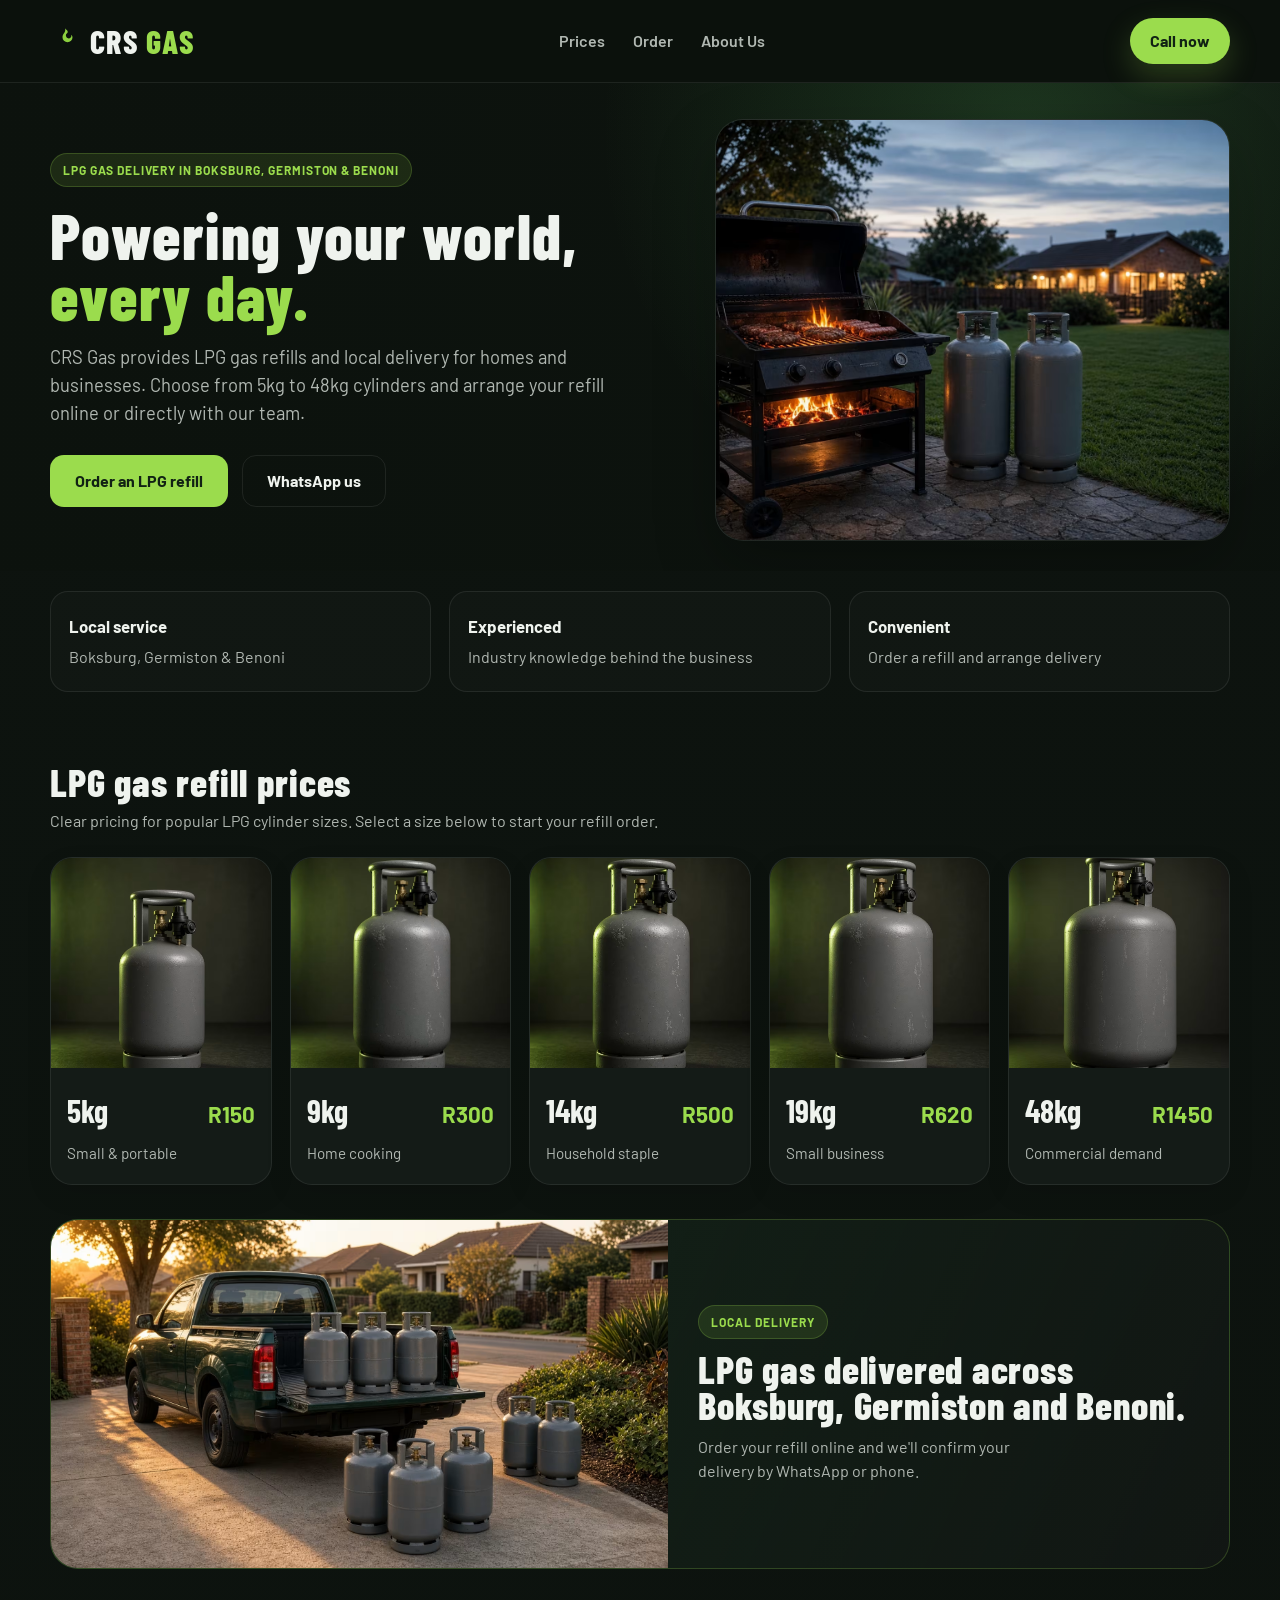
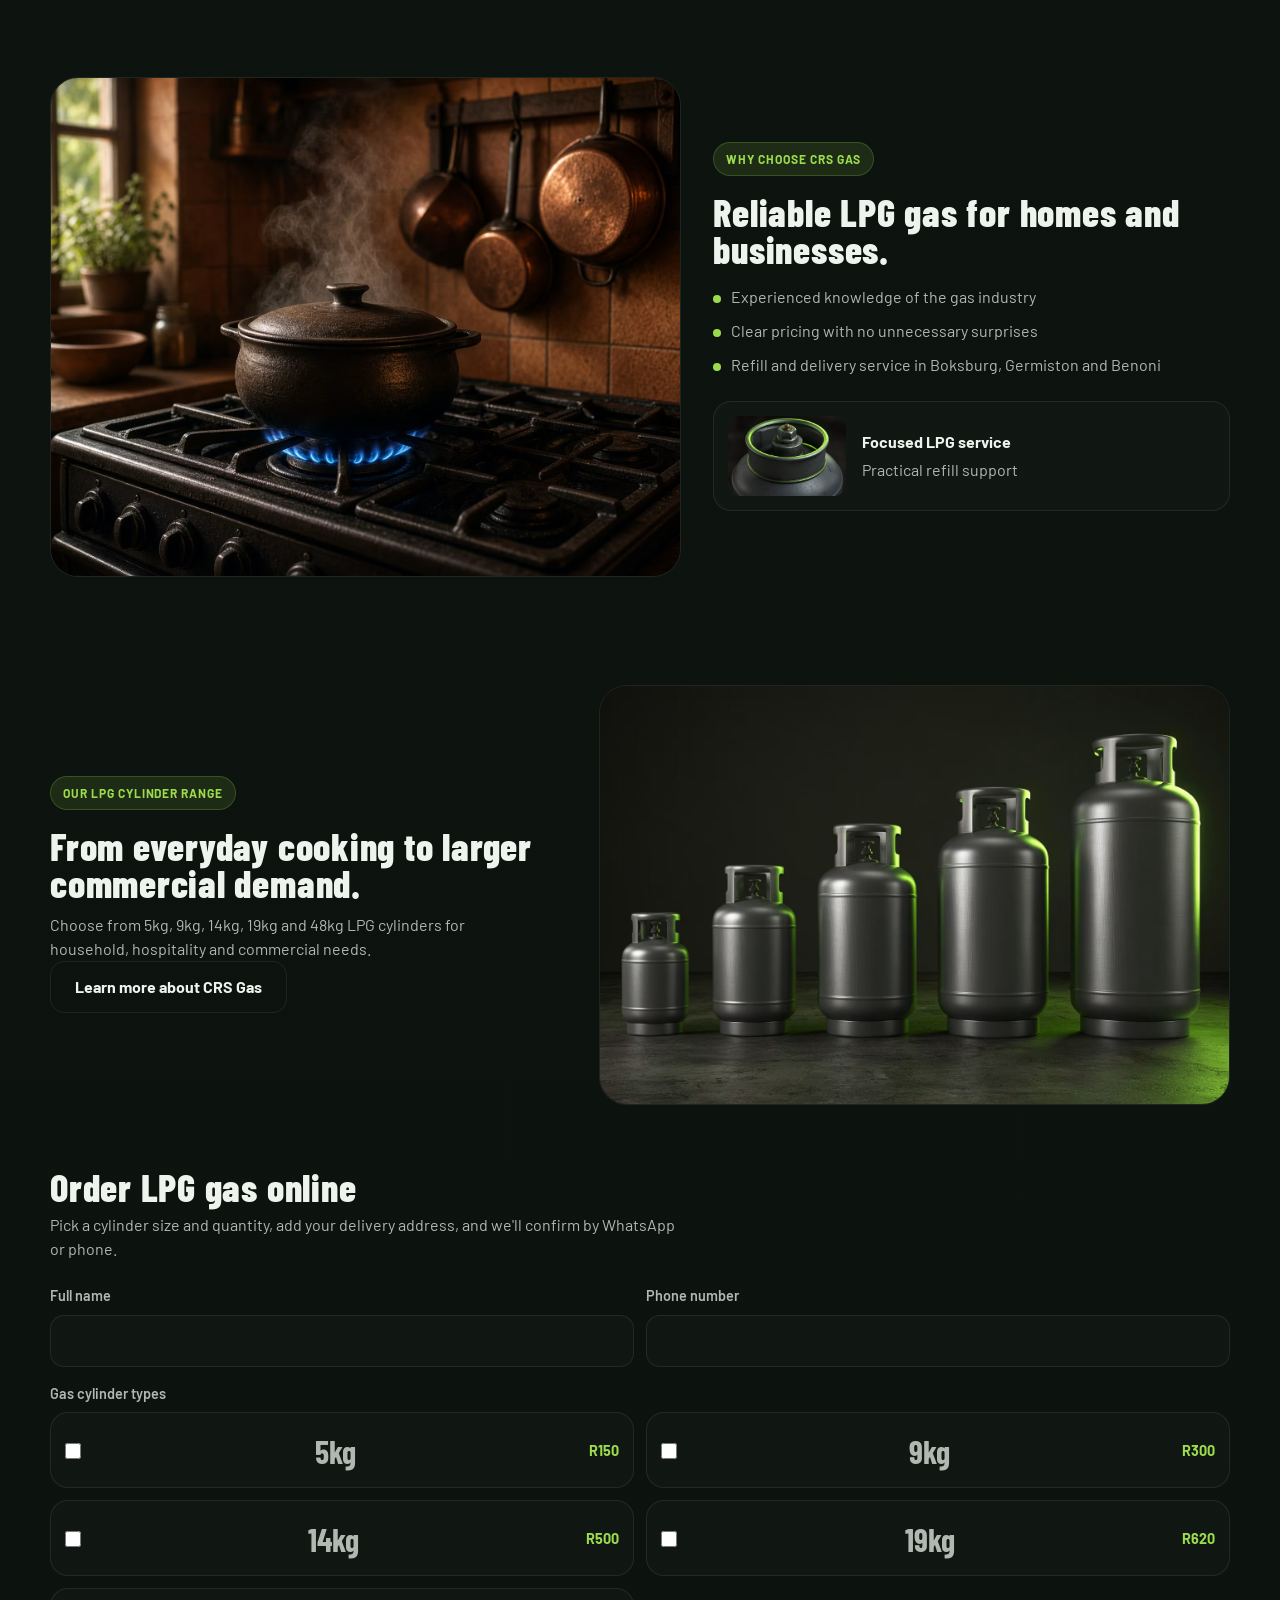
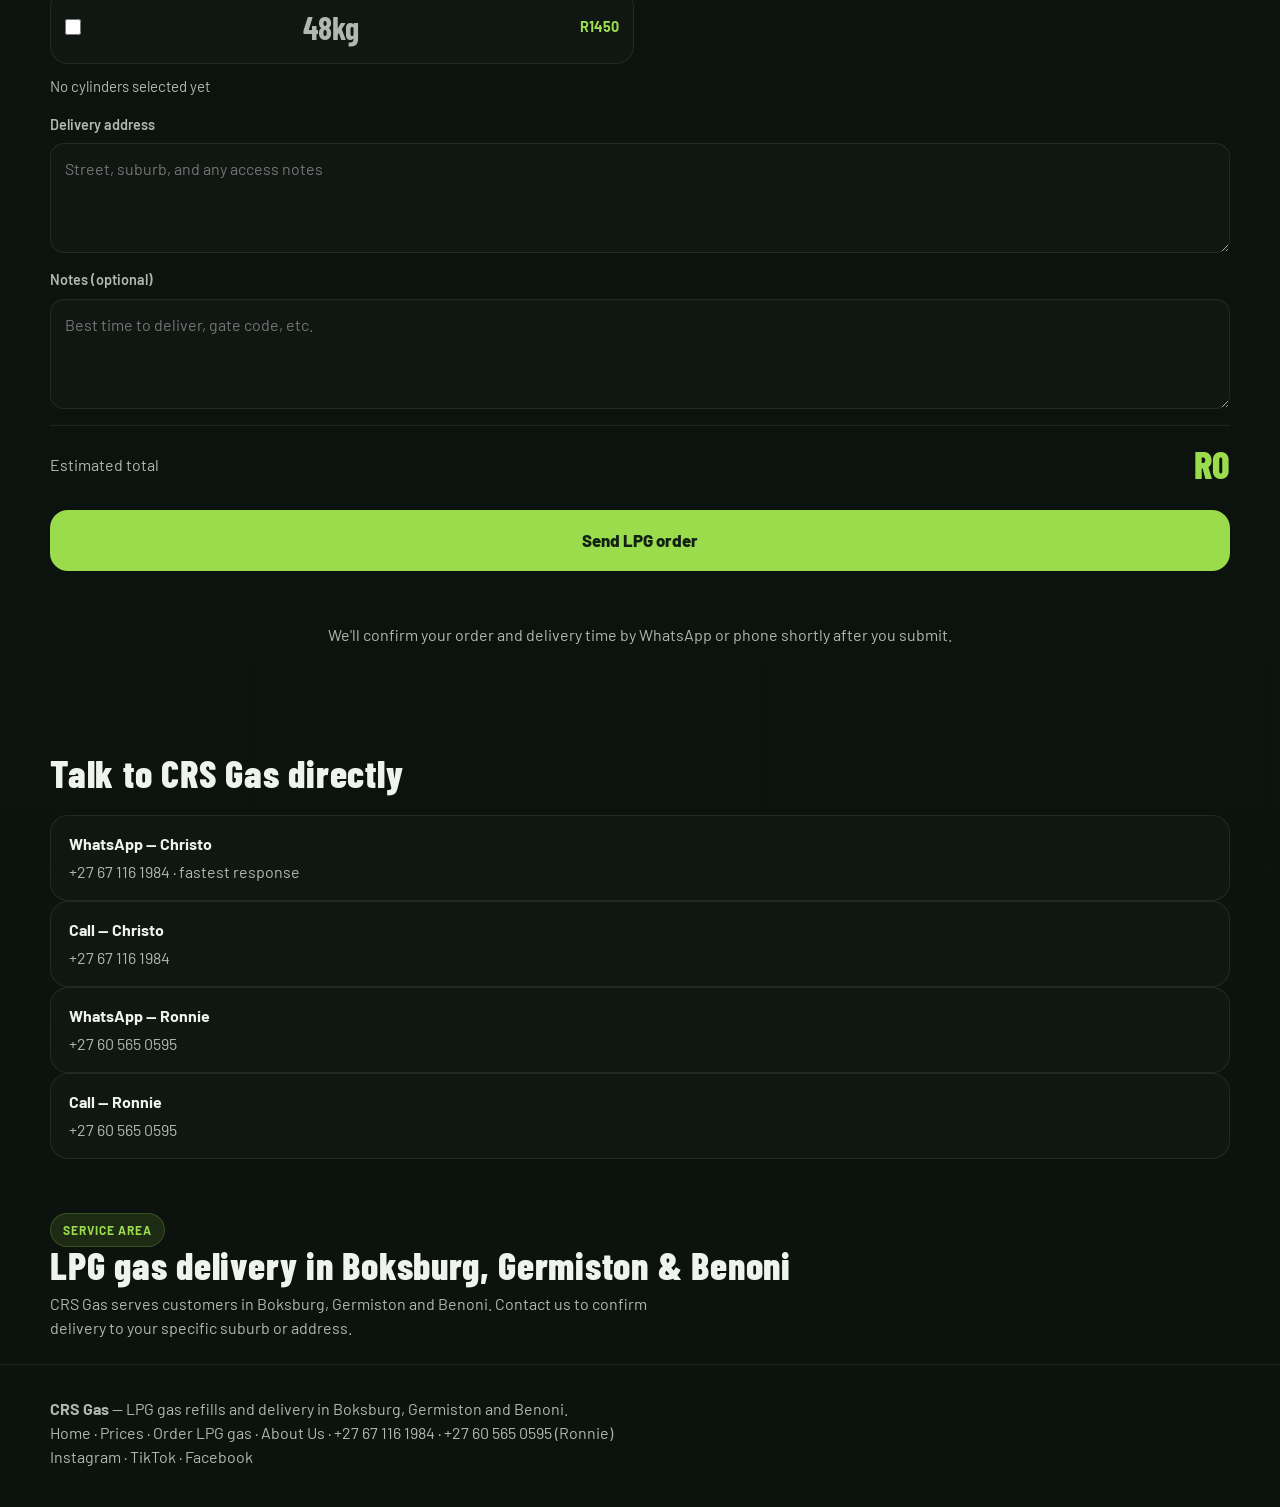
==== index.html @ 3cbfcb8e "Fix NewFeatures index navigation and link About Us" ====
<!DOCTYPE html>
<html lang="en-ZA">
<head>
  <meta charset="UTF-8">
  <meta name="viewport" content="width=device-width, initial-scale=1.0">
  <title>CRS Gas | LPG Gas Refills &amp; Delivery Boksburg, Germiston &amp; Benoni</title>
  <meta name="description" content="CRS Gas provides LPG gas refills and local delivery for homes and businesses in Boksburg, Germiston and Benoni. 5kg to 48kg.">
  <meta name="robots" content="index, follow, max-image-preview:large">
  <meta name="author" content="CRS Gas">
  <link rel="canonical" href="https://crsgas.co.za/">
  <link rel="icon" href="favicon.svg" type="image/svg+xml">
  <meta property="og:type" content="website">
  <meta property="og:site_name" content="CRS Gas">
  <meta property="og:title" content="CRS Gas | LPG Gas Refills &amp; Delivery">
  <meta property="og:description" content="LPG gas refills and local delivery for homes and businesses in Boksburg, Germiston and Benoni. 5kg to 48kg.">
  <meta property="og:url" content="https://crsgas.co.za/">
  <meta property="og:image" content="https://crsgas.co.za/hero-braai.avif">
  <meta name="twitter:card" content="summary_large_image">
  <meta name="twitter:title" content="CRS Gas | LPG Gas Refills &amp; Delivery">
  <meta name="twitter:description" content="LPG gas refills and local delivery for homes and businesses in Boksburg, Germiston and Benoni. 5kg to 48kg.">
  <meta name="twitter:image" content="https://crsgas.co.za/hero-braai.avif">
  <link rel="preconnect" href="https://fonts.googleapis.com">
  <link rel="preconnect" href="https://fonts.gstatic.com" crossorigin>
  <link href="https://fonts.googleapis.com/css2?family=Barlow+Condensed:wght@600;700;800&amp;family=Barlow:wght@400;500;600;700&amp;display=swap" rel="stylesheet">
  <link rel="stylesheet" href="style.css">
  <script type="application/ld+json">
  {"@context":"https://schema.org","@type":"LocalBusiness","@id":"https://crsgas.co.za/#business","name":"CRS Gas","url":"https://crsgas.co.za/","telephone":["+27671161984","+27605650595"],"description":"LPG gas refill and delivery service for homes and businesses in Boksburg, Germiston and Benoni.","areaServed":[{"@type":"City","name":"Boksburg"},{"@type":"City","name":"Germiston"},{"@type":"City","name":"Benoni"}],"founder":{"@type":"Person","name":"Christo Jordaan"},"priceRange":"R150-R1450","sameAs":["https://www.instagram.com/crsgas/","https://www.tiktok.com/@crs.gas/photo/7681290595926576404","https://web.facebook.com/people/Crs-Gas/pfbid0HDh7pnnF5ugY9uyYHnhJgjTRQXg6adeEacdpoYNkoc6NVzxAKgkfBv9WuPXhDZ5gl/"]}
  </script>
  <script type="application/ld+json">
  {"@context":"https://schema.org","@type":"WebSite","@id":"https://crsgas.co.za/#website","name":"CRS Gas","url":"https://crsgas.co.za/"}
  </script>
</head>
<body id="top">
<header>
  <div class="header-inner wrap">
    <a class="brand" aria-label="CRS Gas home" href="./index.html">
      <svg viewBox="0 0 24 24" fill="none" aria-hidden="true"><path d="M12 2c1 3-2 4-2 7a4 4 0 008 0c0-1-1-2-1-2 .5 2-1 3-2 3a2.5 2.5 0 01-1-4.7C15 4 12 2 12 2z" fill="#8ccf3f"/></svg>
      <span class="brand-text">CRS <span>GAS</span></span>
    </a>
    <nav class="main-nav" aria-label="Main navigation"><a href="./index.html#prices">Prices</a><a href="./index.html#order">Order</a><a href="./about.html" aria-label="About CRS Gas">About Us</a></nav>
    <a class="call-btn" href="tel:+27671161984">Call now</a>
  </div>
</header>
<main>
<section class="hero">
  <div class="wrap hero-inner">
    <div class="hero-copy">
      <p class="eyebrow">LPG gas delivery in Boksburg, Germiston &amp; Benoni</p>
      <h1>Powering your world, <em>every day.</em></h1>
      <p class="lede">CRS Gas provides LPG gas refills and local delivery for homes and businesses. Choose from 5kg to 48kg cylinders and arrange your refill online or directly with our team.</p>
      <div class="hero-ctas"><a class="btn btn-primary" href="./index.html#order">Order an LPG refill</a><a class="btn btn-outline" href="https://wa.me/27671161984" target="_blank" rel="noopener">WhatsApp us</a></div>
    </div>
    <div class="hero-visual"><img src="./Images/hero-braai.avif" alt="LPG gas used for outdoor cooking and braai"></div>
  </div>
</section>
<div class="wrap"><div class="trust"><div class="trust-item"><strong>Local service</strong>Boksburg, Germiston &amp; Benoni</div><div class="trust-item"><strong>Experienced</strong>Industry knowledge behind the business</div><div class="trust-item"><strong>Convenient</strong>Order a refill and arrange delivery</div></div></div>
<section class="prices" id="prices">
  <div class="wrap">
    <div class="section-head"><h2>LPG gas refill prices</h2><p>Clear pricing for popular LPG cylinder sizes. Select a size below to start your refill order.</p></div>
    <div class="price-grid">
      <a class="price-card" href="./index.html#order" data-size="5kg" data-price="150"><img src="./Images/cyl-5kg.avif" alt="5kg LPG gas cylinder" class="price-image"><div class="price-body"><div class="price-topline"><span>5kg</span><strong>R150</strong></div><p>Small &amp; portable</p></div></a>
      <a class="price-card" href="./index.html#order" data-size="9kg" data-price="300"><img src="./Images/cyl-9kg.avif" alt="9kg LPG gas cylinder" class="price-image"><div class="price-body"><div class="price-topline"><span>9kg</span><strong>R300</strong></div><p>Home cooking</p></div></a>
      <a class="price-card" href="./index.html#order" data-size="14kg" data-price="500"><img src="./Images/cyl-14kg.avif" alt="14kg LPG gas cylinder" class="price-image"><div class="price-body"><div class="price-topline"><span>14kg</span><strong>R500</strong></div><p>Household staple</p></div></a>
      <a class="price-card" href="./index.html#order" data-size="19kg" data-price="620"><img src="./Images/cyl-19kg.avif" alt="19kg LPG gas cylinder" class="price-image"><div class="price-body"><div class="price-topline"><span>19kg</span><strong>R620</strong></div><p>Small business</p></div></a>
      <a class="price-card wide" href="./index.html#order" data-size="48kg" data-price="1450"><img src="./Images/cyl-48kg.avif" alt="48kg LPG gas cylinder" class="price-image"><div class="price-body"><div class="price-topline"><span>48kg</span><strong>R1450</strong></div><p>Commercial demand</p></div></a>
    </div>
    <div class="delivery-banner"><div class="delivery-image"><img src="./Images/delivery.avif" alt="CRS Gas LPG cylinder delivery vehicle"></div><div class="delivery-copy"><span class="tag">Local delivery</span><h3>LPG gas delivered across Boksburg, Germiston and Benoni.</h3><p>Order your refill online and we'll confirm your delivery by WhatsApp or phone.</p></div></div>
  </div>
</section>
<section class="feature-story"><div class="wrap feature-wrap"><div class="feature-photo"><img src="./Images/kitchen.avif" alt="Home kitchen using LPG gas for cooking"></div><div class="feature-copy"><span class="tag">Why choose CRS Gas</span><h2>Reliable LPG gas for homes and businesses.</h2><ul><li>Experienced knowledge of the gas industry</li><li>Clear pricing with no unnecessary surprises</li><li>Refill and delivery service in Boksburg, Germiston and Benoni</li></ul><div class="mini-card"><img src="./Images/valve.avif" alt="LPG gas cylinder valve"><div><strong>Focused LPG service</strong><span>Practical refill support</span></div></div></div></div></section>
<section class="lineup-section"><div class="wrap lineup-wrap"><div class="lineup-copy"><span class="tag">Our LPG cylinder range</span><h2>From everyday cooking to larger commercial demand.</h2><p>Choose from 5kg, 9kg, 14kg, 19kg and 48kg LPG cylinders for household, hospitality and commercial needs.</p><a class="btn btn-outline" href="./about.html">Learn more about CRS Gas</a></div><div class="lineup-photo"><img src="./Images/lineup.avif" alt="Range of LPG gas cylinders from 5kg to 48kg"></div></div></section>
<section class="order" id="order">
  <div class="wrap"><div class="section-head"><h2>Order LPG gas online</h2><p>Pick a cylinder size and quantity, add your delivery address, and we'll confirm by WhatsApp or phone.</p></div>
    <form id="order-form" action="https://formspree.io/f/xoeqeojy" method="POST"><input type="hidden" name="_subject" value="New CRS Gas LPG order">
      <div class="row-2"><div class="field"><label for="name">Full name</label><input type="text" id="name" name="name" autocomplete="name" required></div><div class="field"><label for="phone">Phone number</label><input type="tel" id="phone" name="phone" autocomplete="tel" required></div></div>
      <div class="field"><label>Gas cylinder types</label><div class="can-grid">
        <label class="can-option"><div class="can-top"><input type="checkbox" class="can-check" name="cylinder_types[]" value="5kg" data-price="150"><span class="can-name">5kg</span><span class="can-price">R150</span></div><input type="number" class="can-qty" name="quantity_5kg" data-size="5kg" min="1" max="20" value="1" aria-label="5kg quantity"></label>
        <label class="can-option"><div class="can-top"><input type="checkbox" class="can-check" name="cylinder_types[]" value="9kg" data-price="300"><span class="can-name">9kg</span><span class="can-price">R300</span></div><input type="number" class="can-qty" name="quantity_9kg" data-size="9kg" min="1" max="20" value="1" aria-label="9kg quantity"></label>
        <label class="can-option"><div class="can-top"><input type="checkbox" class="can-check" name="cylinder_types[]" value="14kg" data-price="500"><span class="can-name">14kg</span><span class="can-price">R500</span></div><input type="number" class="can-qty" name="quantity_14kg" data-size="14kg" min="1" max="20" value="1" aria-label="14kg quantity"></label>
        <label class="can-option"><div class="can-top"><input type="checkbox" class="can-check" name="cylinder_types[]" value="19kg" data-price="620"><span class="can-name">19kg</span><span class="can-price">R620</span></div><input type="number" class="can-qty" name="quantity_19kg" data-size="19kg" min="1" max="20" value="1" aria-label="19kg quantity"></label>
        <label class="can-option"><div class="can-top"><input type="checkbox" class="can-check" name="cylinder_types[]" value="48kg" data-price="1450"><span class="can-name">48kg</span><span class="can-price">R1450</span></div><input type="number" class="can-qty" name="quantity_48kg" data-size="48kg" min="1" max="20" value="1" aria-label="48kg quantity"></label>
      </div><div class="selected-types" id="selected-types" aria-live="polite">No cylinders selected yet</div></div>
      <div class="field"><label for="address">Delivery address</label><textarea id="address" name="address" autocomplete="street-address" placeholder="Street, suburb, and any access notes" required></textarea></div>
      <div class="field"><label for="notes">Notes (optional)</label><textarea id="notes" name="notes" placeholder="Best time to deliver, gate code, etc."></textarea></div>
      <input type="hidden" id="selected-cylinders" name="selected_cylinders"><input type="hidden" id="estimated-total" name="estimated_total">
      <div class="order-total"><span class="label">Estimated total</span><span class="amount" id="order-total">R0</span></div>
      <button type="submit" class="submit-btn" id="submit-btn">Send LPG order</button><p class="form-status" id="form-status" role="status" aria-live="polite"></p><p class="form-note">We'll confirm your order and delivery time by WhatsApp or phone shortly after you submit.</p>
    </form>
  </div>
</section>
<section class="contact"><div class="wrap"><div class="section-head"><h2>Talk to CRS Gas directly</h2></div><div class="contact-cards">
  <a class="contact-card" href="https://wa.me/27671161984" target="_blank" rel="noopener"><div><strong>WhatsApp — Christo</strong><span>+27 67 116 1984 · fastest response</span></div></a>
  <a class="contact-card" href="tel:+27671161984"><div><strong>Call — Christo</strong><span>+27 67 116 1984</span></div></a>
  <a class="contact-card" href="https://wa.me/27605650595" target="_blank" rel="noopener"><div><strong>WhatsApp — Ronnie</strong><span>+27 60 565 0595</span></div></a>
  <a class="contact-card" href="tel:+27605650595"><div><strong>Call — Ronnie</strong><span>+27 60 565 0595</span></div></a>
</div></div></section>
<section class="service-area" id="service-area"><div class="wrap"><div class="section-head"><span class="tag">Service area</span><h2>LPG gas delivery in Boksburg, Germiston &amp; Benoni</h2><p>CRS Gas serves customers in Boksburg, Germiston and Benoni. Contact us to confirm delivery to your specific suburb or address.</p></div></div></section>
</main>
<footer id="sitemap"><div class="wrap"><p><strong>CRS Gas</strong> — LPG gas refills and delivery in Boksburg, Germiston and Benoni.</p><p><a href="./index.html">Home</a> · <a href="./index.html#prices">Prices</a> · <a href="./index.html#order">Order LPG gas</a> · <a href="./about.html">About Us</a> · <a href="tel:+27671161984">+27 67 116 1984</a> · <a href="tel:+27605650595">+27 60 565 0595 (Ronnie)</a></p><p class="social-links"><a href="https://www.instagram.com/crsgas/" target="_blank" rel="noopener">Instagram</a> · <a href="https://www.tiktok.com/@crs.gas/photo/7681290595926576404" target="_blank" rel="noopener">TikTok</a> · <a href="https://web.facebook.com/people/Crs-Gas/pfbid0HDh7pnnF5ugY9uyYHnhJgjTRQXg6adeEacdpoYNkoc6NVzxAKgkfBv9WuPXhDZ5gl/" target="_blank" rel="noopener">Facebook</a></p></div></footer>
<script>
var canOptions=document.querySelectorAll('.can-option');var selectedTypes=document.getElementById('selected-types');var hiddenSelection=document.getElementById('selected-cylinders');var estimatedTotal=document.getElementById('estimated-total');var totalEl=document.getElementById('order-total');
function updateSelectedSummary(){var selected=[];canOptions.forEach(function(option){var check=option.querySelector('.can-check');var qtyInput=option.querySelector('.can-qty');var isChecked=check.checked;option.classList.toggle('selected',isChecked);qtyInput.disabled=!isChecked;if(isChecked){var qty=parseInt(qtyInput.value,10)||0;if(qty>0)selected.push(check.value+' x'+qty);}});selectedTypes.textContent=selected.length?'Selected: '+selected.join(', '):'No cylinders selected yet';hiddenSelection.value=selected.length?selected.join(' | '):'';updateTotal();}
function updateTotal(){var total=0;canOptions.forEach(function(option){var check=option.querySelector('.can-check');var qtyInput=option.querySelector('.can-qty');if(check.checked){var qty=parseInt(qtyInput.value,10)||0;var price=parseInt(check.getAttribute('data-price'),10)||0;total+=qty*price;}});totalEl.textContent='R'+total.toLocaleString('en-ZA');estimatedTotal.value='R'+total.toLocaleString('en-ZA');}
canOptions.forEach(function(option){option.querySelector('.can-check').addEventListener('change',updateSelectedSummary);option.querySelector('.can-qty').addEventListener('input',updateSelectedSummary);});
var priceCards=document.querySelectorAll('.price-card');priceCards.forEach(function(card){card.addEventListener('click',function(){var size=card.getAttribute('data-size');canOptions.forEach(function(option){var check=option.querySelector('.can-check');if(check.value===size){check.checked=true;option.querySelector('.can-qty').value=1;}});updateSelectedSummary();});});
updateSelectedSummary();
</script>
</body>
</html>
---- style.css ----
:root{
  --bg: #0c120d;
  --bg-raised: #141b17;
  --bg-soft: #1a241d;
  --green: #3ea85f;
  --green-bright: #9bdc4d;
  --green-deep: #18482b;
  --text: #eff3ee;
  --text-dim: #b1b8b2;
  --line: rgba(255,255,255,0.08);
  --shadow: 0 24px 60px rgba(0,0,0,0.25);
  --radius: 22px;
}

* { box-sizing: border-box; margin: 0; padding: 0; }
html { scroll-behavior: smooth; }
body {
  background: linear-gradient(180deg, #0d130f 0%, #0c120d 100%);
  color: var(--text);
  font-family: 'Barlow', sans-serif;
  font-size: 16px;
  line-height: 1.5;
  -webkit-font-smoothing: antialiased;
}
img { display: block; max-width: 100%; }
a { color: inherit; text-decoration: none; }

h1,h2,h3,.brand-text {
  font-family: 'Barlow Condensed', sans-serif;
  font-weight: 800;
  line-height: 0.95;
  letter-spacing: 0.02em;
}

.wrap {
  width: min(1180px, calc(100% - 32px));
  margin: 0 auto;
}

header {
  position: sticky;
  top: 0;
  z-index: 80;
  background: rgba(12,18,13,0.82);
  backdrop-filter: blur(12px);
  border-bottom: 1px solid var(--line);
}

.header-inner {
  display: flex; align-items: center; justify-content: space-between;
  gap: 20px; min-height: 82px;
}

.brand {
  display: flex; align-items: center; gap: 10px;
}

.brand svg { width: 30px; height: 30px; }
.brand-text {
  font-size: 2rem;
  letter-spacing: 0.04em;
}
.brand-text span { color: var(--green-bright); }

.main-nav {
  display: flex; align-items: center; gap: 28px;
  color: var(--text-dim);
  font-weight: 600;
}
.main-nav a:hover { color: var(--text); }

.call-btn {
  background: var(--green-bright);
  color: #112214;
  font-weight: 700;
  padding: 11px 20px;
  border-radius: 999px;
  box-shadow: 0 12px 30px rgba(155,220,77,0.22);
}

.hero {
  position: relative;
  padding: 36px 0 30px;
  overflow: hidden;
}
.hero::before {
  content: "";
  position: absolute;
  inset: 0;
  background:
    radial-gradient(circle at 80% 10%, rgba(105, 214, 110, 0.18), transparent 38%),
    linear-gradient(90deg, rgba(12,18,13,0.94), rgba(12,18,13,0.46));
  pointer-events: none;
}
.hero-inner {
  position: relative;
  z-index: 1;
  display: grid; grid-template-columns: 1.1fr 0.9fr; gap: 36px; align-items: center;
}
.eyebrow, .tag {
  display: inline-block;
  background: rgba(155,220,77,0.12);
  border: 1px solid rgba(155,220,77,0.22);
  color: var(--green-bright);
  border-radius: 999px;
  padding: 7px 12px;
  font-size: 12px;
  font-weight: 700;
  letter-spacing: 0.08em;
  text-transform: uppercase;
}
.hero h1 {
  font-size: clamp(3.2rem, 5vw, 6rem);
  margin-top: 18px;
  max-width: 580px;
}
.hero h1 em { color: var(--green-bright); font-style: normal; }
.lede {
  max-width: 560px;
  margin-top: 18px;
  color: var(--text-dim);
  font-size: 1.15rem;
}
.hero-ctas {
  margin-top: 28px;
  display: flex; flex-wrap: wrap; gap: 14px;
}
.btn {
  display: inline-flex; align-items: center; justify-content: center;
  min-height: 52px; padding: 0 24px;
  border-radius: 14px;
  font-weight: 700;
  border: 1px solid transparent;
  transition: transform 0.15s ease, filter 0.15s ease;
}
.btn:hover { transform: translateY(-1px); filter: brightness(1.04); }
.btn-primary {
  background: var(--green-bright);
  color: #112214;
}
.btn-outline {
  background: transparent;
  border-color: var(--line);
  color: var(--text);
}

.hero-visual {
  background: linear-gradient(180deg, rgba(20,27,23,0.36), rgba(20,27,23,0.8));
  border: 1px solid var(--line);
  border-radius: 28px;
  overflow: hidden;
  box-shadow: var(--shadow);
}
.hero-visual img {
  width: 100%; height: 100%; min-height: 420px; object-fit: cover;
}

.trust {
  display: grid; grid-template-columns: repeat(3, minmax(0, 1fr)); gap: 18px;
  padding: 20px 0 0;
  margin-bottom: 18px;
}
.trust-item {
  background: rgba(255,255,255,0.02); border: 1px solid var(--line);
  border-radius: 18px; padding: 22px 18px;
  color: var(--text-dim);
}
.trust-item strong {
  display: block; margin-bottom: 6px; color: var(--text); font-size: 1.05rem;
}

.prices, .feature-story, .lineup-section, .order, .sitemap, .contact { padding: 54px 0; }
.section-head {
  margin-bottom: 24px;
}
.section-head h2 {
  font-size: clamp(2.2rem, 3vw, 3.4rem);
  margin-bottom: 8px;
}
.section-head p {
  color: var(--text-dim);
  max-width: 640px;
}

.price-grid {
  display: grid;
  grid-template-columns: repeat(5, minmax(0, 1fr));
  gap: 18px;
}
.price-card {
  display: block; background: var(--bg-raised); border: 1px solid var(--line);
  border-radius: 22px; overflow: hidden; box-shadow: 0 10px 26px rgba(0,0,0,0.1);
  transition: transform 0.2s ease, border-color 0.2s ease;
}
.price-card:hover {
  transform: translateY(-3px); border-color: rgba(155,220,77,0.35);
}
.price-card.wide {
  grid-column: span 1;
}
.price-image {
  width: 100%; height: 210px; object-fit: cover;
}
.price-body {
  padding: 18px 16px 20px;
}
.price-topline {
  display: flex; align-items: baseline; justify-content: space-between; gap: 8px;
  margin-bottom: 8px;
}
.price-topline span {
  font-family: 'Barlow Condensed', sans-serif; font-size: 2rem; font-weight: 700;
}
.price-topline strong {
  color: var(--green-bright); font-size: 1.4rem;
}
.price-body p {
  color: var(--text-dim); font-size: 0.95rem;
}

.delivery-banner {
  margin-top: 34px; display: grid; grid-template-columns: 1.1fr 1fr; align-items: center;
  background: linear-gradient(115deg, rgba(62,168,95,0.12), rgba(18,23,20,0.92));
  border: 1px solid rgba(155,220,77,0.22);
  border-radius: 28px; overflow: hidden;
}
.delivery-image img {
  width: 100%; height: 100%; min-height: 240px; object-fit: cover;
}
.delivery-copy {
  padding: 32px 30px;
}
.delivery-copy h3 {
  font-size: clamp(2rem, 3vw, 3rem);
  margin: 12px 0;
}
.delivery-copy p {
  color: var(--text-dim);
  max-width: 38ch;
}

.feature-wrap {
  display: grid; grid-template-columns: 1.1fr 0.9fr; gap: 32px; align-items: center;
}
.feature-photo img {
  width: 100%; min-height: 500px; object-fit: cover; border-radius: 28px; border: 1px solid var(--line);
}
.feature-copy h2 {
  font-size: clamp(2.4rem, 3vw, 3.8rem);
  margin: 18px 0 18px;
}
.feature-copy ul {
  list-style: none; color: var(--text-dim); margin-bottom: 24px;
}
.feature-copy li {
  position: relative; padding-left: 18px; margin-bottom: 10px;
}
.feature-copy li::before {
  content: ""; position: absolute; left: 0; top: 10px; width: 8px; height: 8px; border-radius: 50%; background: var(--green-bright);
}
.mini-card {
  display: flex; align-items: center; gap: 16px;
  background: rgba(255,255,255,0.02); border: 1px solid var(--line); border-radius: 18px; padding: 14px;
}
.mini-card img {
  width: 118px; height: 80px; object-fit: cover; border-radius: 12px;
}
.mini-card strong { display: block; margin-bottom: 4px; }
.mini-card span { color: var(--text-dim); }

.lineup-wrap {
  display: grid; grid-template-columns: 0.9fr 1.1fr; align-items: center; gap: 32px;
}
.lineup-copy h2 { font-size: clamp(2.4rem, 3vw, 3.6rem); margin: 18px 0 12px; }
.lineup-copy p { color: var(--text-dim); max-width: 48ch; }
.lineup-photo img {
  width: 100%; min-height: 420px; object-fit: cover; border-radius: 28px; border: 1px solid var(--line);
}

.order { padding-top: 10px; }
form { margin-top: 24px; display: flex; flex-direction: column; gap: 16px; }
.field { display: flex; flex-direction: column; gap: 8px; }
.field label { color: var(--text-dim); font-weight: 600; font-size: 0.9rem; }
.field input, .field textarea, .field select {
  width: 100%; background: rgba(255,255,255,0.02); border: 1px solid var(--line);
  border-radius: 14px; color: var(--text); padding: 13px 14px; font: inherit;
}
.field input:focus, .field textarea:focus, .field select:focus {
  outline: 2px solid rgba(155,220,77,0.6); outline-offset: 1px;
}
.row-2 { display: grid; grid-template-columns: repeat(2, minmax(0, 1fr)); gap: 12px; }
textarea { min-height: 110px; resize: vertical; }

.can-grid { display: grid; grid-template-columns: repeat(2, minmax(0, 1fr)); gap: 12px; }
.can-option {
  background: rgba(255,255,255,0.02); border: 1px solid var(--line); border-radius: 18px;
  padding: 14px 14px 12px; display: flex; flex-direction: column; gap: 10px;
  transition: border-color 0.2s ease, transform 0.2s ease;
}
.can-option.selected {
  border-color: rgba(155,220,77,0.6);
  background: rgba(62,168,95,0.08);
}
.can-option input[type="checkbox"] {
  accent-color: var(--green-bright); width: 16px; height: 16px;
}
.can-top {
  display: flex; align-items: center; justify-content: space-between; gap: 10px;
}
.can-name {
  font-family: 'Barlow Condensed', sans-serif; font-size: 2rem; font-weight: 700;
}
.can-price {
  color: var(--green-bright); font-weight: 700;
}
.can-qty {
  display: none; width: 100%; background: rgba(0,0,0,0.14); border: 1px solid var(--line); border-radius: 10px; color: var(--text);
  padding: 10px 12px;
}
.can-option.selected .can-qty { display: block; }
.selected-types {
  margin-top: 3px; min-height: 22px; color: var(--text-dim); font-size: 0.94rem;
}

.order-total {
  display: flex; align-items: center; justify-content: space-between; gap: 12px;
  padding-top: 10px; border-top: 1px solid var(--line);
}
.order-total .label { color: var(--text-dim); }
.order-total .amount {
  font-family: 'Barlow Condensed', sans-serif; font-size: 2.4rem; font-weight: 800; color: var(--green-bright);
}
.submit-btn {
  background: var(--green-bright); color: #112214; border: none; border-radius: 18px; padding: 18px 22px;
  font: inherit; font-weight: 800; font-size: 1.05rem; cursor: pointer;
}
.submit-btn:disabled { opacity: .7; }
.form-status { min-height: 20px; font-weight: 600; text-align: center; }
.form-status.ok { color: var(--green-bright); }
.form-status.err { color: #ff9a8a; }
.form-note { text-align: center; color: var(--text-dim); }

.sitemap-grid {
  display: grid; gap: 16px; grid-template-columns: repeat(3, minmax(0, 1fr));
}
.contact-card {
  display: flex; align-items: center; gap: 14px; padding: 16px 18px; border-radius: 18px;
  background: rgba(255,255,255,0.02); border: 1px solid var(--line);
}
.contact-card strong { display: block; margin-bottom: 4px; }
.contact-card span { color: var(--text-dim); }
.contact-card svg { width: 28px; height: 28px; color: var(--green-bright); }

footer {
  border-top: 1px solid var(--line); padding: 32px 0 38px; color: var(--text-dim);
}
.footer-content {
  display: flex; align-items: center; justify-content: space-between; gap: 24px;
}
.footer-content p {
  margin: 0; font-size: 0.95rem; flex: 1;
}
.footer-links {
  display: flex; gap: 18px; align-items: center;
}
.footer-links a {
  font-size: 0.9rem; color: var(--text-dim); transition: color 0.2s ease;
}
.footer-links a:hover {
  color: var(--text);
}

@media (max-width: 980px) {
  .hero-inner, .feature-wrap, .lineup-wrap, .delivery-banner {
    grid-template-columns: 1fr; display: grid;
  }
  .price-grid { grid-template-columns: repeat(2, minmax(0, 1fr)); }
  .sitemap-grid { grid-template-columns: repeat(2, minmax(0, 1fr)); }
}

@media (max-width: 720px) {
  .header-inner { flex-wrap: wrap; justify-content: center; padding: 18px 0; }
  .main-nav { order: 3; width: 100%; justify-content: center; }
  .brand-text { font-size: 1.8rem; }
  .hero { padding-top: 18px; }
  .hero-visual img { min-height: 300px; }
  .trust, .price-grid, .row-2, .can-grid { grid-template-columns: 1fr; }
  .delivery-copy { padding: 24px 18px; }
  .feature-photo img, .lineup-photo img { min-height: 280px; }
  .footer-content { flex-direction: column; align-items: flex-start; gap: 16px; }
  .footer-links { flex-wrap: wrap; }
}
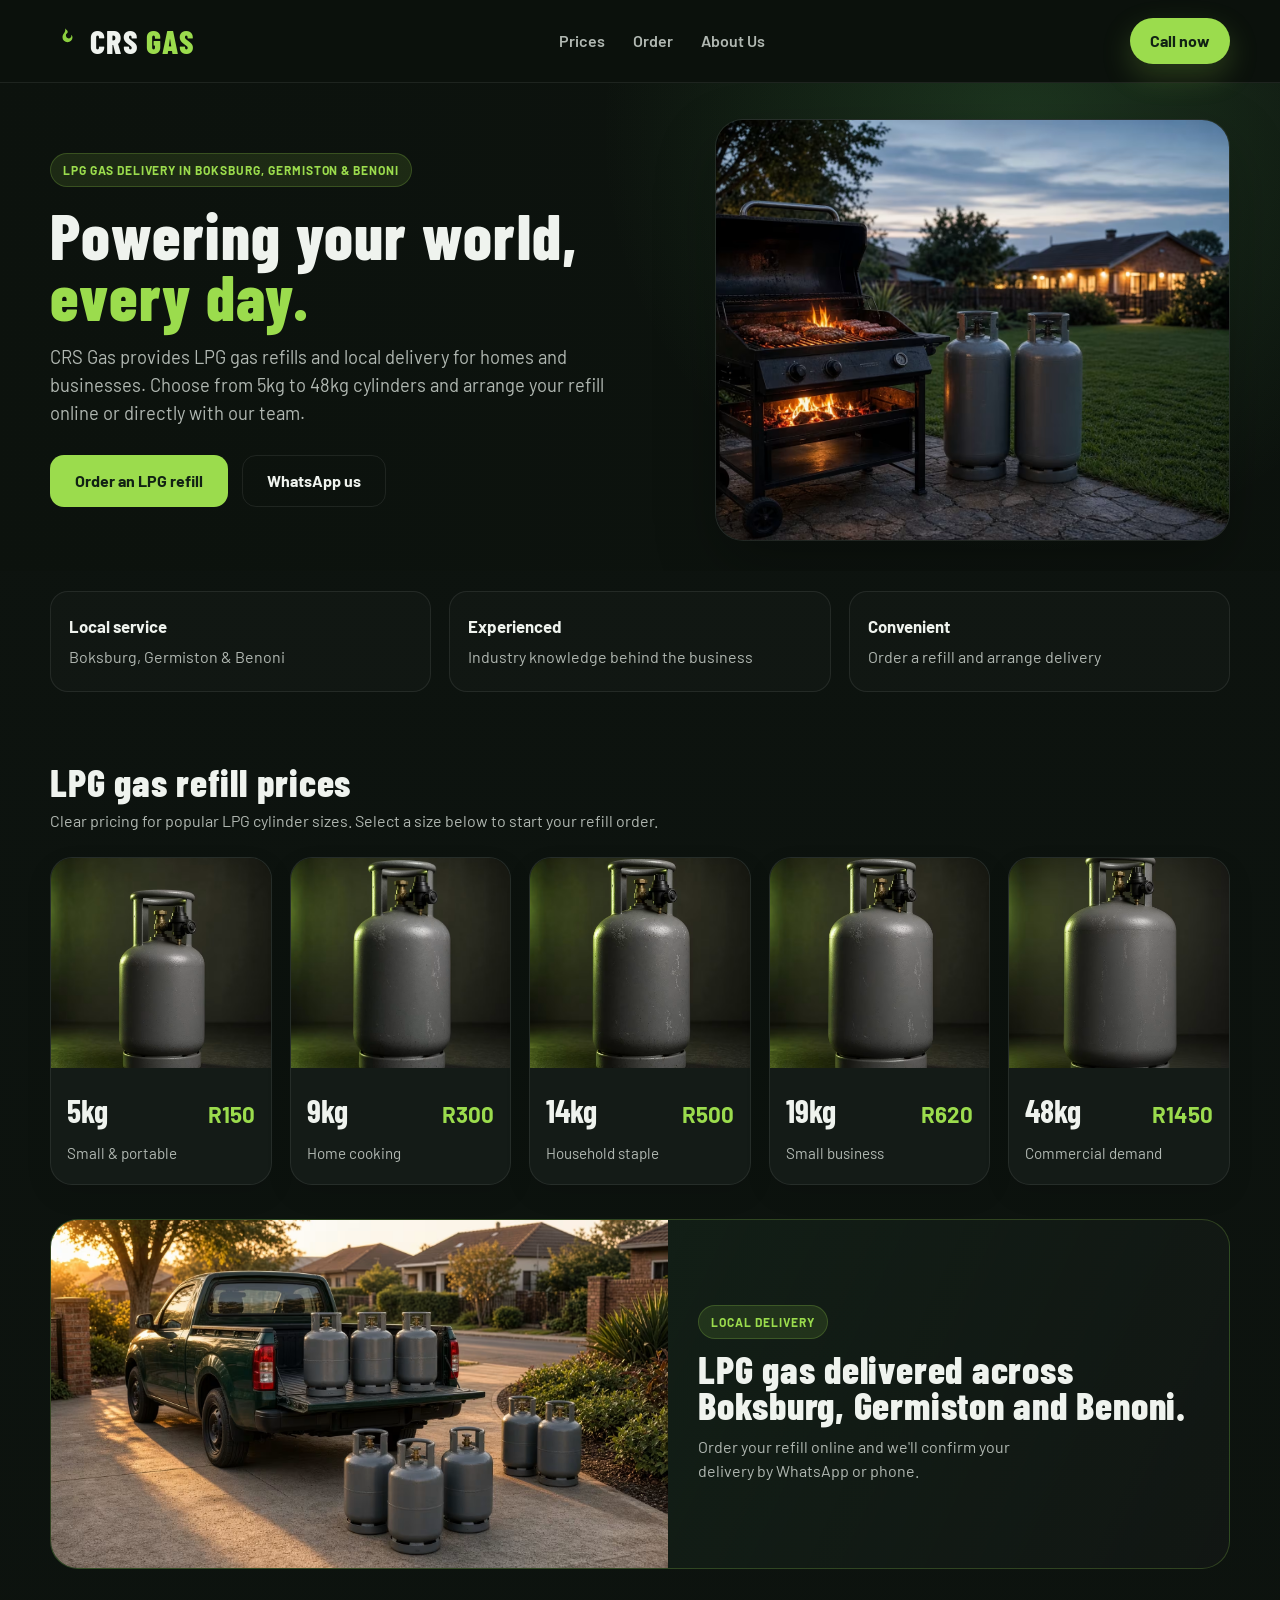
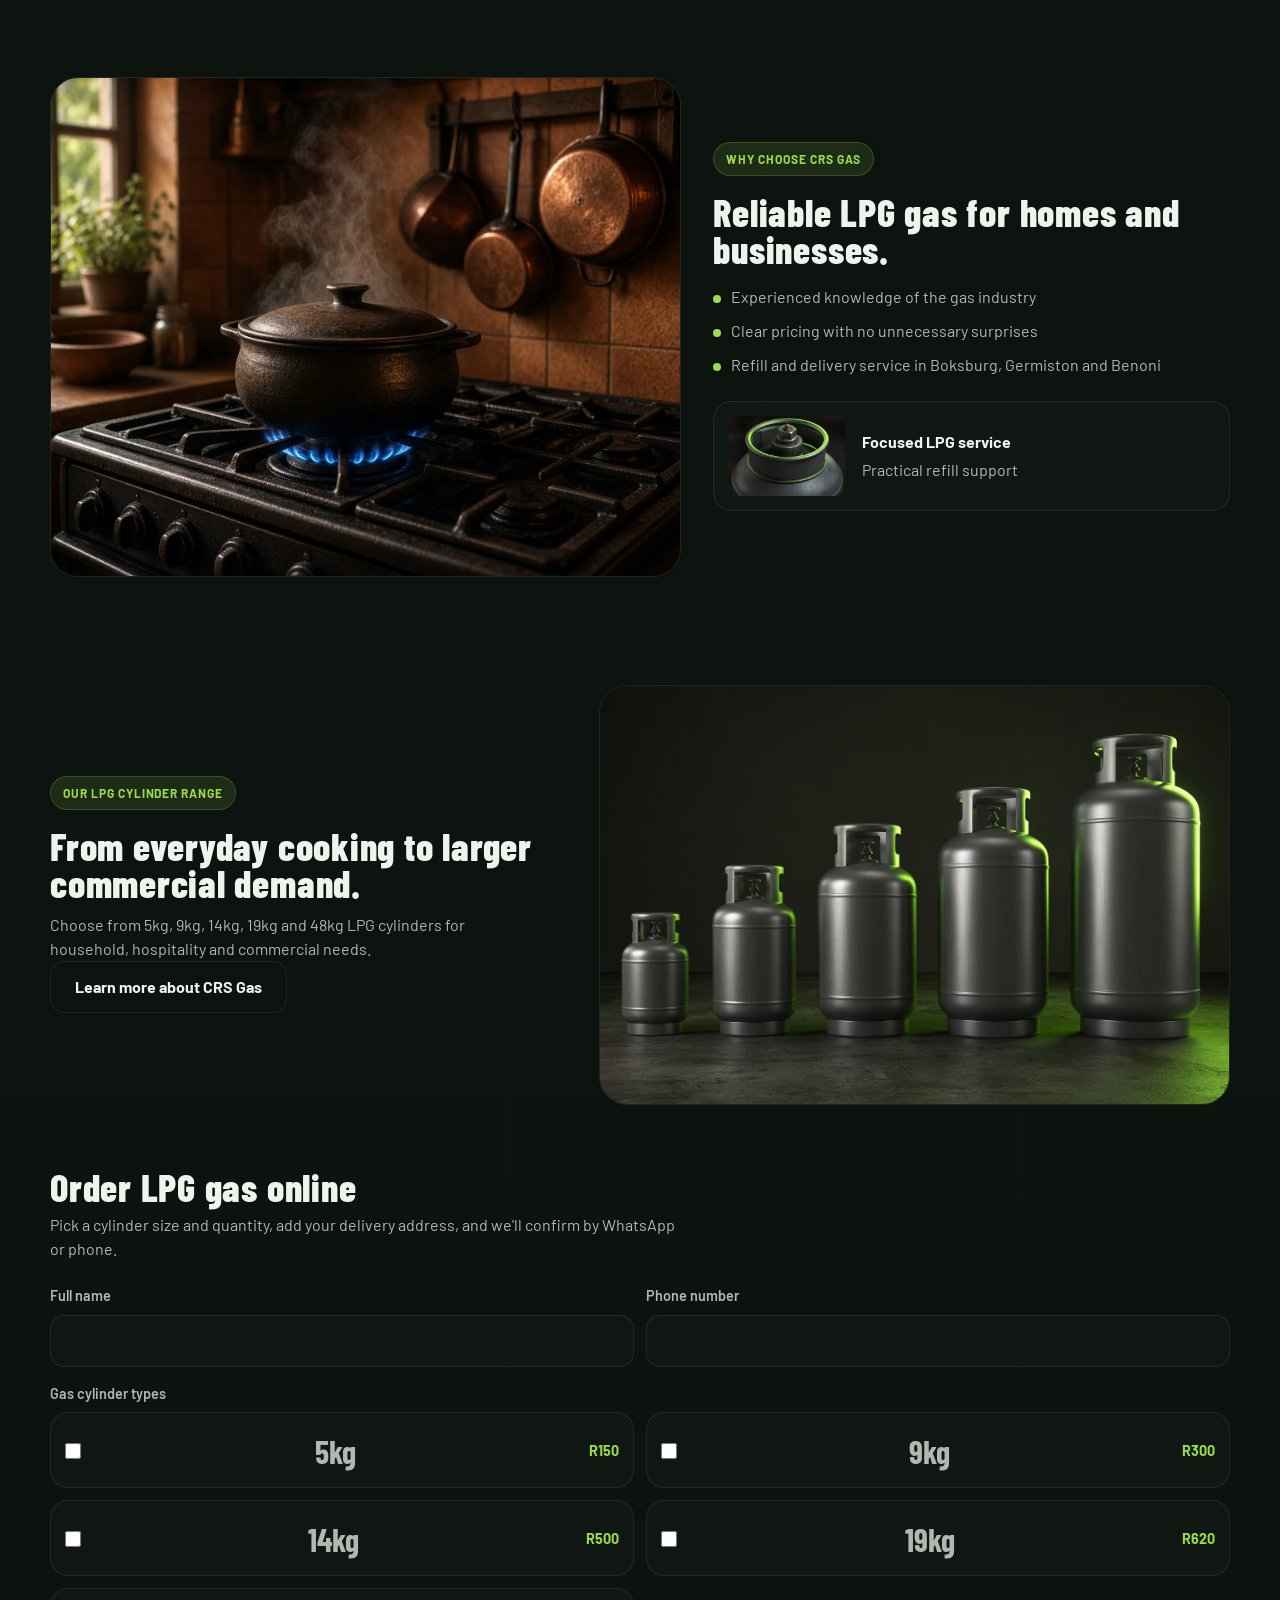
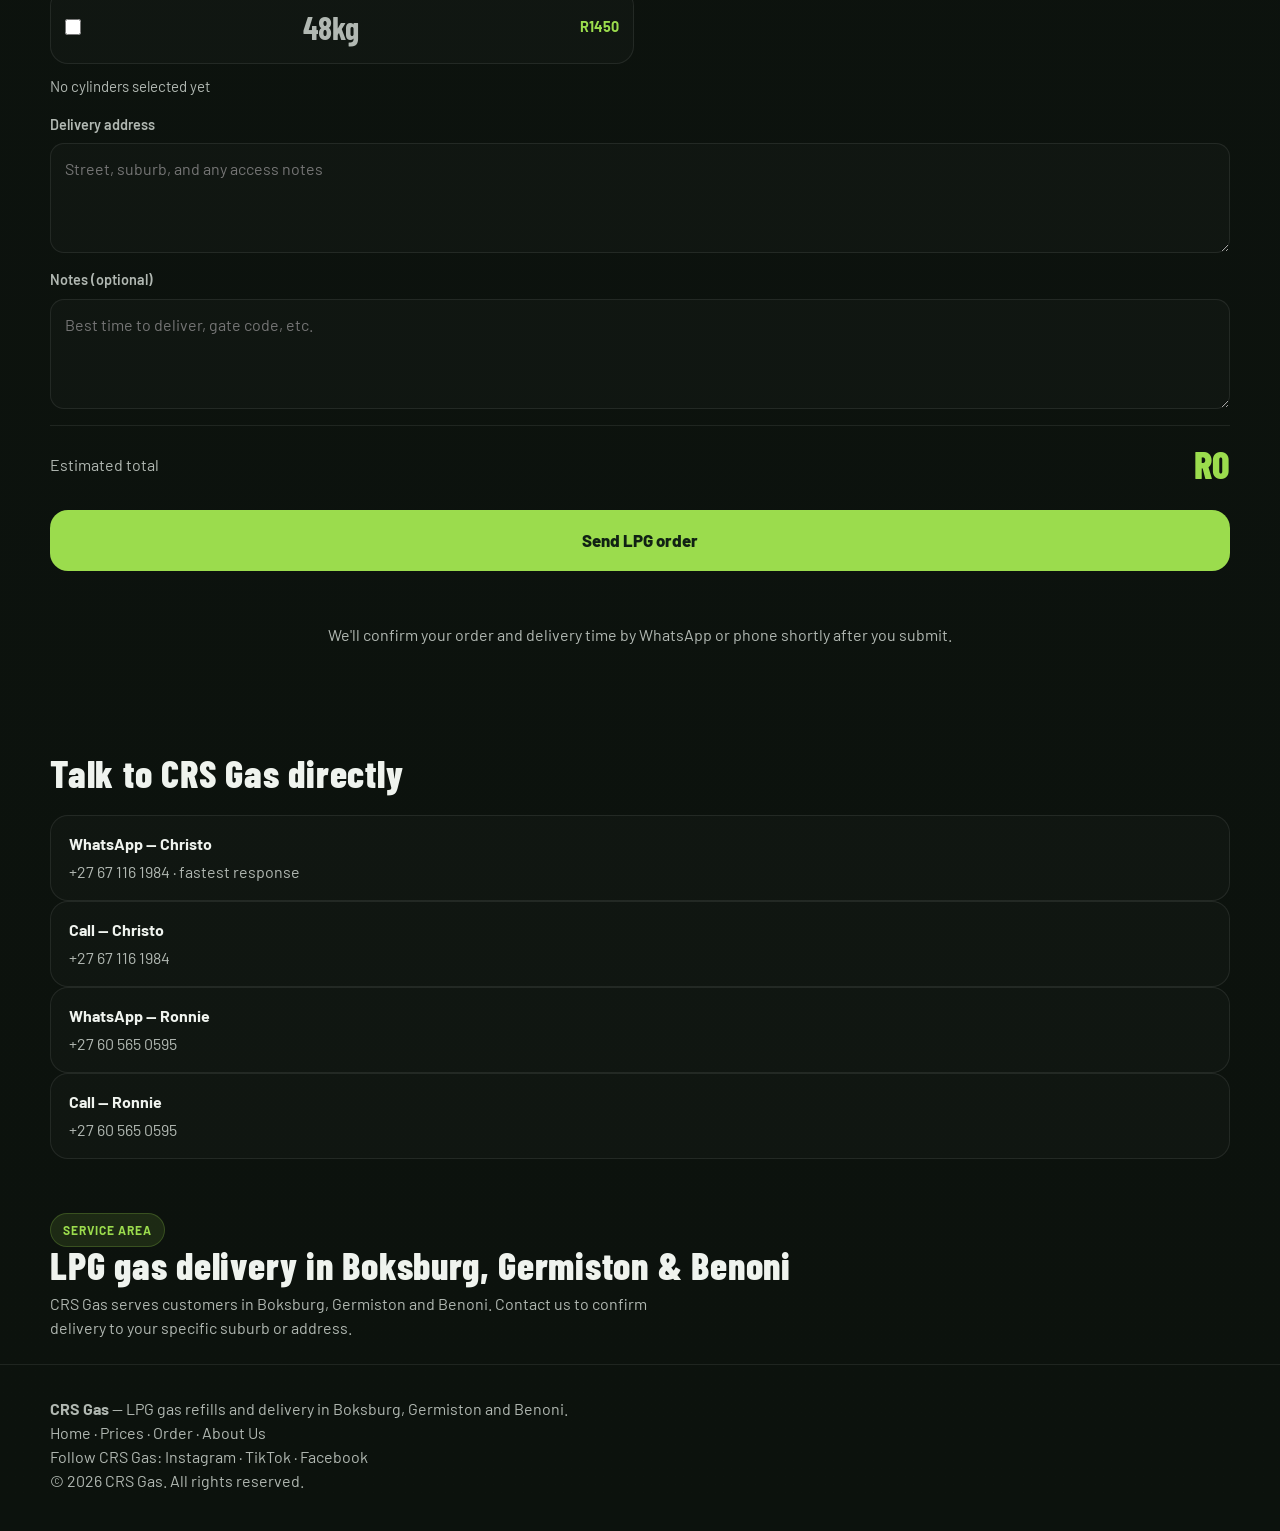
==== commit 18174931: "Add Google Analytics tag to NewFeatures homepage" ====
--- a/index.html
+++ b/index.html
@@ -23,6 +23,14 @@
   <link rel="preconnect" href="https://fonts.gstatic.com" crossorigin>
   <link href="https://fonts.googleapis.com/css2?family=Barlow+Condensed:wght@600;700;800&amp;family=Barlow:wght@400;500;600;700&amp;display=swap" rel="stylesheet">
   <link rel="stylesheet" href="style.css">
+  <!-- Google tag (gtag.js) -->
+  <script async src="https://www.googletagmanager.com/gtag/js?id=G-MKJSPKYF49"></script>
+  <script>
+    window.dataLayer = window.dataLayer || [];
+    function gtag(){dataLayer.push(arguments);}
+    gtag('js', new Date());
+    gtag('config', 'G-MKJSPKYF49');
+  </script>
   <script type="application/ld+json">
   {"@context":"https://schema.org","@type":"LocalBusiness","@id":"https://crsgas.co.za/#business","name":"CRS Gas","url":"https://crsgas.co.za/","telephone":["+27671161984","+27605650595"],"description":"LPG gas refill and delivery service for homes and businesses in Boksburg, Germiston and Benoni.","areaServed":[{"@type":"City","name":"Boksburg"},{"@type":"City","name":"Germiston"},{"@type":"City","name":"Benoni"}],"founder":{"@type":"Person","name":"Christo Jordaan"},"priceRange":"R150-R1450","sameAs":["https://www.instagram.com/crsgas/","https://www.tiktok.com/@crs.gas/photo/7681290595926576404","https://web.facebook.com/people/Crs-Gas/pfbid0HDh7pnnF5ugY9uyYHnhJgjTRQXg6adeEacdpoYNkoc6NVzxAKgkfBv9WuPXhDZ5gl/"]}
   </script>
@@ -96,14 +104,29 @@
 </div></div></section>
 <section class="service-area" id="service-area"><div class="wrap"><div class="section-head"><span class="tag">Service area</span><h2>LPG gas delivery in Boksburg, Germiston &amp; Benoni</h2><p>CRS Gas serves customers in Boksburg, Germiston and Benoni. Contact us to confirm delivery to your specific suburb or address.</p></div></div></section>
 </main>
-<footer id="sitemap"><div class="wrap"><p><strong>CRS Gas</strong> — LPG gas refills and delivery in Boksburg, Germiston and Benoni.</p><p><a href="./index.html">Home</a> · <a href="./index.html#prices">Prices</a> · <a href="./index.html#order">Order LPG gas</a> · <a href="./about.html">About Us</a> · <a href="tel:+27671161984">+27 67 116 1984</a> · <a href="tel:+27605650595">+27 60 565 0595 (Ronnie)</a></p><p class="social-links"><a href="https://www.instagram.com/crsgas/" target="_blank" rel="noopener">Instagram</a> · <a href="https://www.tiktok.com/@crs.gas/photo/7681290595926576404" target="_blank" rel="noopener">TikTok</a> · <a href="https://web.facebook.com/people/Crs-Gas/pfbid0HDh7pnnF5ugY9uyYHnhJgjTRQXg6adeEacdpoYNkoc6NVzxAKgkfBv9WuPXhDZ5gl/" target="_blank" rel="noopener">Facebook</a></p></div></footer>
+<footer id="sitemap"><div class="wrap"><p><strong>CRS Gas</strong> — LPG gas refills and delivery in Boksburg, Germiston and Benoni.</p><p><a href="./index.html">Home</a> · <a href="./index.html#prices">Prices</a> · <a href="./index.html#order">Order</a> · <a href="./about.html">About Us</a></p><p>Follow CRS Gas: <a href="https://www.instagram.com/crsgas/" target="_blank" rel="noopener">Instagram</a> · <a href="https://www.tiktok.com/@crs.gas/photo/7681290595926576404" target="_blank" rel="noopener">TikTok</a> · <a href="https://web.facebook.com/people/Crs-Gas/pfbid0HDh7pnnF5ugY9uyYHnhJgjTRQXg6adeEacdpoYNkoc6NVzxAKgkfBv9WuPXhDZ5gl/" target="_blank" rel="noopener">Facebook</a></p><p>&copy; 2026 CRS Gas. All rights reserved.</p></div></footer>
 <script>
-var canOptions=document.querySelectorAll('.can-option');var selectedTypes=document.getElementById('selected-types');var hiddenSelection=document.getElementById('selected-cylinders');var estimatedTotal=document.getElementById('estimated-total');var totalEl=document.getElementById('order-total');
-function updateSelectedSummary(){var selected=[];canOptions.forEach(function(option){var check=option.querySelector('.can-check');var qtyInput=option.querySelector('.can-qty');var isChecked=check.checked;option.classList.toggle('selected',isChecked);qtyInput.disabled=!isChecked;if(isChecked){var qty=parseInt(qtyInput.value,10)||0;if(qty>0)selected.push(check.value+' x'+qty);}});selectedTypes.textContent=selected.length?'Selected: '+selected.join(', '):'No cylinders selected yet';hiddenSelection.value=selected.length?selected.join(' | '):'';updateTotal();}
-function updateTotal(){var total=0;canOptions.forEach(function(option){var check=option.querySelector('.can-check');var qtyInput=option.querySelector('.can-qty');if(check.checked){var qty=parseInt(qtyInput.value,10)||0;var price=parseInt(check.getAttribute('data-price'),10)||0;total+=qty*price;}});totalEl.textContent='R'+total.toLocaleString('en-ZA');estimatedTotal.value='R'+total.toLocaleString('en-ZA');}
-canOptions.forEach(function(option){option.querySelector('.can-check').addEventListener('change',updateSelectedSummary);option.querySelector('.can-qty').addEventListener('input',updateSelectedSummary);});
-var priceCards=document.querySelectorAll('.price-card');priceCards.forEach(function(card){card.addEventListener('click',function(){var size=card.getAttribute('data-size');canOptions.forEach(function(option){var check=option.querySelector('.can-check');if(check.value===size){check.checked=true;option.querySelector('.can-qty').value=1;}});updateSelectedSummary();});});
-updateSelectedSummary();
+(function(){
+  const checks=[...document.querySelectorAll('.can-check')];
+  const qtys=[...document.querySelectorAll('.can-qty')];
+  const summary=document.getElementById('selected-types');
+  const total=document.getElementById('order-total');
+  const selected=document.getElementById('selected-cylinders');
+  const estimated=document.getElementById('estimated-total');
+  function update(){
+    const items=checks.filter(c=>c.checked).map(c=>{const q=document.querySelector('.can-qty[data-size="'+c.value+'"]');return {size:c.value,qty:Math.max(1,parseInt(q.value||'1',10)),price:Number(c.dataset.price)}});
+    const amount=items.reduce((sum,i)=>sum+i.qty*i.price,0);
+    summary.textContent=items.length?items.map(i=>i.qty+' × '+i.size+' — R'+(i.qty*i.price)).join(' · '):'No cylinders selected yet';
+    total.textContent='R'+amount.toLocaleString('en-ZA');
+    selected.value=items.map(i=>i.qty+' x '+i.size).join(', ');
+    estimated.value='R'+amount;
+  }
+  checks.forEach(c=>c.addEventListener('change',update));
+  qtys.forEach(q=>q.addEventListener('input',update));
+  document.querySelectorAll('.price-card').forEach(card=>card.addEventListener('click',function(){setTimeout(()=>{const size=card.dataset.size;const check=document.querySelector('.can-check[value="'+size+'"]');if(check){check.checked=true;document.getElementById('order').scrollIntoView({behavior:'smooth'});update();}},0)}));
+  document.getElementById('order-form').addEventListener('submit',function(e){if(!checks.some(c=>c.checked)){e.preventDefault();document.getElementById('form-status').textContent='Please select at least one cylinder size.';return;}update();});
+  update();
+})();
 </script>
 </body>
 </html>
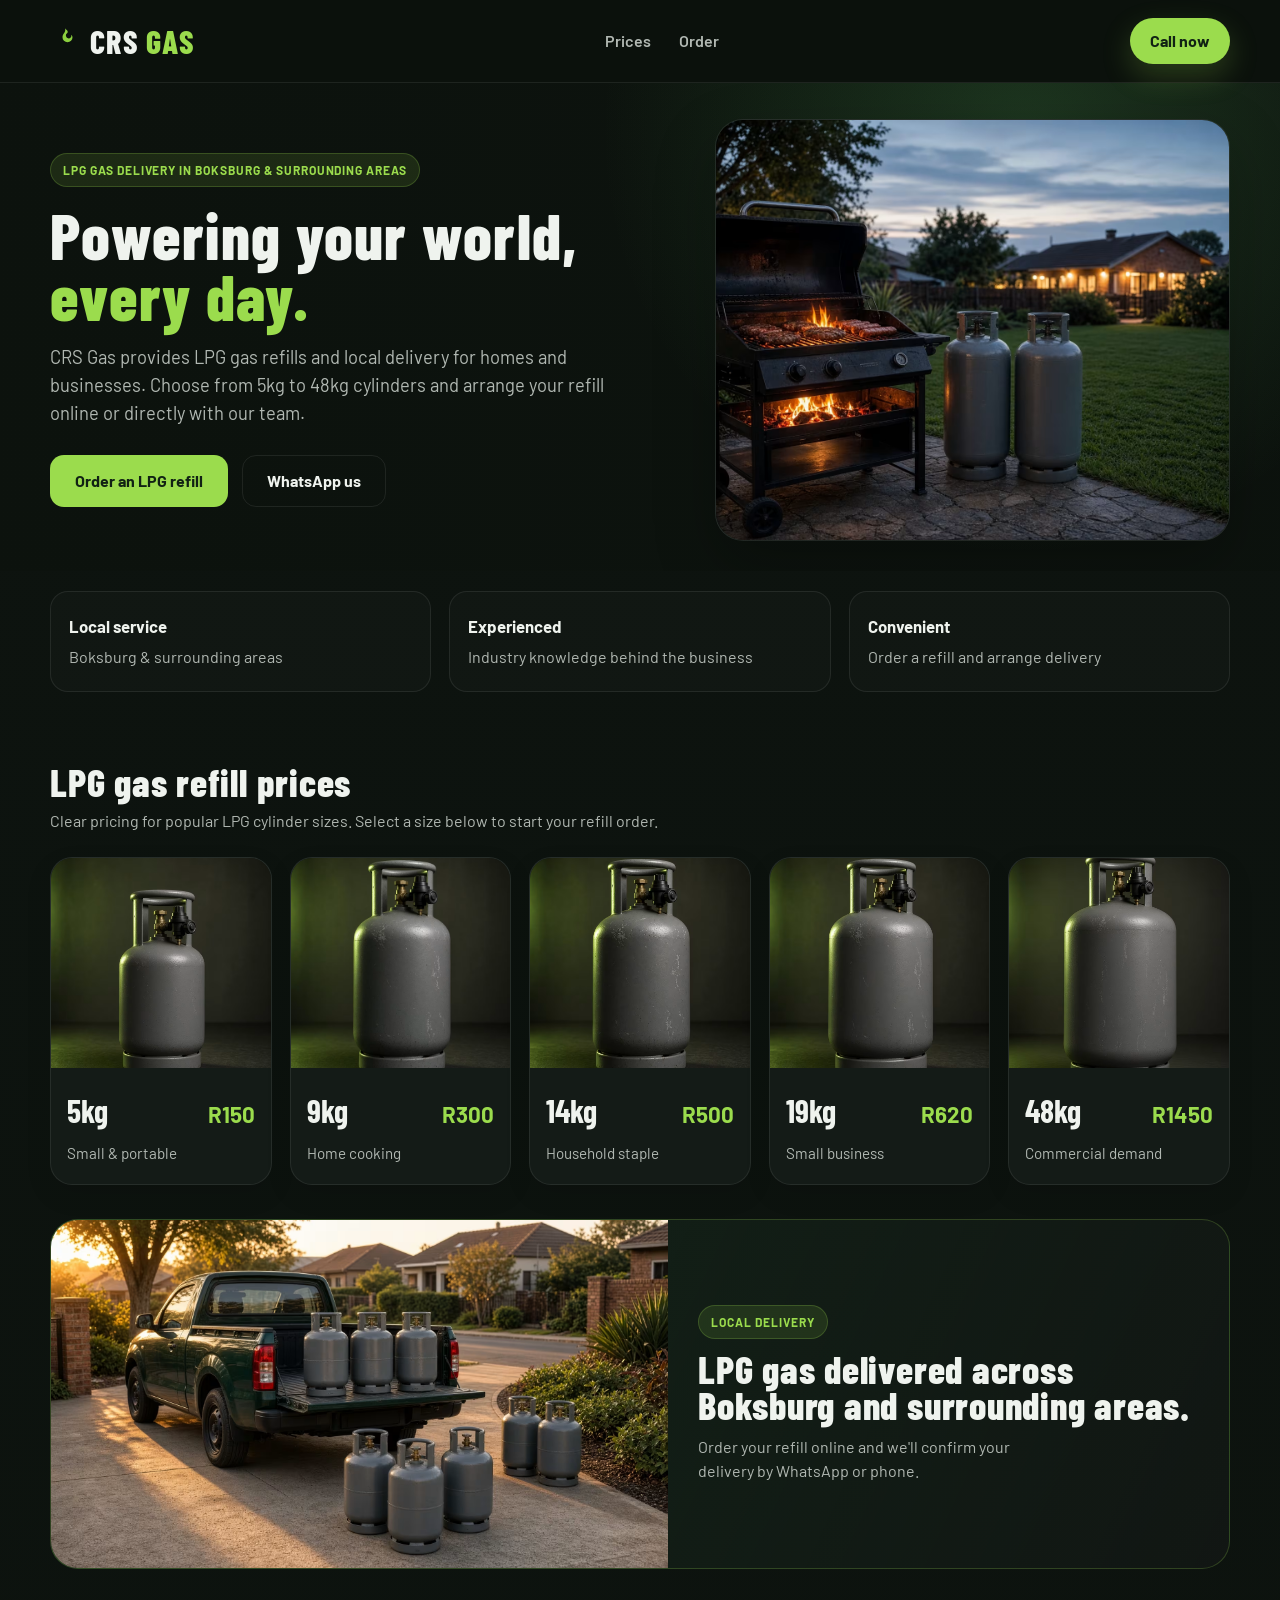
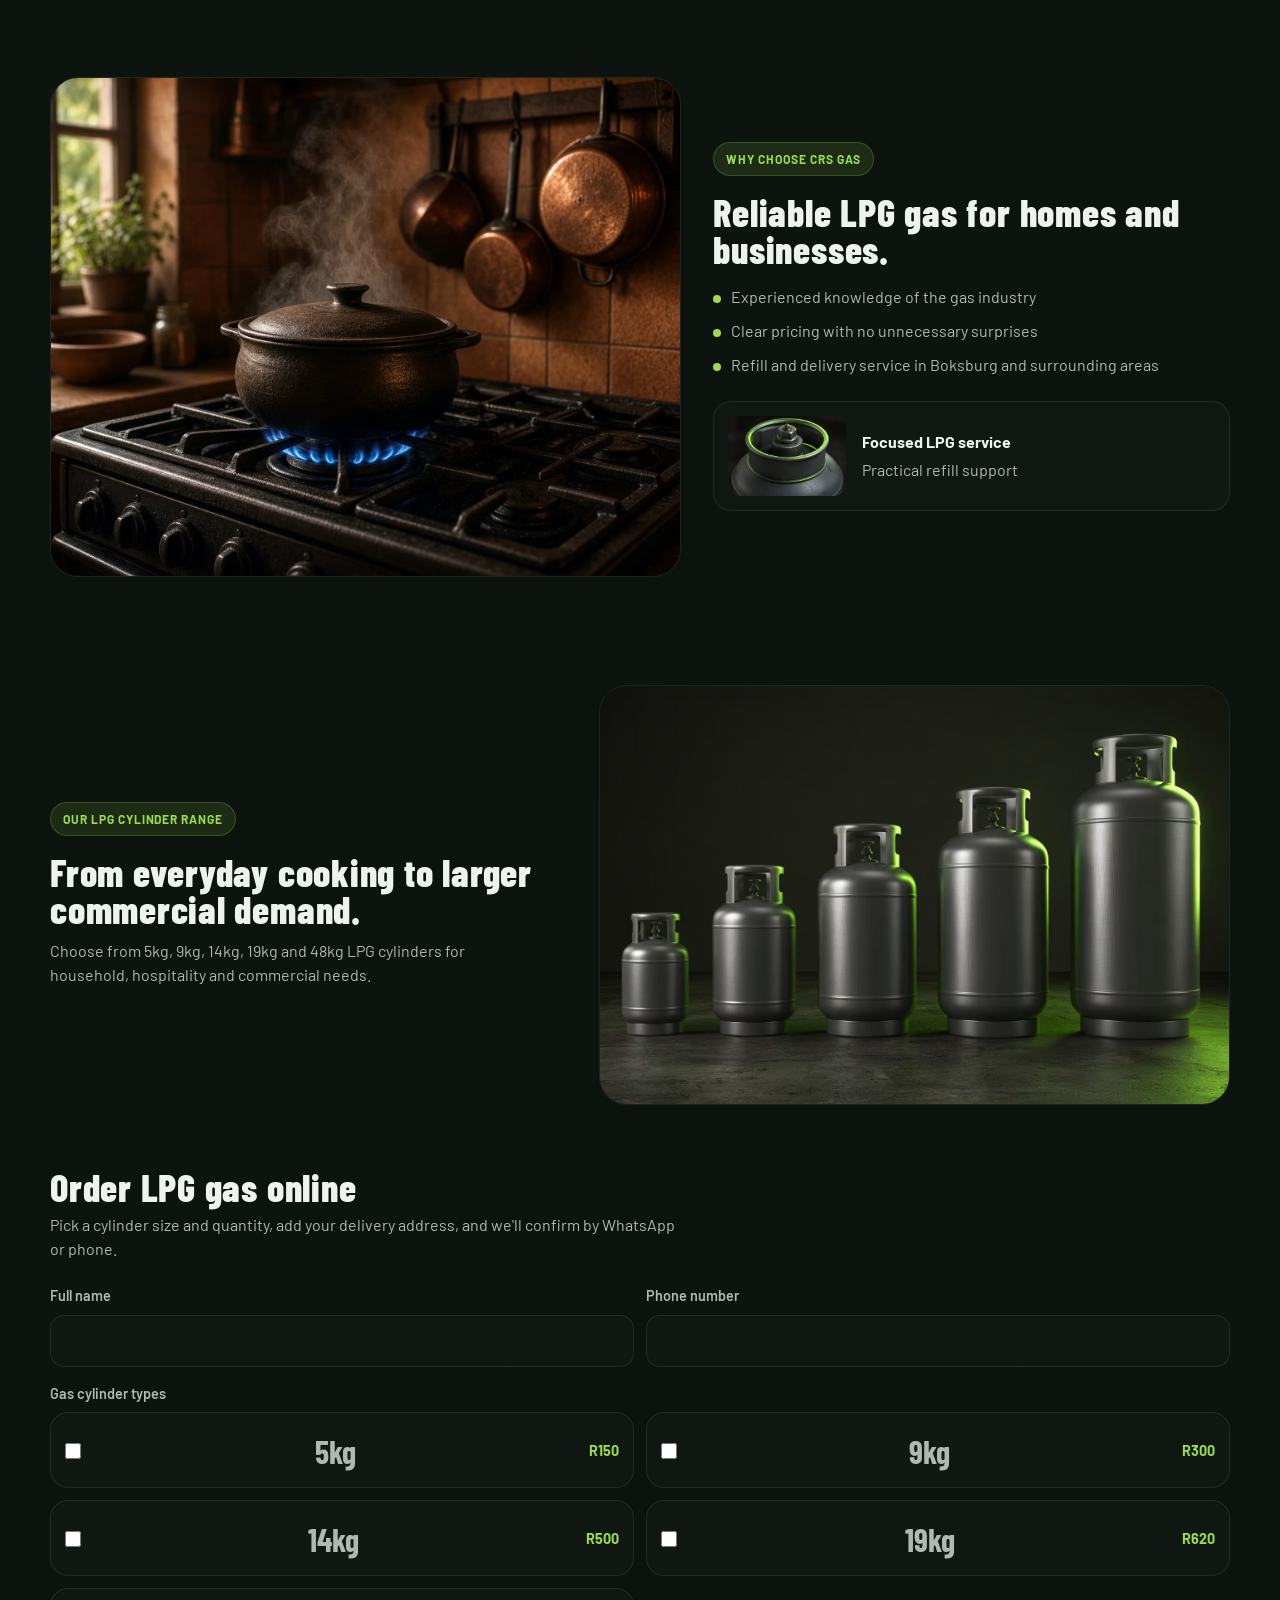
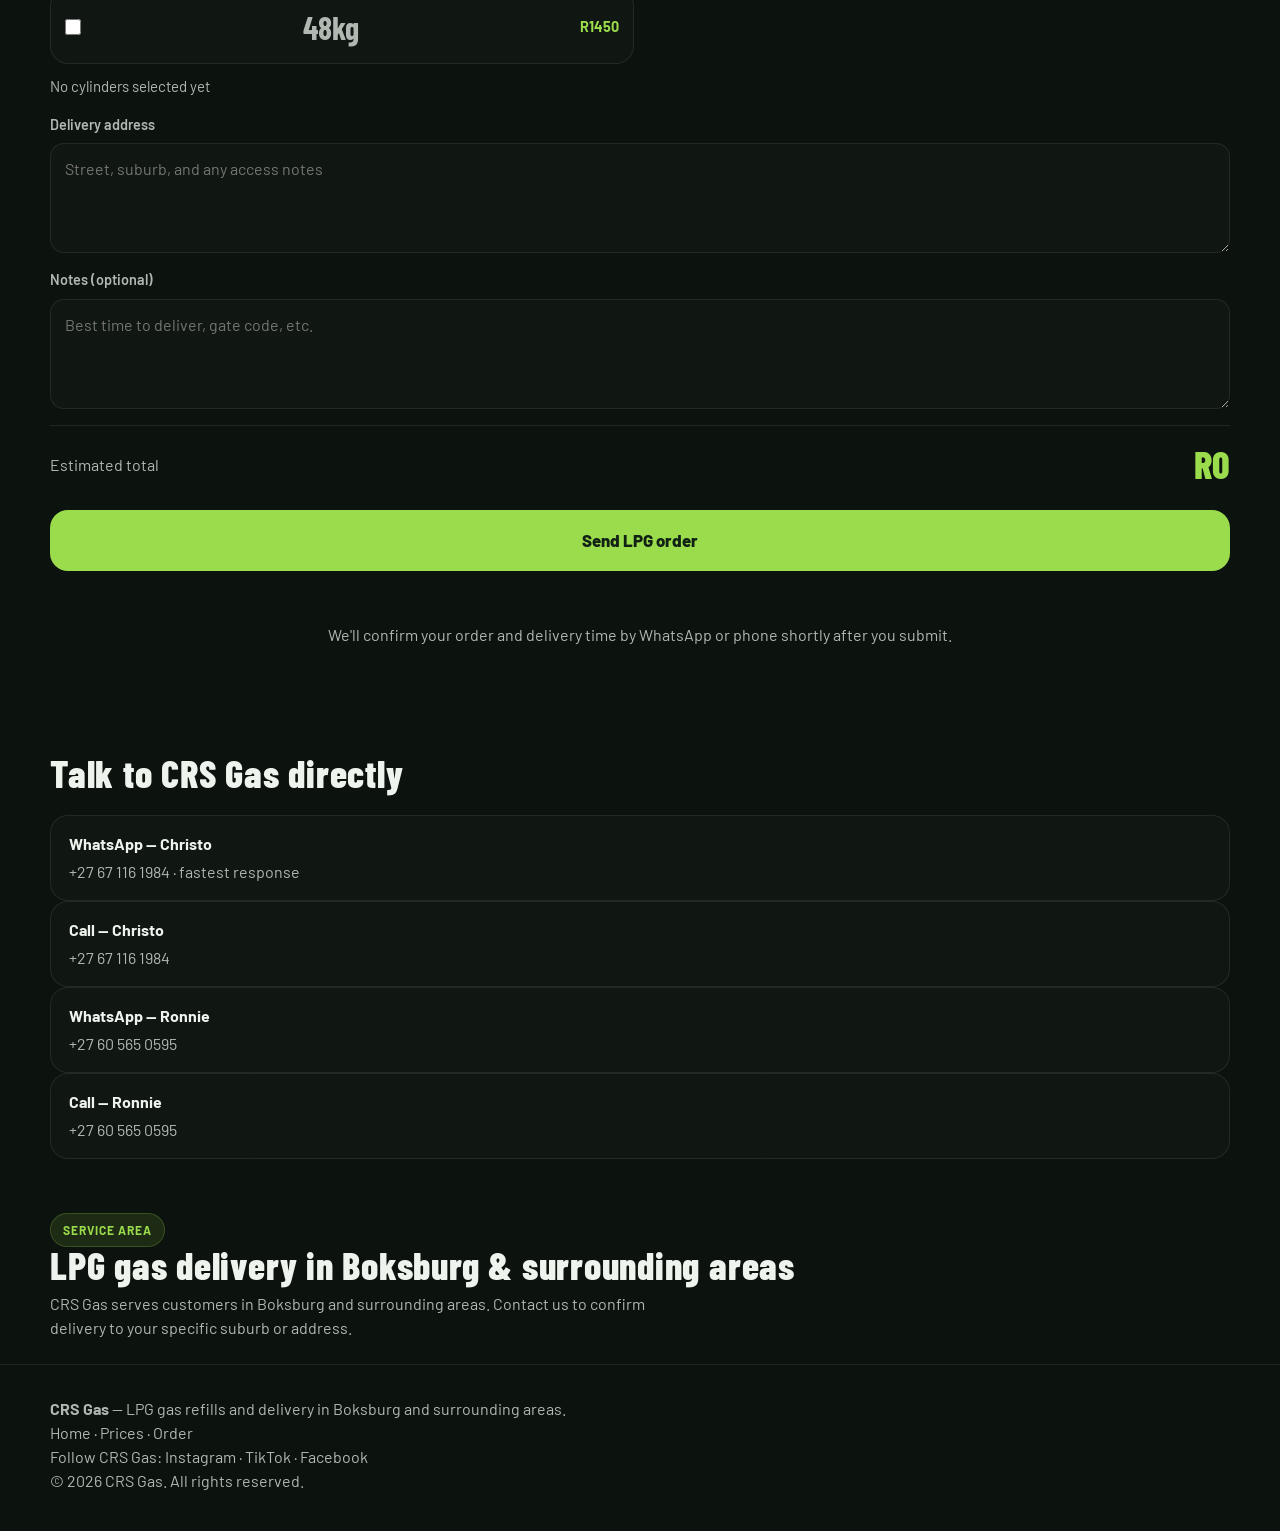
==== commit 5cfce982: "Add Google Analytics tag to main homepage" ====
--- a/index.html
+++ b/index.html
@@ -3,21 +3,21 @@
 <head>
   <meta charset="UTF-8">
   <meta name="viewport" content="width=device-width, initial-scale=1.0">
-  <title>CRS Gas | LPG Gas Refills &amp; Delivery Boksburg, Germiston &amp; Benoni</title>
-  <meta name="description" content="CRS Gas provides LPG gas refills and local delivery for homes and businesses in Boksburg, Germiston and Benoni. 5kg to 48kg.">
+  <title>CRS Gas | LPG Gas Cylinder Delivery &amp; Refills Boksburg</title>
+  <meta name="description" content="CRS Gas provides LPG gas cylinder exchanges, refills and free delivery across Boksburg and surrounding areas. 5kg to 48kg. Order today.">
   <meta name="robots" content="index, follow, max-image-preview:large">
   <meta name="author" content="CRS Gas">
   <link rel="canonical" href="https://crsgas.co.za/">
   <link rel="icon" href="favicon.svg" type="image/svg+xml">
   <meta property="og:type" content="website">
   <meta property="og:site_name" content="CRS Gas">
-  <meta property="og:title" content="CRS Gas | LPG Gas Refills &amp; Delivery">
-  <meta property="og:description" content="LPG gas refills and local delivery for homes and businesses in Boksburg, Germiston and Benoni. 5kg to 48kg.">
+  <meta property="og:title" content="CRS Gas | LPG Gas Cylinder Delivery &amp; Refills Boksburg">
+  <meta property="og:description" content="LPG gas cylinder exchanges, refills and free delivery across Boksburg and surrounding areas. 5kg to 48kg. Order today.">
   <meta property="og:url" content="https://crsgas.co.za/">
   <meta property="og:image" content="https://crsgas.co.za/hero-braai.avif">
   <meta name="twitter:card" content="summary_large_image">
-  <meta name="twitter:title" content="CRS Gas | LPG Gas Refills &amp; Delivery">
-  <meta name="twitter:description" content="LPG gas refills and local delivery for homes and businesses in Boksburg, Germiston and Benoni. 5kg to 48kg.">
+  <meta name="twitter:title" content="CRS Gas | LPG Gas Cylinder Delivery &amp; Refills Boksburg">
+  <meta name="twitter:description" content="LPG gas cylinder exchanges, refills and free delivery across Boksburg and surrounding areas. 5kg to 48kg. Order today.">
   <meta name="twitter:image" content="https://crsgas.co.za/hero-braai.avif">
   <link rel="preconnect" href="https://fonts.googleapis.com">
   <link rel="preconnect" href="https://fonts.gstatic.com" crossorigin>
@@ -32,7 +32,7 @@
     gtag('config', 'G-MKJSPKYF49');
   </script>
   <script type="application/ld+json">
-  {"@context":"https://schema.org","@type":"LocalBusiness","@id":"https://crsgas.co.za/#business","name":"CRS Gas","url":"https://crsgas.co.za/","telephone":["+27671161984","+27605650595"],"description":"LPG gas refill and delivery service for homes and businesses in Boksburg, Germiston and Benoni.","areaServed":[{"@type":"City","name":"Boksburg"},{"@type":"City","name":"Germiston"},{"@type":"City","name":"Benoni"}],"founder":{"@type":"Person","name":"Christo Jordaan"},"priceRange":"R150-R1450","sameAs":["https://www.instagram.com/crsgas/","https://www.tiktok.com/@crs.gas/photo/7681290595926576404","https://web.facebook.com/people/Crs-Gas/pfbid0HDh7pnnF5ugY9uyYHnhJgjTRQXg6adeEacdpoYNkoc6NVzxAKgkfBv9WuPXhDZ5gl/"]}
+  {"@context":"https://schema.org","@type":"LocalBusiness","@id":"https://crsgas.co.za/#business","name":"CRS Gas","url":"https://crsgas.co.za/","telephone":["+27671161984","+27605650595"],"description":"LPG gas cylinder exchanges, refills and free delivery across Boksburg and surrounding areas.","areaServed":[{"@type":"City","name":"Boksburg"},{"@type":"AdministrativeArea","name":"Gauteng"}],"priceRange":"R150-R1450"}
   </script>
   <script type="application/ld+json">
   {"@context":"https://schema.org","@type":"WebSite","@id":"https://crsgas.co.za/#website","name":"CRS Gas","url":"https://crsgas.co.za/"}
@@ -41,11 +41,11 @@
 <body id="top">
 <header>
   <div class="header-inner wrap">
-    <a class="brand" aria-label="CRS Gas home" href="./index.html">
+    <div class="brand" aria-label="CRS Gas home">
       <svg viewBox="0 0 24 24" fill="none" aria-hidden="true"><path d="M12 2c1 3-2 4-2 7a4 4 0 008 0c0-1-1-2-1-2 .5 2-1 3-2 3a2.5 2.5 0 01-1-4.7C15 4 12 2 12 2z" fill="#8ccf3f"/></svg>
       <span class="brand-text">CRS <span>GAS</span></span>
-    </a>
-    <nav class="main-nav" aria-label="Main navigation"><a href="./index.html#prices">Prices</a><a href="./index.html#order">Order</a><a href="./about.html" aria-label="About CRS Gas">About Us</a></nav>
+    </div>
+    <nav class="main-nav" aria-label="Main navigation"><a href="#prices">Prices</a><a href="#order">Order</a></nav>
     <a class="call-btn" href="tel:+27671161984">Call now</a>
   </div>
 </header>
@@ -53,80 +53,50 @@
 <section class="hero">
   <div class="wrap hero-inner">
     <div class="hero-copy">
-      <p class="eyebrow">LPG gas delivery in Boksburg, Germiston &amp; Benoni</p>
+      <p class="eyebrow">LPG gas delivery in Boksburg &amp; surrounding areas</p>
       <h1>Powering your world, <em>every day.</em></h1>
       <p class="lede">CRS Gas provides LPG gas refills and local delivery for homes and businesses. Choose from 5kg to 48kg cylinders and arrange your refill online or directly with our team.</p>
-      <div class="hero-ctas"><a class="btn btn-primary" href="./index.html#order">Order an LPG refill</a><a class="btn btn-outline" href="https://wa.me/27671161984" target="_blank" rel="noopener">WhatsApp us</a></div>
+      <div class="hero-ctas"><a class="btn btn-primary" href="#order">Order an LPG refill</a><a class="btn btn-outline" href="https://wa.me/27671161984" target="_blank" rel="noopener">WhatsApp us</a></div>
     </div>
     <div class="hero-visual"><img src="./Images/hero-braai.avif" alt="LPG gas used for outdoor cooking and braai"></div>
   </div>
 </section>
-<div class="wrap"><div class="trust"><div class="trust-item"><strong>Local service</strong>Boksburg, Germiston &amp; Benoni</div><div class="trust-item"><strong>Experienced</strong>Industry knowledge behind the business</div><div class="trust-item"><strong>Convenient</strong>Order a refill and arrange delivery</div></div></div>
+<div class="wrap"><div class="trust"><div class="trust-item"><strong>Local service</strong>Boksburg &amp; surrounding areas</div><div class="trust-item"><strong>Experienced</strong>Industry knowledge behind the business</div><div class="trust-item"><strong>Convenient</strong>Order a refill and arrange delivery</div></div></div>
 <section class="prices" id="prices">
-  <div class="wrap">
-    <div class="section-head"><h2>LPG gas refill prices</h2><p>Clear pricing for popular LPG cylinder sizes. Select a size below to start your refill order.</p></div>
+  <div class="wrap"><div class="section-head"><h2>LPG gas refill prices</h2><p>Clear pricing for popular LPG cylinder sizes. Select a size below to start your refill order.</p></div>
     <div class="price-grid">
-      <a class="price-card" href="./index.html#order" data-size="5kg" data-price="150"><img src="./Images/cyl-5kg.avif" alt="5kg LPG gas cylinder" class="price-image"><div class="price-body"><div class="price-topline"><span>5kg</span><strong>R150</strong></div><p>Small &amp; portable</p></div></a>
-      <a class="price-card" href="./index.html#order" data-size="9kg" data-price="300"><img src="./Images/cyl-9kg.avif" alt="9kg LPG gas cylinder" class="price-image"><div class="price-body"><div class="price-topline"><span>9kg</span><strong>R300</strong></div><p>Home cooking</p></div></a>
-      <a class="price-card" href="./index.html#order" data-size="14kg" data-price="500"><img src="./Images/cyl-14kg.avif" alt="14kg LPG gas cylinder" class="price-image"><div class="price-body"><div class="price-topline"><span>14kg</span><strong>R500</strong></div><p>Household staple</p></div></a>
-      <a class="price-card" href="./index.html#order" data-size="19kg" data-price="620"><img src="./Images/cyl-19kg.avif" alt="19kg LPG gas cylinder" class="price-image"><div class="price-body"><div class="price-topline"><span>19kg</span><strong>R620</strong></div><p>Small business</p></div></a>
-      <a class="price-card wide" href="./index.html#order" data-size="48kg" data-price="1450"><img src="./Images/cyl-48kg.avif" alt="48kg LPG gas cylinder" class="price-image"><div class="price-body"><div class="price-topline"><span>48kg</span><strong>R1450</strong></div><p>Commercial demand</p></div></a>
+      <a class="price-card" href="#order" data-size="5kg" data-price="150"><img src="./Images/cyl-5kg.avif" alt="5kg LPG gas cylinder" class="price-image"><div class="price-body"><div class="price-topline"><span>5kg</span><strong>R150</strong></div><p>Small &amp; portable</p></div></a>
+      <a class="price-card" href="#order" data-size="9kg" data-price="300"><img src="./Images/cyl-9kg.avif" alt="9kg LPG gas cylinder" class="price-image"><div class="price-body"><div class="price-topline"><span>9kg</span><strong>R300</strong></div><p>Home cooking</p></div></a>
+      <a class="price-card" href="#order" data-size="14kg" data-price="500"><img src="./Images/cyl-14kg.avif" alt="14kg LPG gas cylinder" class="price-image"><div class="price-body"><div class="price-topline"><span>14kg</span><strong>R500</strong></div><p>Household staple</p></div></a>
+      <a class="price-card" href="#order" data-size="19kg" data-price="620"><img src="./Images/cyl-19kg.avif" alt="19kg LPG gas cylinder" class="price-image"><div class="price-body"><div class="price-topline"><span>19kg</span><strong>R620</strong></div><p>Small business</p></div></a>
+      <a class="price-card wide" href="#order" data-size="48kg" data-price="1450"><img src="./Images/cyl-48kg.avif" alt="48kg LPG gas cylinder" class="price-image"><div class="price-body"><div class="price-topline"><span>48kg</span><strong>R1450</strong></div><p>Commercial demand</p></div></a>
     </div>
-    <div class="delivery-banner"><div class="delivery-image"><img src="./Images/delivery.avif" alt="CRS Gas LPG cylinder delivery vehicle"></div><div class="delivery-copy"><span class="tag">Local delivery</span><h3>LPG gas delivered across Boksburg, Germiston and Benoni.</h3><p>Order your refill online and we'll confirm your delivery by WhatsApp or phone.</p></div></div>
+    <div class="delivery-banner"><div class="delivery-image"><img src="./Images/delivery.avif" alt="CRS Gas LPG cylinder delivery vehicle"></div><div class="delivery-copy"><span class="tag">Local delivery</span><h3>LPG gas delivered across Boksburg and surrounding areas.</h3><p>Order your refill online and we'll confirm your delivery by WhatsApp or phone.</p></div></div>
   </div>
 </section>
-<section class="feature-story"><div class="wrap feature-wrap"><div class="feature-photo"><img src="./Images/kitchen.avif" alt="Home kitchen using LPG gas for cooking"></div><div class="feature-copy"><span class="tag">Why choose CRS Gas</span><h2>Reliable LPG gas for homes and businesses.</h2><ul><li>Experienced knowledge of the gas industry</li><li>Clear pricing with no unnecessary surprises</li><li>Refill and delivery service in Boksburg, Germiston and Benoni</li></ul><div class="mini-card"><img src="./Images/valve.avif" alt="LPG gas cylinder valve"><div><strong>Focused LPG service</strong><span>Practical refill support</span></div></div></div></div></section>
-<section class="lineup-section"><div class="wrap lineup-wrap"><div class="lineup-copy"><span class="tag">Our LPG cylinder range</span><h2>From everyday cooking to larger commercial demand.</h2><p>Choose from 5kg, 9kg, 14kg, 19kg and 48kg LPG cylinders for household, hospitality and commercial needs.</p><a class="btn btn-outline" href="./about.html">Learn more about CRS Gas</a></div><div class="lineup-photo"><img src="./Images/lineup.avif" alt="Range of LPG gas cylinders from 5kg to 48kg"></div></div></section>
-<section class="order" id="order">
-  <div class="wrap"><div class="section-head"><h2>Order LPG gas online</h2><p>Pick a cylinder size and quantity, add your delivery address, and we'll confirm by WhatsApp or phone.</p></div>
-    <form id="order-form" action="https://formspree.io/f/xoeqeojy" method="POST"><input type="hidden" name="_subject" value="New CRS Gas LPG order">
-      <div class="row-2"><div class="field"><label for="name">Full name</label><input type="text" id="name" name="name" autocomplete="name" required></div><div class="field"><label for="phone">Phone number</label><input type="tel" id="phone" name="phone" autocomplete="tel" required></div></div>
-      <div class="field"><label>Gas cylinder types</label><div class="can-grid">
-        <label class="can-option"><div class="can-top"><input type="checkbox" class="can-check" name="cylinder_types[]" value="5kg" data-price="150"><span class="can-name">5kg</span><span class="can-price">R150</span></div><input type="number" class="can-qty" name="quantity_5kg" data-size="5kg" min="1" max="20" value="1" aria-label="5kg quantity"></label>
-        <label class="can-option"><div class="can-top"><input type="checkbox" class="can-check" name="cylinder_types[]" value="9kg" data-price="300"><span class="can-name">9kg</span><span class="can-price">R300</span></div><input type="number" class="can-qty" name="quantity_9kg" data-size="9kg" min="1" max="20" value="1" aria-label="9kg quantity"></label>
-        <label class="can-option"><div class="can-top"><input type="checkbox" class="can-check" name="cylinder_types[]" value="14kg" data-price="500"><span class="can-name">14kg</span><span class="can-price">R500</span></div><input type="number" class="can-qty" name="quantity_14kg" data-size="14kg" min="1" max="20" value="1" aria-label="14kg quantity"></label>
-        <label class="can-option"><div class="can-top"><input type="checkbox" class="can-check" name="cylinder_types[]" value="19kg" data-price="620"><span class="can-name">19kg</span><span class="can-price">R620</span></div><input type="number" class="can-qty" name="quantity_19kg" data-size="19kg" min="1" max="20" value="1" aria-label="19kg quantity"></label>
-        <label class="can-option"><div class="can-top"><input type="checkbox" class="can-check" name="cylinder_types[]" value="48kg" data-price="1450"><span class="can-name">48kg</span><span class="can-price">R1450</span></div><input type="number" class="can-qty" name="quantity_48kg" data-size="48kg" min="1" max="20" value="1" aria-label="48kg quantity"></label>
-      </div><div class="selected-types" id="selected-types" aria-live="polite">No cylinders selected yet</div></div>
-      <div class="field"><label for="address">Delivery address</label><textarea id="address" name="address" autocomplete="street-address" placeholder="Street, suburb, and any access notes" required></textarea></div>
-      <div class="field"><label for="notes">Notes (optional)</label><textarea id="notes" name="notes" placeholder="Best time to deliver, gate code, etc."></textarea></div>
-      <input type="hidden" id="selected-cylinders" name="selected_cylinders"><input type="hidden" id="estimated-total" name="estimated_total">
-      <div class="order-total"><span class="label">Estimated total</span><span class="amount" id="order-total">R0</span></div>
-      <button type="submit" class="submit-btn" id="submit-btn">Send LPG order</button><p class="form-status" id="form-status" role="status" aria-live="polite"></p><p class="form-note">We'll confirm your order and delivery time by WhatsApp or phone shortly after you submit.</p>
-    </form>
-  </div>
-</section>
-<section class="contact"><div class="wrap"><div class="section-head"><h2>Talk to CRS Gas directly</h2></div><div class="contact-cards">
-  <a class="contact-card" href="https://wa.me/27671161984" target="_blank" rel="noopener"><div><strong>WhatsApp — Christo</strong><span>+27 67 116 1984 · fastest response</span></div></a>
-  <a class="contact-card" href="tel:+27671161984"><div><strong>Call — Christo</strong><span>+27 67 116 1984</span></div></a>
-  <a class="contact-card" href="https://wa.me/27605650595" target="_blank" rel="noopener"><div><strong>WhatsApp — Ronnie</strong><span>+27 60 565 0595</span></div></a>
-  <a class="contact-card" href="tel:+27605650595"><div><strong>Call — Ronnie</strong><span>+27 60 565 0595</span></div></a>
-</div></div></section>
-<section class="service-area" id="service-area"><div class="wrap"><div class="section-head"><span class="tag">Service area</span><h2>LPG gas delivery in Boksburg, Germiston &amp; Benoni</h2><p>CRS Gas serves customers in Boksburg, Germiston and Benoni. Contact us to confirm delivery to your specific suburb or address.</p></div></div></section>
+<section class="feature-story"><div class="wrap feature-wrap"><div class="feature-photo"><img src="./Images/kitchen.avif" alt="Home kitchen using LPG gas for cooking"></div><div class="feature-copy"><span class="tag">Why choose CRS Gas</span><h2>Reliable LPG gas for homes and businesses.</h2><ul><li>Experienced knowledge of the gas industry</li><li>Clear pricing with no unnecessary surprises</li><li>Refill and delivery service in Boksburg and surrounding areas</li></ul><div class="mini-card"><img src="./Images/valve.avif" alt="LPG gas cylinder valve"><div><strong>Focused LPG service</strong><span>Practical refill support</span></div></div></div></div></section>
+<section class="lineup-section"><div class="wrap lineup-wrap"><div class="lineup-copy"><span class="tag">Our LPG cylinder range</span><h2>From everyday cooking to larger commercial demand.</h2><p>Choose from 5kg, 9kg, 14kg, 19kg and 48kg LPG cylinders for household, hospitality and commercial needs.</p></div><div class="lineup-photo"><img src="./Images/lineup.avif" alt="Range of LPG gas cylinders from 5kg to 48kg"></div></div></section>
+<section class="order" id="order"><div class="wrap"><div class="section-head"><h2>Order LPG gas online</h2><p>Pick a cylinder size and quantity, add your delivery address, and we'll confirm by WhatsApp or phone.</p></div>
+<form id="order-form" action="https://formspree.io/f/xoeqeojy" method="POST"><input type="hidden" name="_subject" value="New CRS Gas LPG order">
+<div class="row-2"><div class="field"><label for="name">Full name</label><input type="text" id="name" name="name" autocomplete="name" required></div><div class="field"><label for="phone">Phone number</label><input type="tel" id="phone" name="phone" autocomplete="tel" required></div></div>
+<div class="field"><label>Gas cylinder types</label><div class="can-grid">
+<label class="can-option"><div class="can-top"><input type="checkbox" class="can-check" name="cylinder_types[]" value="5kg" data-price="150"><span class="can-name">5kg</span><span class="can-price">R150</span></div><input type="number" class="can-qty" name="quantity_5kg" data-size="5kg" min="1" max="20" value="1" aria-label="5kg quantity"></label>
+<label class="can-option"><div class="can-top"><input type="checkbox" class="can-check" name="cylinder_types[]" value="9kg" data-price="300"><span class="can-name">9kg</span><span class="can-price">R300</span></div><input type="number" class="can-qty" name="quantity_9kg" data-size="9kg" min="1" max="20" value="1" aria-label="9kg quantity"></label>
+<label class="can-option"><div class="can-top"><input type="checkbox" class="can-check" name="cylinder_types[]" value="14kg" data-price="500"><span class="can-name">14kg</span><span class="can-price">R500</span></div><input type="number" class="can-qty" name="quantity_14kg" data-size="14kg" min="1" max="20" value="1" aria-label="14kg quantity"></label>
+<label class="can-option"><div class="can-top"><input type="checkbox" class="can-check" name="cylinder_types[]" value="19kg" data-price="620"><span class="can-name">19kg</span><span class="can-price">R620</span></div><input type="number" class="can-qty" name="quantity_19kg" data-size="19kg" min="1" max="20" value="1" aria-label="19kg quantity"></label>
+<label class="can-option"><div class="can-top"><input type="checkbox" class="can-check" name="cylinder_types[]" value="48kg" data-price="1450"><span class="can-name">48kg</span><span class="can-price">R1450</span></div><input type="number" class="can-qty" name="quantity_48kg" data-size="48kg" min="1" max="20" value="1" aria-label="48kg quantity"></label>
+</div><div class="selected-types" id="selected-types" aria-live="polite">No cylinders selected yet</div></div>
+<div class="field"><label for="address">Delivery address</label><textarea id="address" name="address" autocomplete="street-address" placeholder="Street, suburb, and any access notes" required></textarea></div>
+<div class="field"><label for="notes">Notes (optional)</label><textarea id="notes" name="notes" placeholder="Best time to deliver, gate code, etc."></textarea></div>
+<input type="hidden" id="selected-cylinders" name="selected_cylinders"><input type="hidden" id="estimated-total" name="estimated_total">
+<div class="order-total"><span class="label">Estimated total</span><span class="amount" id="order-total">R0</span></div><button type="submit" class="submit-btn" id="submit-btn">Send LPG order</button><p class="form-status" id="form-status" role="status" aria-live="polite"></p><p class="form-note">We'll confirm your order and delivery time by WhatsApp or phone shortly after you submit.</p>
+</form></div></section>
+<section class="contact"><div class="wrap"><div class="section-head"><h2>Talk to CRS Gas directly</h2></div><div class="contact-cards"><a class="contact-card" href="https://wa.me/27671161984" target="_blank" rel="noopener"><div><strong>WhatsApp — Christo</strong><span>+27 67 116 1984 · fastest response</span></div></a><a class="contact-card" href="tel:+27671161984"><div><strong>Call — Christo</strong><span>+27 67 116 1984</span></div></a><a class="contact-card" href="https://wa.me/27605650595" target="_blank" rel="noopener"><div><strong>WhatsApp — Ronnie</strong><span>+27 60 565 0595</span></div></a><a class="contact-card" href="tel:+27605650595"><div><strong>Call — Ronnie</strong><span>+27 60 565 0595</span></div></a></div></div></section>
+<section class="service-area" id="service-area"><div class="wrap"><div class="section-head"><span class="tag">Service area</span><h2>LPG gas delivery in Boksburg &amp; surrounding areas</h2><p>CRS Gas serves customers in Boksburg and surrounding areas. Contact us to confirm delivery to your specific suburb or address.</p></div></div></section>
 </main>
-<footer id="sitemap"><div class="wrap"><p><strong>CRS Gas</strong> — LPG gas refills and delivery in Boksburg, Germiston and Benoni.</p><p><a href="./index.html">Home</a> · <a href="./index.html#prices">Prices</a> · <a href="./index.html#order">Order</a> · <a href="./about.html">About Us</a></p><p>Follow CRS Gas: <a href="https://www.instagram.com/crsgas/" target="_blank" rel="noopener">Instagram</a> · <a href="https://www.tiktok.com/@crs.gas/photo/7681290595926576404" target="_blank" rel="noopener">TikTok</a> · <a href="https://web.facebook.com/people/Crs-Gas/pfbid0HDh7pnnF5ugY9uyYHnhJgjTRQXg6adeEacdpoYNkoc6NVzxAKgkfBv9WuPXhDZ5gl/" target="_blank" rel="noopener">Facebook</a></p><p>&copy; 2026 CRS Gas. All rights reserved.</p></div></footer>
+<footer id="sitemap"><div class="wrap"><p><strong>CRS Gas</strong> — LPG gas refills and delivery in Boksburg and surrounding areas.</p><p><a href="./index.html">Home</a> · <a href="#prices">Prices</a> · <a href="#order">Order</a></p><p>Follow CRS Gas: <a href="https://www.instagram.com/crsgas/" target="_blank" rel="noopener">Instagram</a> · <a href="https://www.tiktok.com/@crs.gas/photo/7681290595926576404" target="_blank" rel="noopener">TikTok</a> · <a href="https://web.facebook.com/people/Crs-Gas/pfbid0HDh7pnnF5ugY9uyYHnhJgjTRQXg6adeEacdpoYNkoc6NVzxAKgkfBv9WuPXhDZ5gl/" target="_blank" rel="noopener">Facebook</a></p><p>&copy; 2026 CRS Gas. All rights reserved.</p></div></footer>
 <script>
-(function(){
-  const checks=[...document.querySelectorAll('.can-check')];
-  const qtys=[...document.querySelectorAll('.can-qty')];
-  const summary=document.getElementById('selected-types');
-  const total=document.getElementById('order-total');
-  const selected=document.getElementById('selected-cylinders');
-  const estimated=document.getElementById('estimated-total');
-  function update(){
-    const items=checks.filter(c=>c.checked).map(c=>{const q=document.querySelector('.can-qty[data-size="'+c.value+'"]');return {size:c.value,qty:Math.max(1,parseInt(q.value||'1',10)),price:Number(c.dataset.price)}});
-    const amount=items.reduce((sum,i)=>sum+i.qty*i.price,0);
-    summary.textContent=items.length?items.map(i=>i.qty+' × '+i.size+' — R'+(i.qty*i.price)).join(' · '):'No cylinders selected yet';
-    total.textContent='R'+amount.toLocaleString('en-ZA');
-    selected.value=items.map(i=>i.qty+' x '+i.size).join(', ');
-    estimated.value='R'+amount;
-  }
-  checks.forEach(c=>c.addEventListener('change',update));
-  qtys.forEach(q=>q.addEventListener('input',update));
-  document.querySelectorAll('.price-card').forEach(card=>card.addEventListener('click',function(){setTimeout(()=>{const size=card.dataset.size;const check=document.querySelector('.can-check[value="'+size+'"]');if(check){check.checked=true;document.getElementById('order').scrollIntoView({behavior:'smooth'});update();}},0)}));
-  document.getElementById('order-form').addEventListener('submit',function(e){if(!checks.some(c=>c.checked)){e.preventDefault();document.getElementById('form-status').textContent='Please select at least one cylinder size.';return;}update();});
-  update();
-})();
+(function(){const checks=[...document.querySelectorAll('.can-check')],qtys=[...document.querySelectorAll('.can-qty')],summary=document.getElementById('selected-types'),total=document.getElementById('order-total'),selected=document.getElementById('selected-cylinders'),estimated=document.getElementById('estimated-total');function update(){const items=checks.filter(c=>c.checked).map(c=>{const q=document.querySelector('.can-qty[data-size="'+c.value+'"]');return{size:c.value,qty:Math.max(1,parseInt(q.value||'1',10)),price:Number(c.dataset.price)}}),amount=items.reduce((sum,i)=>sum+i.qty*i.price,0);summary.textContent=items.length?items.map(i=>i.qty+' × '+i.size+' — R'+i.qty*i.price).join(' · '):'No cylinders selected yet';total.textContent='R'+amount.toLocaleString('en-ZA');selected.value=items.map(i=>i.qty+' x '+i.size).join(', ');estimated.value='R'+amount}checks.forEach(c=>c.addEventListener('change',update));qtys.forEach(q=>q.addEventListener('input',update));document.querySelectorAll('.price-card').forEach(card=>card.addEventListener('click',function(){setTimeout(()=>{const check=document.querySelector('.can-check[value="'+card.dataset.size+'"]');if(check){check.checked=true;document.getElementById('order').scrollIntoView({behavior:'smooth'});update()}},0)}));document.getElementById('order-form').addEventListener('submit',function(e){if(!checks.some(c=>c.checked)){e.preventDefault();document.getElementById('form-status').textContent='Please select at least one cylinder size.';return}update()});update()})();
 </script>
 </body>
 </html>
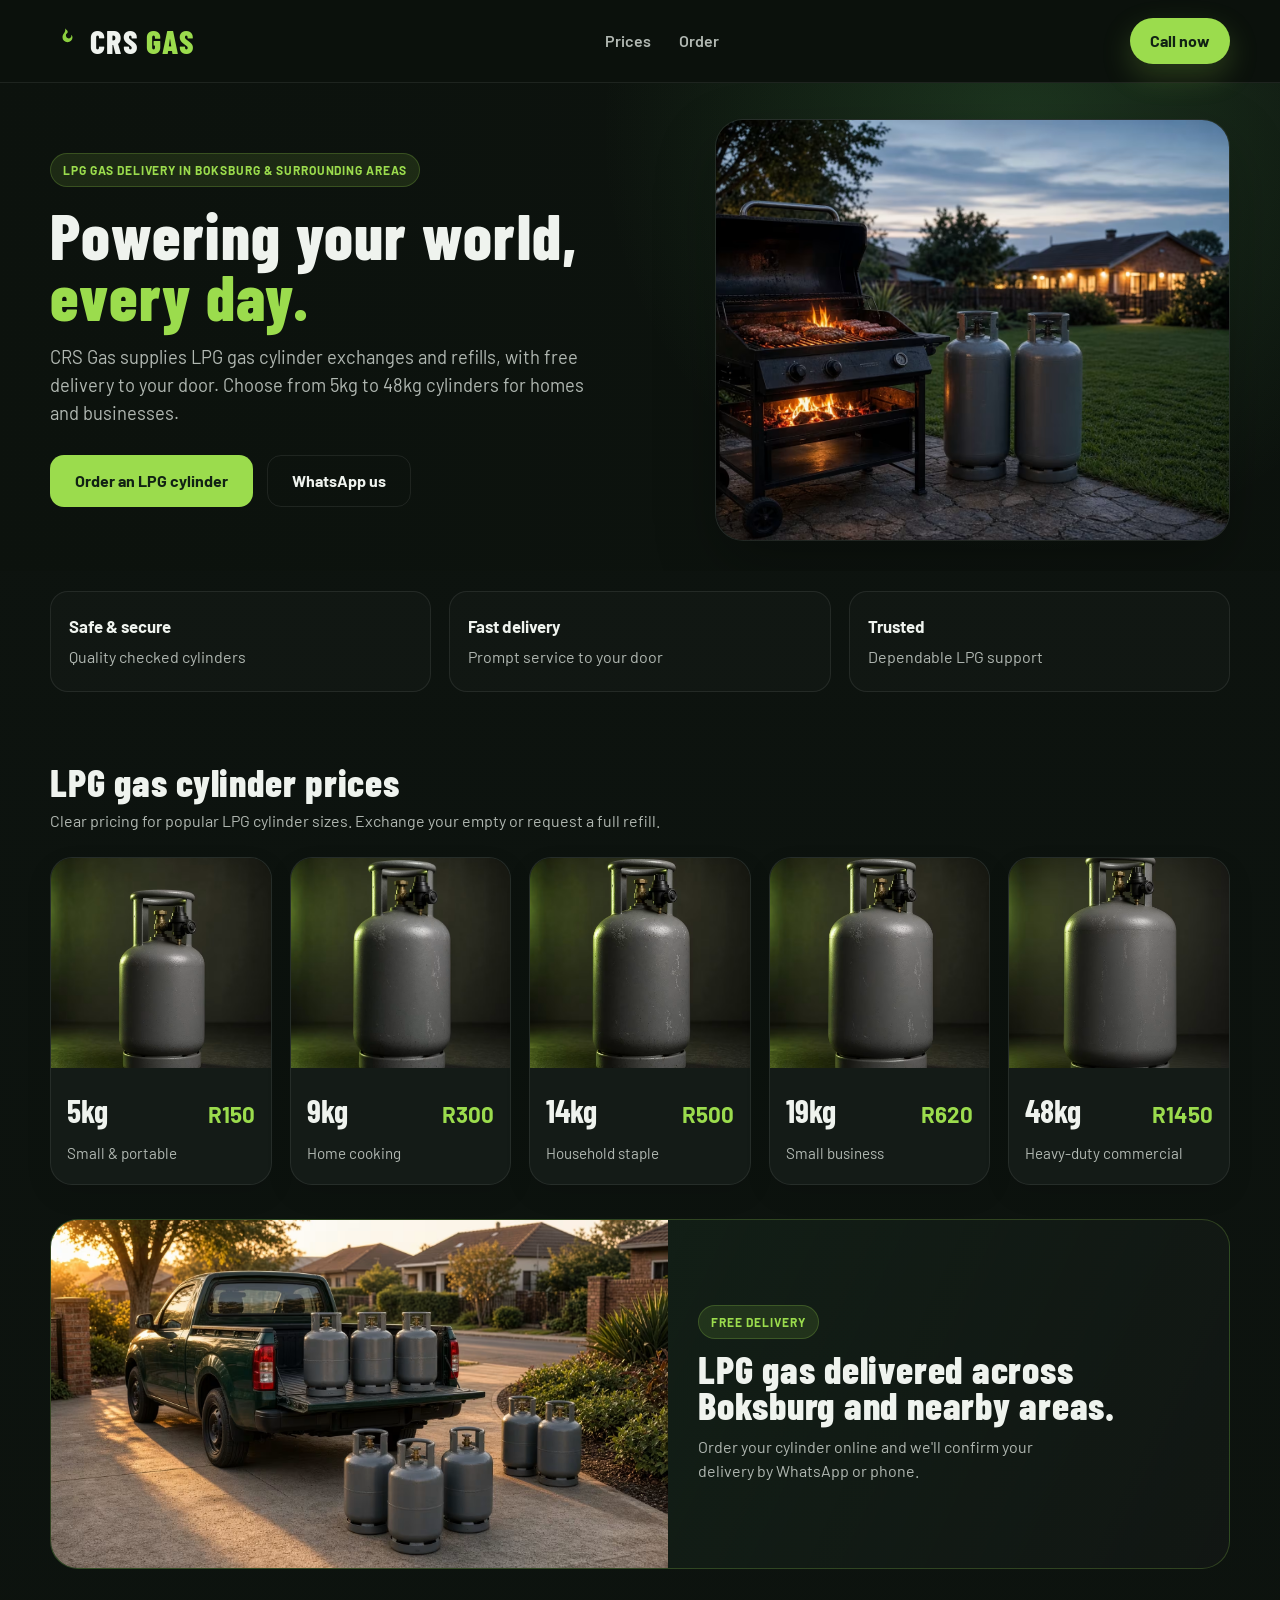
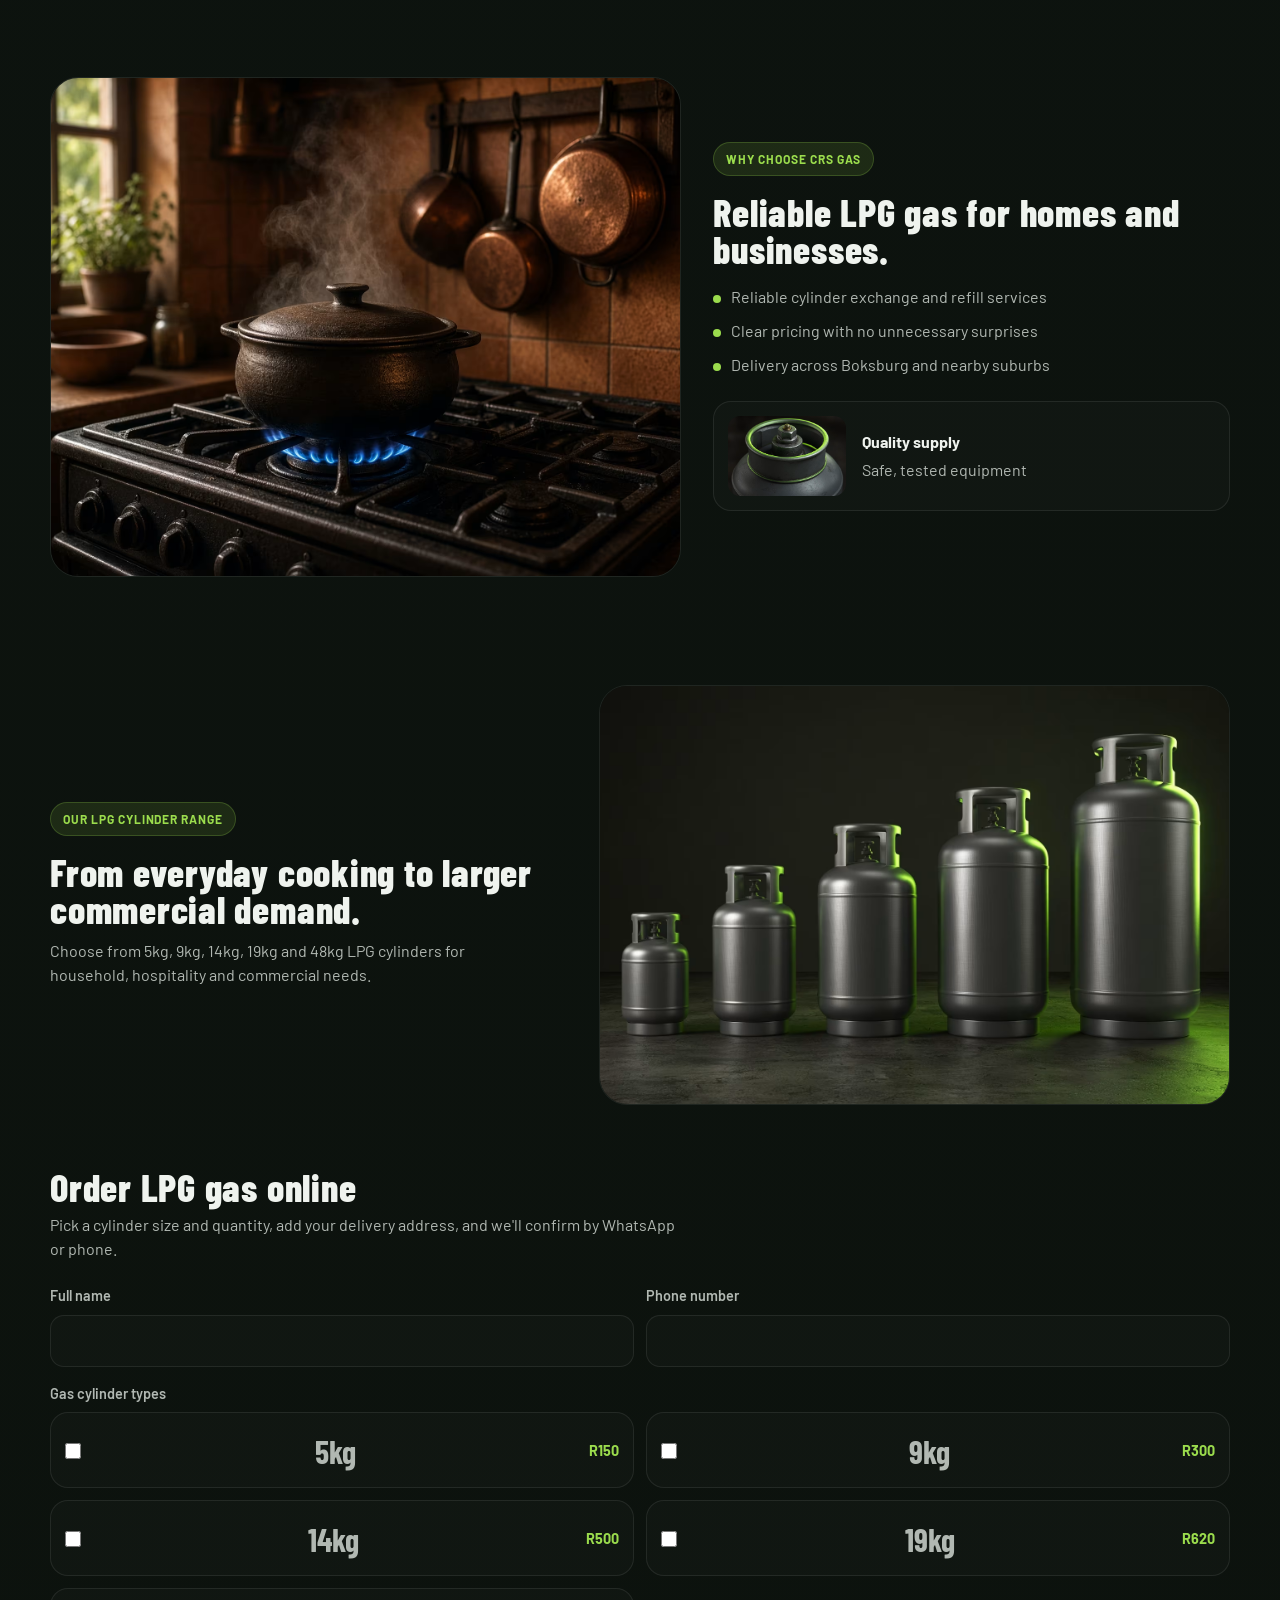
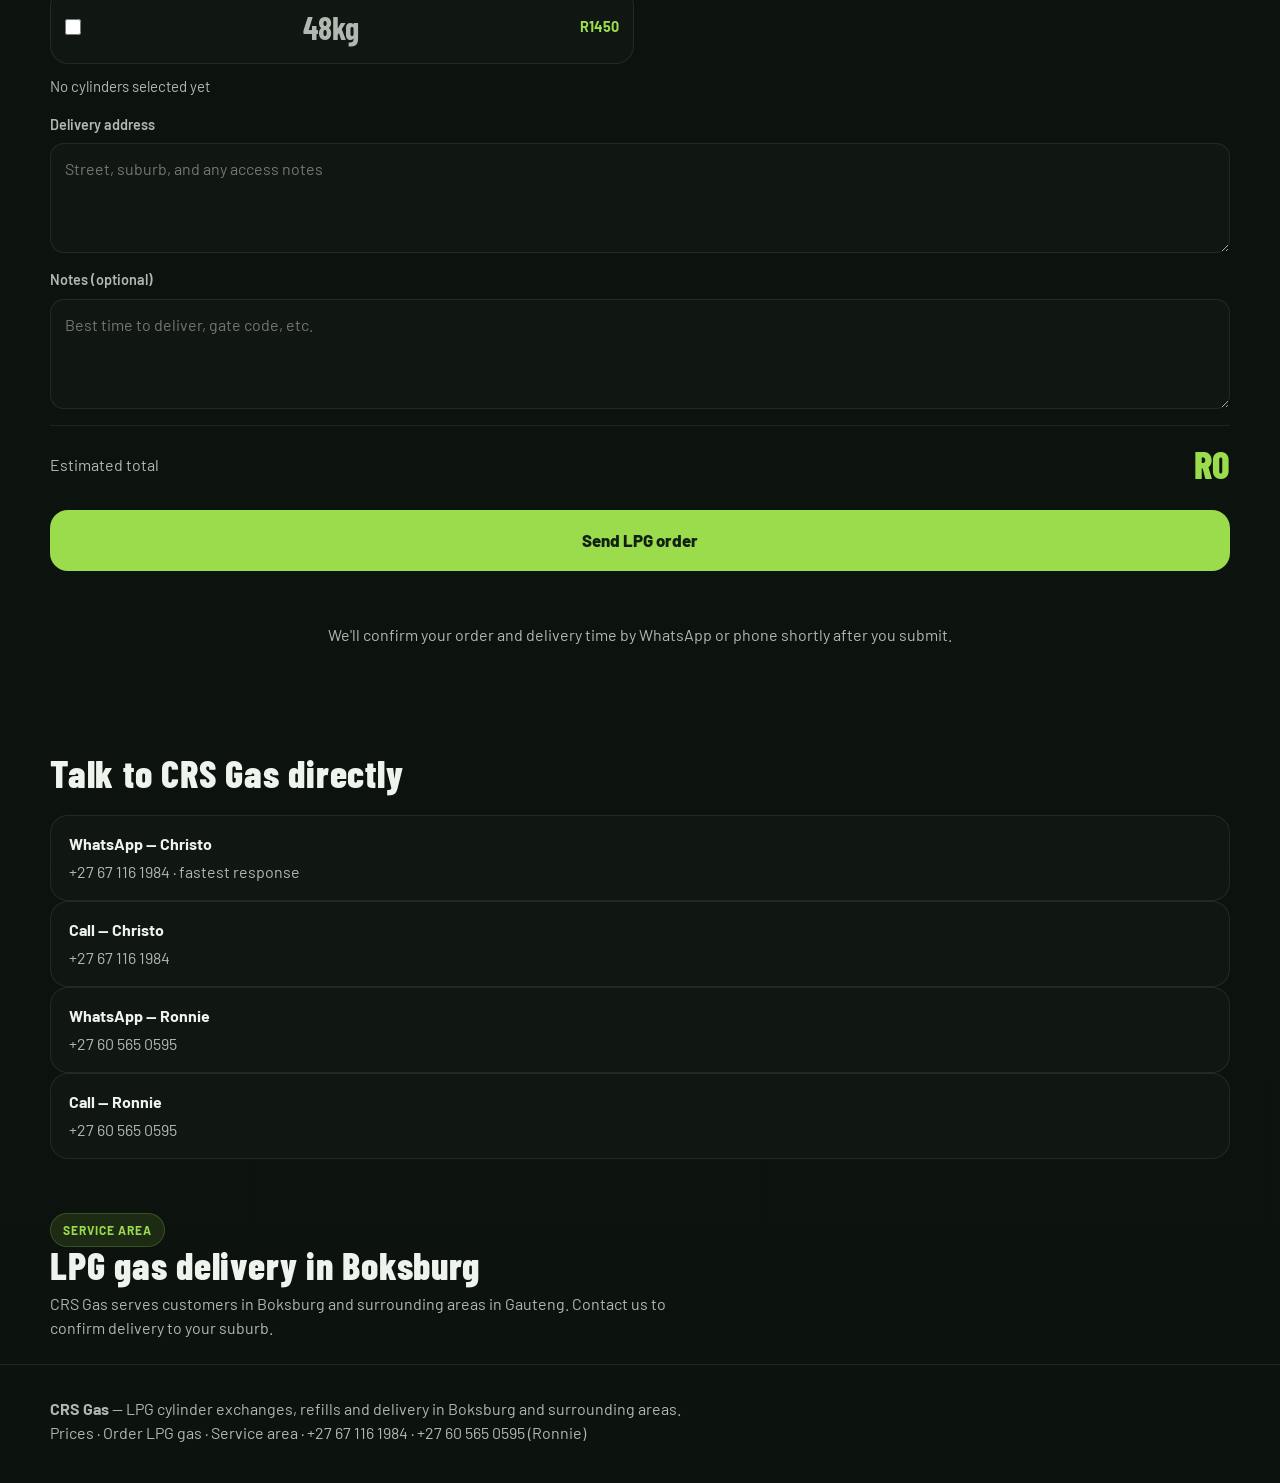
==== commit 2adbd380: "Restore main homepage to pre-Analytics version and keep Google Analytics tag" ====
--- a/index.html
+++ b/index.html
@@ -12,12 +12,12 @@
   <meta property="og:type" content="website">
   <meta property="og:site_name" content="CRS Gas">
   <meta property="og:title" content="CRS Gas | LPG Gas Cylinder Delivery &amp; Refills Boksburg">
-  <meta property="og:description" content="LPG gas cylinder exchanges, refills and free delivery across Boksburg and surrounding areas. 5kg to 48kg. Order today.">
+  <meta property="og:description" content="LPG gas cylinder exchanges, refills and free delivery across Boksburg and surrounding areas. 5kg to 48kg.">
   <meta property="og:url" content="https://crsgas.co.za/">
   <meta property="og:image" content="https://crsgas.co.za/hero-braai.avif">
   <meta name="twitter:card" content="summary_large_image">
   <meta name="twitter:title" content="CRS Gas | LPG Gas Cylinder Delivery &amp; Refills Boksburg">
-  <meta name="twitter:description" content="LPG gas cylinder exchanges, refills and free delivery across Boksburg and surrounding areas. 5kg to 48kg. Order today.">
+  <meta name="twitter:description" content="LPG gas cylinder exchanges, refills and free delivery across Boksburg and surrounding areas. 5kg to 48kg.">
   <meta name="twitter:image" content="https://crsgas.co.za/hero-braai.avif">
   <link rel="preconnect" href="https://fonts.googleapis.com">
   <link rel="preconnect" href="https://fonts.gstatic.com" crossorigin>
@@ -55,48 +55,63 @@
     <div class="hero-copy">
       <p class="eyebrow">LPG gas delivery in Boksburg &amp; surrounding areas</p>
       <h1>Powering your world, <em>every day.</em></h1>
-      <p class="lede">CRS Gas provides LPG gas refills and local delivery for homes and businesses. Choose from 5kg to 48kg cylinders and arrange your refill online or directly with our team.</p>
-      <div class="hero-ctas"><a class="btn btn-primary" href="#order">Order an LPG refill</a><a class="btn btn-outline" href="https://wa.me/27671161984" target="_blank" rel="noopener">WhatsApp us</a></div>
+      <p class="lede">CRS Gas supplies LPG gas cylinder exchanges and refills, with free delivery to your door. Choose from 5kg to 48kg cylinders for homes and businesses.</p>
+      <div class="hero-ctas"><a class="btn btn-primary" href="#order">Order an LPG cylinder</a><a class="btn btn-outline" href="https://wa.me/27671161984" target="_blank" rel="noopener">WhatsApp us</a></div>
     </div>
     <div class="hero-visual"><img src="./Images/hero-braai.avif" alt="LPG gas used for outdoor cooking and braai"></div>
   </div>
 </section>
-<div class="wrap"><div class="trust"><div class="trust-item"><strong>Local service</strong>Boksburg &amp; surrounding areas</div><div class="trust-item"><strong>Experienced</strong>Industry knowledge behind the business</div><div class="trust-item"><strong>Convenient</strong>Order a refill and arrange delivery</div></div></div>
+<div class="wrap"><div class="trust"><div class="trust-item"><strong>Safe &amp; secure</strong>Quality checked cylinders</div><div class="trust-item"><strong>Fast delivery</strong>Prompt service to your door</div><div class="trust-item"><strong>Trusted</strong>Dependable LPG support</div></div></div>
 <section class="prices" id="prices">
-  <div class="wrap"><div class="section-head"><h2>LPG gas refill prices</h2><p>Clear pricing for popular LPG cylinder sizes. Select a size below to start your refill order.</p></div>
+  <div class="wrap">
+    <div class="section-head"><h2>LPG gas cylinder prices</h2><p>Clear pricing for popular LPG cylinder sizes. Exchange your empty or request a full refill.</p></div>
     <div class="price-grid">
       <a class="price-card" href="#order" data-size="5kg" data-price="150"><img src="./Images/cyl-5kg.avif" alt="5kg LPG gas cylinder" class="price-image"><div class="price-body"><div class="price-topline"><span>5kg</span><strong>R150</strong></div><p>Small &amp; portable</p></div></a>
       <a class="price-card" href="#order" data-size="9kg" data-price="300"><img src="./Images/cyl-9kg.avif" alt="9kg LPG gas cylinder" class="price-image"><div class="price-body"><div class="price-topline"><span>9kg</span><strong>R300</strong></div><p>Home cooking</p></div></a>
       <a class="price-card" href="#order" data-size="14kg" data-price="500"><img src="./Images/cyl-14kg.avif" alt="14kg LPG gas cylinder" class="price-image"><div class="price-body"><div class="price-topline"><span>14kg</span><strong>R500</strong></div><p>Household staple</p></div></a>
       <a class="price-card" href="#order" data-size="19kg" data-price="620"><img src="./Images/cyl-19kg.avif" alt="19kg LPG gas cylinder" class="price-image"><div class="price-body"><div class="price-topline"><span>19kg</span><strong>R620</strong></div><p>Small business</p></div></a>
-      <a class="price-card wide" href="#order" data-size="48kg" data-price="1450"><img src="./Images/cyl-48kg.avif" alt="48kg LPG gas cylinder" class="price-image"><div class="price-body"><div class="price-topline"><span>48kg</span><strong>R1450</strong></div><p>Commercial demand</p></div></a>
+      <a class="price-card wide" href="#order" data-size="48kg" data-price="1450"><img src="./Images/cyl-48kg.avif" alt="48kg LPG gas cylinder" class="price-image"><div class="price-body"><div class="price-topline"><span>48kg</span><strong>R1450</strong></div><p>Heavy-duty commercial</p></div></a>
     </div>
-    <div class="delivery-banner"><div class="delivery-image"><img src="./Images/delivery.avif" alt="CRS Gas LPG cylinder delivery vehicle"></div><div class="delivery-copy"><span class="tag">Local delivery</span><h3>LPG gas delivered across Boksburg and surrounding areas.</h3><p>Order your refill online and we'll confirm your delivery by WhatsApp or phone.</p></div></div>
+    <div class="delivery-banner"><div class="delivery-image"><img src="./Images/delivery.avif" alt="CRS Gas LPG cylinder delivery vehicle"></div><div class="delivery-copy"><span class="tag">Free delivery</span><h3>LPG gas delivered across Boksburg and nearby areas.</h3><p>Order your cylinder online and we'll confirm your delivery by WhatsApp or phone.</p></div></div>
   </div>
 </section>
-<section class="feature-story"><div class="wrap feature-wrap"><div class="feature-photo"><img src="./Images/kitchen.avif" alt="Home kitchen using LPG gas for cooking"></div><div class="feature-copy"><span class="tag">Why choose CRS Gas</span><h2>Reliable LPG gas for homes and businesses.</h2><ul><li>Experienced knowledge of the gas industry</li><li>Clear pricing with no unnecessary surprises</li><li>Refill and delivery service in Boksburg and surrounding areas</li></ul><div class="mini-card"><img src="./Images/valve.avif" alt="LPG gas cylinder valve"><div><strong>Focused LPG service</strong><span>Practical refill support</span></div></div></div></div></section>
+<section class="feature-story"><div class="wrap feature-wrap"><div class="feature-photo"><img src="./Images/kitchen.avif" alt="Home kitchen using LPG gas for cooking"></div><div class="feature-copy"><span class="tag">Why choose CRS Gas</span><h2>Reliable LPG gas for homes and businesses.</h2><ul><li>Reliable cylinder exchange and refill services</li><li>Clear pricing with no unnecessary surprises</li><li>Delivery across Boksburg and nearby suburbs</li></ul><div class="mini-card"><img src="./Images/valve.avif" alt="LPG gas cylinder valve"><div><strong>Quality supply</strong><span>Safe, tested equipment</span></div></div></div></div></section>
 <section class="lineup-section"><div class="wrap lineup-wrap"><div class="lineup-copy"><span class="tag">Our LPG cylinder range</span><h2>From everyday cooking to larger commercial demand.</h2><p>Choose from 5kg, 9kg, 14kg, 19kg and 48kg LPG cylinders for household, hospitality and commercial needs.</p></div><div class="lineup-photo"><img src="./Images/lineup.avif" alt="Range of LPG gas cylinders from 5kg to 48kg"></div></div></section>
-<section class="order" id="order"><div class="wrap"><div class="section-head"><h2>Order LPG gas online</h2><p>Pick a cylinder size and quantity, add your delivery address, and we'll confirm by WhatsApp or phone.</p></div>
-<form id="order-form" action="https://formspree.io/f/xoeqeojy" method="POST"><input type="hidden" name="_subject" value="New CRS Gas LPG order">
-<div class="row-2"><div class="field"><label for="name">Full name</label><input type="text" id="name" name="name" autocomplete="name" required></div><div class="field"><label for="phone">Phone number</label><input type="tel" id="phone" name="phone" autocomplete="tel" required></div></div>
-<div class="field"><label>Gas cylinder types</label><div class="can-grid">
-<label class="can-option"><div class="can-top"><input type="checkbox" class="can-check" name="cylinder_types[]" value="5kg" data-price="150"><span class="can-name">5kg</span><span class="can-price">R150</span></div><input type="number" class="can-qty" name="quantity_5kg" data-size="5kg" min="1" max="20" value="1" aria-label="5kg quantity"></label>
-<label class="can-option"><div class="can-top"><input type="checkbox" class="can-check" name="cylinder_types[]" value="9kg" data-price="300"><span class="can-name">9kg</span><span class="can-price">R300</span></div><input type="number" class="can-qty" name="quantity_9kg" data-size="9kg" min="1" max="20" value="1" aria-label="9kg quantity"></label>
-<label class="can-option"><div class="can-top"><input type="checkbox" class="can-check" name="cylinder_types[]" value="14kg" data-price="500"><span class="can-name">14kg</span><span class="can-price">R500</span></div><input type="number" class="can-qty" name="quantity_14kg" data-size="14kg" min="1" max="20" value="1" aria-label="14kg quantity"></label>
-<label class="can-option"><div class="can-top"><input type="checkbox" class="can-check" name="cylinder_types[]" value="19kg" data-price="620"><span class="can-name">19kg</span><span class="can-price">R620</span></div><input type="number" class="can-qty" name="quantity_19kg" data-size="19kg" min="1" max="20" value="1" aria-label="19kg quantity"></label>
-<label class="can-option"><div class="can-top"><input type="checkbox" class="can-check" name="cylinder_types[]" value="48kg" data-price="1450"><span class="can-name">48kg</span><span class="can-price">R1450</span></div><input type="number" class="can-qty" name="quantity_48kg" data-size="48kg" min="1" max="20" value="1" aria-label="48kg quantity"></label>
-</div><div class="selected-types" id="selected-types" aria-live="polite">No cylinders selected yet</div></div>
-<div class="field"><label for="address">Delivery address</label><textarea id="address" name="address" autocomplete="street-address" placeholder="Street, suburb, and any access notes" required></textarea></div>
-<div class="field"><label for="notes">Notes (optional)</label><textarea id="notes" name="notes" placeholder="Best time to deliver, gate code, etc."></textarea></div>
-<input type="hidden" id="selected-cylinders" name="selected_cylinders"><input type="hidden" id="estimated-total" name="estimated_total">
-<div class="order-total"><span class="label">Estimated total</span><span class="amount" id="order-total">R0</span></div><button type="submit" class="submit-btn" id="submit-btn">Send LPG order</button><p class="form-status" id="form-status" role="status" aria-live="polite"></p><p class="form-note">We'll confirm your order and delivery time by WhatsApp or phone shortly after you submit.</p>
-</form></div></section>
-<section class="contact"><div class="wrap"><div class="section-head"><h2>Talk to CRS Gas directly</h2></div><div class="contact-cards"><a class="contact-card" href="https://wa.me/27671161984" target="_blank" rel="noopener"><div><strong>WhatsApp — Christo</strong><span>+27 67 116 1984 · fastest response</span></div></a><a class="contact-card" href="tel:+27671161984"><div><strong>Call — Christo</strong><span>+27 67 116 1984</span></div></a><a class="contact-card" href="https://wa.me/27605650595" target="_blank" rel="noopener"><div><strong>WhatsApp — Ronnie</strong><span>+27 60 565 0595</span></div></a><a class="contact-card" href="tel:+27605650595"><div><strong>Call — Ronnie</strong><span>+27 60 565 0595</span></div></a></div></div></section>
-<section class="service-area" id="service-area"><div class="wrap"><div class="section-head"><span class="tag">Service area</span><h2>LPG gas delivery in Boksburg &amp; surrounding areas</h2><p>CRS Gas serves customers in Boksburg and surrounding areas. Contact us to confirm delivery to your specific suburb or address.</p></div></div></section>
+<section class="order" id="order">
+  <div class="wrap"><div class="section-head"><h2>Order LPG gas online</h2><p>Pick a cylinder size and quantity, add your delivery address, and we'll confirm by WhatsApp or phone.</p></div>
+    <form id="order-form" action="https://formspree.io/f/xoeqeojy" method="POST"><input type="hidden" name="_subject" value="New CRS Gas LPG order">
+      <div class="row-2"><div class="field"><label for="name">Full name</label><input type="text" id="name" name="name" autocomplete="name" required></div><div class="field"><label for="phone">Phone number</label><input type="tel" id="phone" name="phone" autocomplete="tel" required></div></div>
+      <div class="field"><label>Gas cylinder types</label><div class="can-grid">
+        <label class="can-option"><div class="can-top"><input type="checkbox" class="can-check" name="cylinder_types[]" value="5kg" data-price="150"><span class="can-name">5kg</span><span class="can-price">R150</span></div><input type="number" class="can-qty" name="quantity_5kg" data-size="5kg" min="1" max="20" value="1" aria-label="5kg quantity"></label>
+        <label class="can-option"><div class="can-top"><input type="checkbox" class="can-check" name="cylinder_types[]" value="9kg" data-price="300"><span class="can-name">9kg</span><span class="can-price">R300</span></div><input type="number" class="can-qty" name="quantity_9kg" data-size="9kg" min="1" max="20" value="1" aria-label="9kg quantity"></label>
+        <label class="can-option"><div class="can-top"><input type="checkbox" class="can-check" name="cylinder_types[]" value="14kg" data-price="500"><span class="can-name">14kg</span><span class="can-price">R500</span></div><input type="number" class="can-qty" name="quantity_14kg" data-size="14kg" min="1" max="20" value="1" aria-label="14kg quantity"></label>
+        <label class="can-option"><div class="can-top"><input type="checkbox" class="can-check" name="cylinder_types[]" value="19kg" data-price="620"><span class="can-name">19kg</span><span class="can-price">R620</span></div><input type="number" class="can-qty" name="quantity_19kg" data-size="19kg" min="1" max="20" value="1" aria-label="19kg quantity"></label>
+        <label class="can-option"><div class="can-top"><input type="checkbox" class="can-check" name="cylinder_types[]" value="48kg" data-price="1450"><span class="can-name">48kg</span><span class="can-price">R1450</span></div><input type="number" class="can-qty" name="quantity_48kg" data-size="48kg" min="1" max="20" value="1" aria-label="48kg quantity"></label>
+      </div><div class="selected-types" id="selected-types" aria-live="polite">No cylinders selected yet</div></div>
+      <div class="field"><label for="address">Delivery address</label><textarea id="address" name="address" autocomplete="street-address" placeholder="Street, suburb, and any access notes" required></textarea></div>
+      <div class="field"><label for="notes">Notes (optional)</label><textarea id="notes" name="notes" placeholder="Best time to deliver, gate code, etc."></textarea></div>
+      <input type="hidden" id="selected-cylinders" name="selected_cylinders"><input type="hidden" id="estimated-total" name="estimated_total">
+      <div class="order-total"><span class="label">Estimated total</span><span class="amount" id="order-total">R0</span></div>
+      <button type="submit" class="submit-btn" id="submit-btn">Send LPG order</button><p class="form-status" id="form-status" role="status" aria-live="polite"></p><p class="form-note">We'll confirm your order and delivery time by WhatsApp or phone shortly after you submit.</p>
+    </form>
+  </div>
+</section>
+<section class="contact"><div class="wrap"><div class="section-head"><h2>Talk to CRS Gas directly</h2></div><div class="contact-cards">
+  <a class="contact-card" href="https://wa.me/27671161984" target="_blank" rel="noopener"><div><strong>WhatsApp — Christo</strong><span>+27 67 116 1984 · fastest response</span></div></a>
+  <a class="contact-card" href="tel:+27671161984"><div><strong>Call — Christo</strong><span>+27 67 116 1984</span></div></a>
+  <a class="contact-card" href="https://wa.me/27605650595" target="_blank" rel="noopener"><div><strong>WhatsApp — Ronnie</strong><span>+27 60 565 0595</span></div></a>
+  <a class="contact-card" href="tel:+27605650595"><div><strong>Call — Ronnie</strong><span>+27 60 565 0595</span></div></a>
+</div></div></section>
+<section class="service-area" id="service-area"><div class="wrap"><div class="section-head"><span class="tag">Service area</span><h2>LPG gas delivery in Boksburg</h2><p>CRS Gas serves customers in Boksburg and surrounding areas in Gauteng. Contact us to confirm delivery to your suburb.</p></div></div></section>
 </main>
-<footer id="sitemap"><div class="wrap"><p><strong>CRS Gas</strong> — LPG gas refills and delivery in Boksburg and surrounding areas.</p><p><a href="./index.html">Home</a> · <a href="#prices">Prices</a> · <a href="#order">Order</a></p><p>Follow CRS Gas: <a href="https://www.instagram.com/crsgas/" target="_blank" rel="noopener">Instagram</a> · <a href="https://www.tiktok.com/@crs.gas/photo/7681290595926576404" target="_blank" rel="noopener">TikTok</a> · <a href="https://web.facebook.com/people/Crs-Gas/pfbid0HDh7pnnF5ugY9uyYHnhJgjTRQXg6adeEacdpoYNkoc6NVzxAKgkfBv9WuPXhDZ5gl/" target="_blank" rel="noopener">Facebook</a></p><p>&copy; 2026 CRS Gas. All rights reserved.</p></div></footer>
+<footer id="sitemap"><div class="wrap"><p><strong>CRS Gas</strong> — LPG cylinder exchanges, refills and delivery in Boksburg and surrounding areas.</p><p><a href="#prices">Prices</a> · <a href="#order">Order LPG gas</a> · <a href="#service-area">Service area</a> · <a href="tel:+27671161984">+27 67 116 1984</a> · <a href="tel:+27605650595">+27 60 565 0595 (Ronnie)</a></p></div></footer>
 <script>
-(function(){const checks=[...document.querySelectorAll('.can-check')],qtys=[...document.querySelectorAll('.can-qty')],summary=document.getElementById('selected-types'),total=document.getElementById('order-total'),selected=document.getElementById('selected-cylinders'),estimated=document.getElementById('estimated-total');function update(){const items=checks.filter(c=>c.checked).map(c=>{const q=document.querySelector('.can-qty[data-size="'+c.value+'"]');return{size:c.value,qty:Math.max(1,parseInt(q.value||'1',10)),price:Number(c.dataset.price)}}),amount=items.reduce((sum,i)=>sum+i.qty*i.price,0);summary.textContent=items.length?items.map(i=>i.qty+' × '+i.size+' — R'+i.qty*i.price).join(' · '):'No cylinders selected yet';total.textContent='R'+amount.toLocaleString('en-ZA');selected.value=items.map(i=>i.qty+' x '+i.size).join(', ');estimated.value='R'+amount}checks.forEach(c=>c.addEventListener('change',update));qtys.forEach(q=>q.addEventListener('input',update));document.querySelectorAll('.price-card').forEach(card=>card.addEventListener('click',function(){setTimeout(()=>{const check=document.querySelector('.can-check[value="'+card.dataset.size+'"]');if(check){check.checked=true;document.getElementById('order').scrollIntoView({behavior:'smooth'});update()}},0)}));document.getElementById('order-form').addEventListener('submit',function(e){if(!checks.some(c=>c.checked)){e.preventDefault();document.getElementById('form-status').textContent='Please select at least one cylinder size.';return}update()});update()})();
+var canOptions=document.querySelectorAll('.can-option');var selectedTypes=document.getElementById('selected-types');var hiddenSelection=document.getElementById('selected-cylinders');var estimatedTotal=document.getElementById('estimated-total');var totalEl=document.getElementById('order-total');
+function updateSelectedSummary(){var selected=[];canOptions.forEach(function(option){var check=option.querySelector('.can-check');var qtyInput=option.querySelector('.can-qty');var isChecked=check.checked;option.classList.toggle('selected',isChecked);qtyInput.disabled=!isChecked;if(isChecked){var qty=parseInt(qtyInput.value,10)||0;if(qty>0)selected.push(check.value+' x'+qty);}});selectedTypes.textContent=selected.length?'Selected: '+selected.join(', '):'No cylinders selected yet';hiddenSelection.value=selected.length?selected.join(' | '):'';updateTotal();}
+function updateTotal(){var total=0;canOptions.forEach(function(option){var check=option.querySelector('.can-check');if(check.checked){var price=parseFloat(check.getAttribute('data-price'))||0;var qty=parseInt(option.querySelector('.can-qty').value,10)||0;total+=price*qty;}});totalEl.textContent='R'+total;estimatedTotal.value=total?'R'+total:'R0';}
+canOptions.forEach(function(option){var check=option.querySelector('.can-check');var qtyInput=option.querySelector('.can-qty');check.addEventListener('change',updateSelectedSummary);qtyInput.addEventListener('input',updateSelectedSummary);});
+document.querySelectorAll('.price-card').forEach(function(card){card.addEventListener('click',function(){var size=card.getAttribute('data-size');var target=document.querySelector('.can-check[value="'+size+'"]');if(target){target.checked=true;var qtyInput=target.closest('.can-option').querySelector('.can-qty');qtyInput.value=1;updateSelectedSummary();}});});
+var form=document.getElementById('order-form');var submitBtn=document.getElementById('submit-btn');var status=document.getElementById('form-status');form.addEventListener('submit',function(e){e.preventDefault();if(form.action.indexOf('YOUR_FORM_ID')!==-1){status.textContent='Form isn\'t connected yet — add your Formspree ID to go live.';status.className='form-status err';return;}submitBtn.disabled=true;submitBtn.textContent='Sending…';fetch(form.action,{method:'POST',body:new FormData(form),headers:{'Accept':'application/json'}}).then(function(res){if(res.ok){status.textContent='Order sent — we\'ll be in touch shortly.';status.className='form-status ok';form.reset();updateSelectedSummary();}else{status.textContent='Something went wrong — please WhatsApp us instead.';status.className='form-status err';}}).catch(function(){status.textContent='Something went wrong — please WhatsApp us instead.';status.className='form-status err';}).finally(function(){submitBtn.disabled=false;submitBtn.textContent='Send LPG order';});});updateSelectedSummary();
 </script>
 </body>
-</html>
+</html>
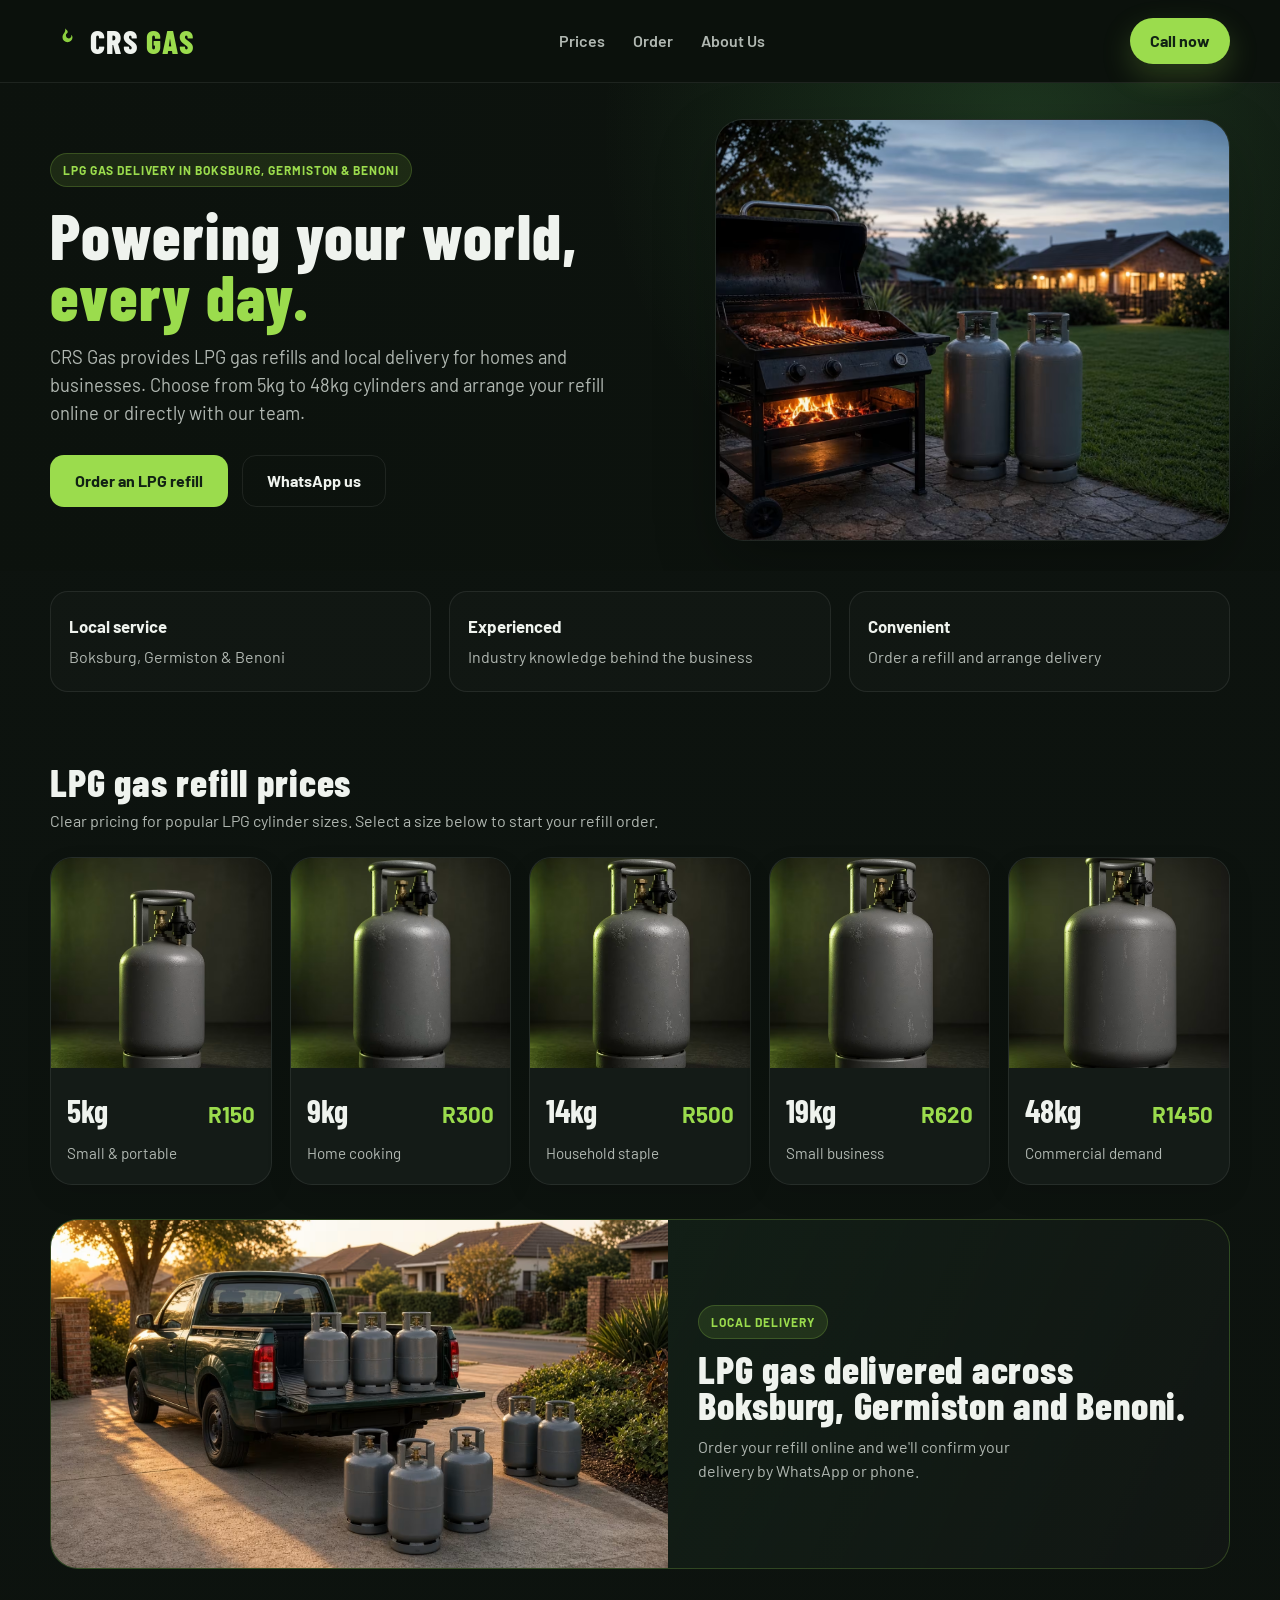
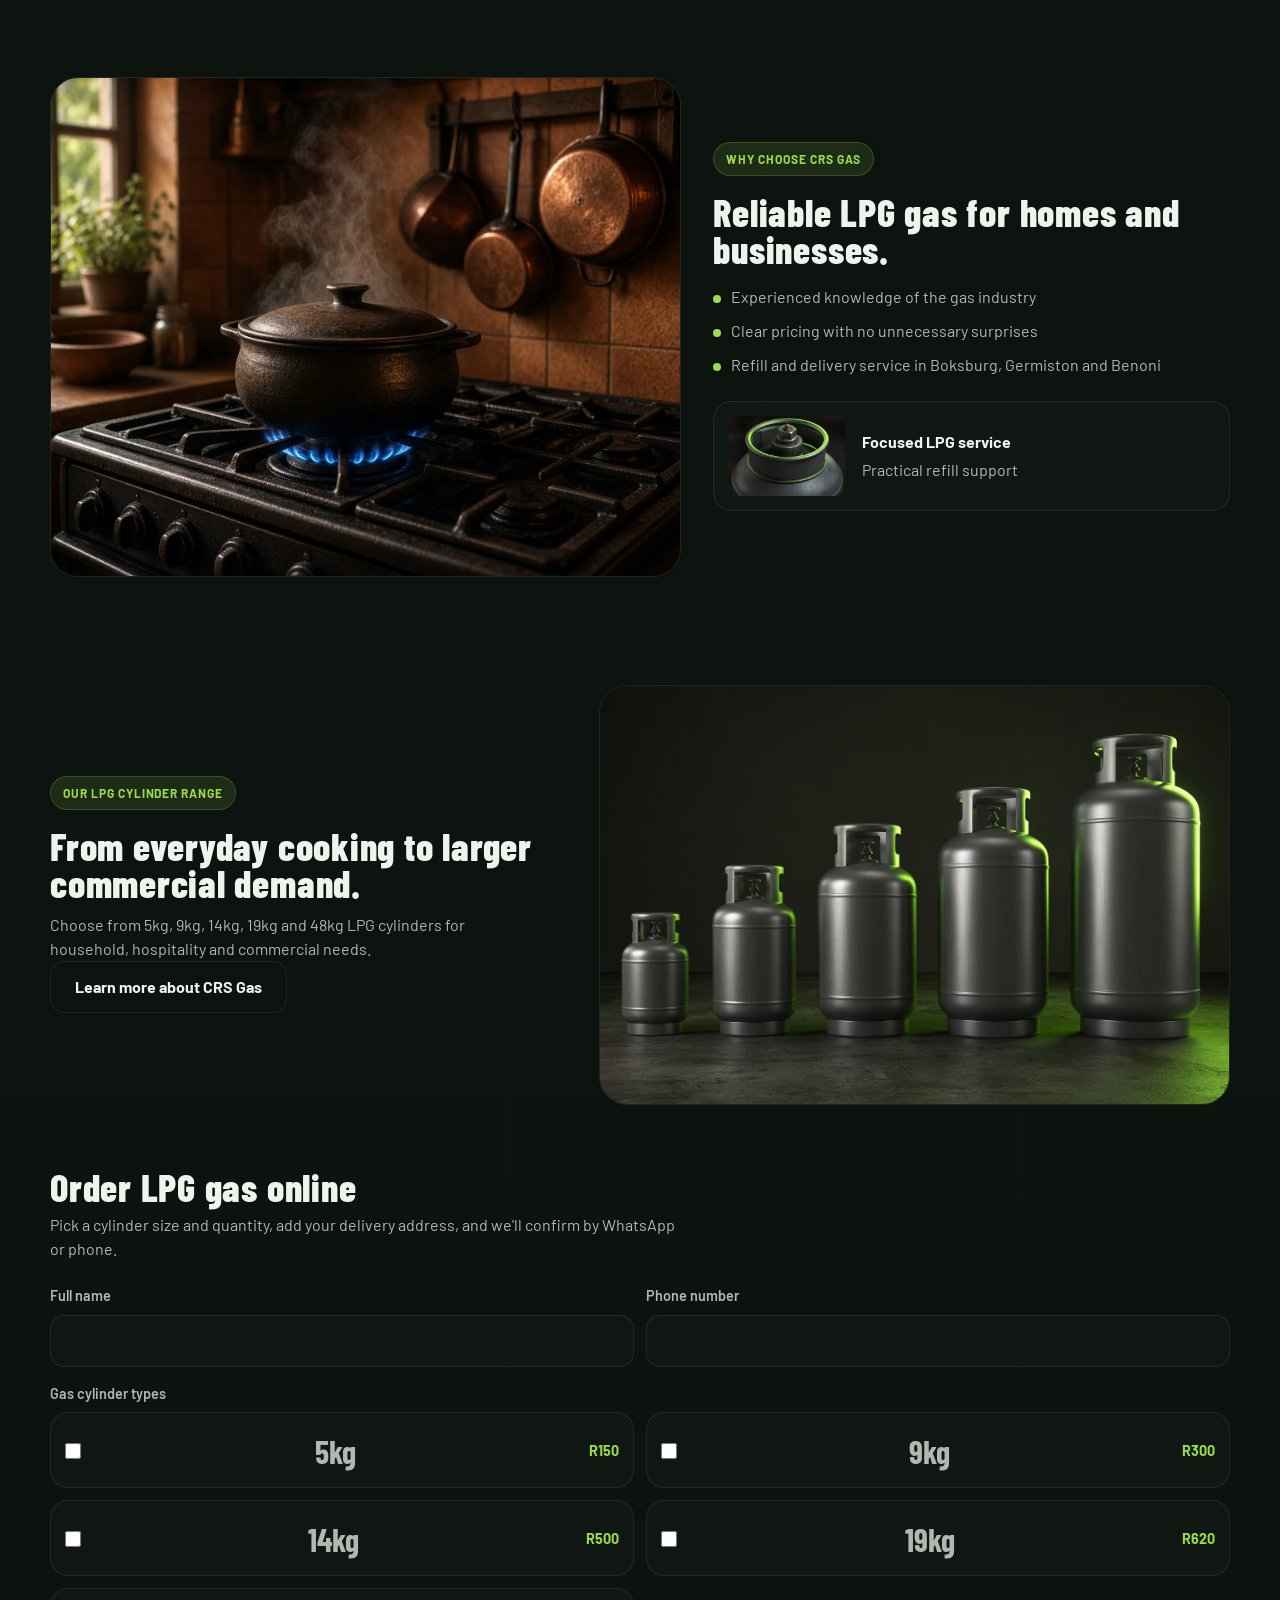
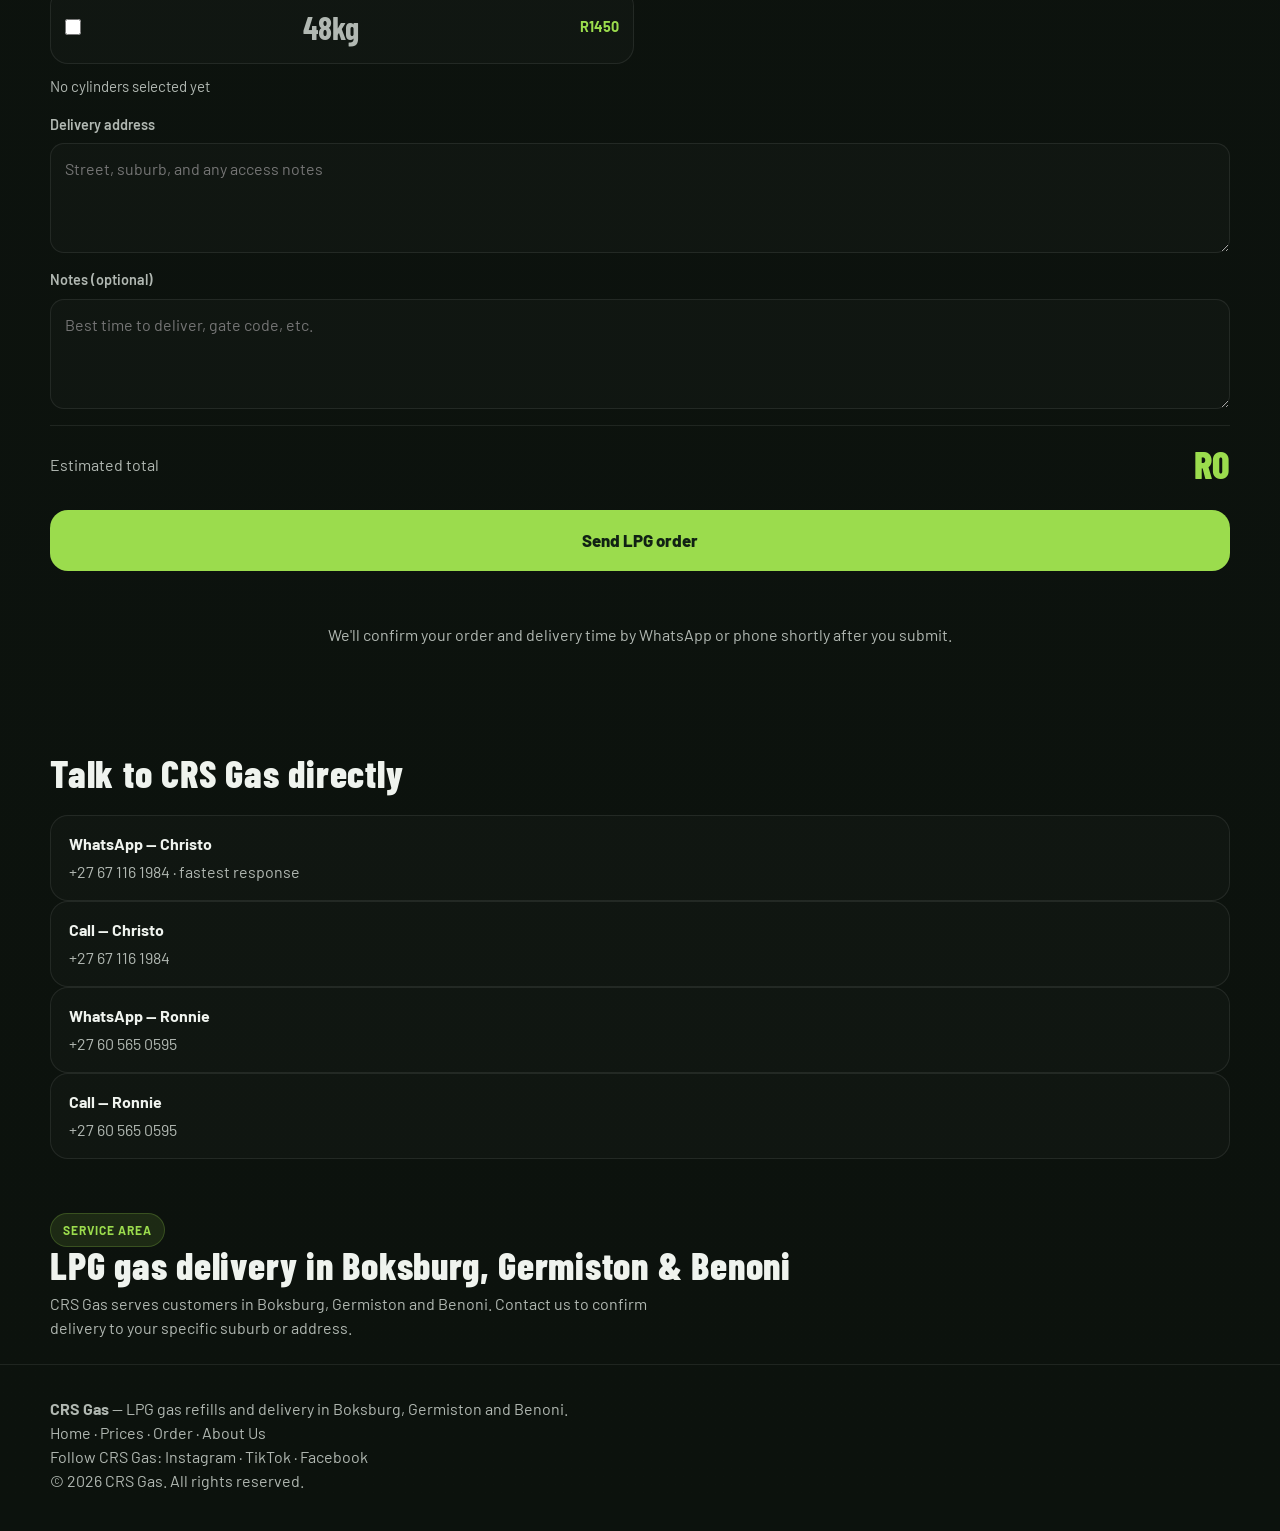
==== commit c84f7561: "Fix cylinder quantity inputs in order form" ====
--- a/index.html
+++ b/index.html
@@ -3,21 +3,21 @@
 <head>
   <meta charset="UTF-8">
   <meta name="viewport" content="width=device-width, initial-scale=1.0">
-  <title>CRS Gas | LPG Gas Cylinder Delivery &amp; Refills Boksburg</title>
-  <meta name="description" content="CRS Gas provides LPG gas cylinder exchanges, refills and free delivery across Boksburg and surrounding areas. 5kg to 48kg. Order today.">
+  <title>CRS Gas | LPG Gas Refills &amp; Delivery Boksburg, Germiston &amp; Benoni</title>
+  <meta name="description" content="CRS Gas provides LPG gas refills and local delivery for homes and businesses in Boksburg, Germiston and Benoni. 5kg to 48kg.">
   <meta name="robots" content="index, follow, max-image-preview:large">
   <meta name="author" content="CRS Gas">
   <link rel="canonical" href="https://crsgas.co.za/">
   <link rel="icon" href="favicon.svg" type="image/svg+xml">
   <meta property="og:type" content="website">
   <meta property="og:site_name" content="CRS Gas">
-  <meta property="og:title" content="CRS Gas | LPG Gas Cylinder Delivery &amp; Refills Boksburg">
-  <meta property="og:description" content="LPG gas cylinder exchanges, refills and free delivery across Boksburg and surrounding areas. 5kg to 48kg.">
+  <meta property="og:title" content="CRS Gas | LPG Gas Refills &amp; Delivery">
+  <meta property="og:description" content="LPG gas refills and local delivery for homes and businesses in Boksburg, Germiston and Benoni. 5kg to 48kg.">
   <meta property="og:url" content="https://crsgas.co.za/">
   <meta property="og:image" content="https://crsgas.co.za/hero-braai.avif">
   <meta name="twitter:card" content="summary_large_image">
-  <meta name="twitter:title" content="CRS Gas | LPG Gas Cylinder Delivery &amp; Refills Boksburg">
-  <meta name="twitter:description" content="LPG gas cylinder exchanges, refills and free delivery across Boksburg and surrounding areas. 5kg to 48kg.">
+  <meta name="twitter:title" content="CRS Gas | LPG Gas Refills &amp; Delivery">
+  <meta name="twitter:description" content="LPG gas refills and local delivery for homes and businesses in Boksburg, Germiston and Benoni. 5kg to 48kg.">
   <meta name="twitter:image" content="https://crsgas.co.za/hero-braai.avif">
   <link rel="preconnect" href="https://fonts.googleapis.com">
   <link rel="preconnect" href="https://fonts.gstatic.com" crossorigin>
@@ -32,7 +32,7 @@
     gtag('config', 'G-MKJSPKYF49');
   </script>
   <script type="application/ld+json">
-  {"@context":"https://schema.org","@type":"LocalBusiness","@id":"https://crsgas.co.za/#business","name":"CRS Gas","url":"https://crsgas.co.za/","telephone":["+27671161984","+27605650595"],"description":"LPG gas cylinder exchanges, refills and free delivery across Boksburg and surrounding areas.","areaServed":[{"@type":"City","name":"Boksburg"},{"@type":"AdministrativeArea","name":"Gauteng"}],"priceRange":"R150-R1450"}
+  {"@context":"https://schema.org","@type":"LocalBusiness","@id":"https://crsgas.co.za/#business","name":"CRS Gas","url":"https://crsgas.co.za/","telephone":["+27671161984","+27605650595"],"description":"LPG gas refill and delivery service for homes and businesses in Boksburg, Germiston and Benoni.","areaServed":[{"@type":"City","name":"Boksburg"},{"@type":"City","name":"Germiston"},{"@type":"City","name":"Benoni"}],"founder":{"@type":"Person","name":"Christo Jordaan"},"priceRange":"R150-R1450","sameAs":["https://www.instagram.com/crsgas/","https://www.tiktok.com/@crs.gas/photo/7681290595926576404","https://web.facebook.com/people/Crs-Gas/pfbid0HDh7pnnF5ugY9uyYHnhJgjTRQXg6adeEacdpoYNkoc6NVzxAKgkfBv9WuPXhDZ5gl/"]}
   </script>
   <script type="application/ld+json">
   {"@context":"https://schema.org","@type":"WebSite","@id":"https://crsgas.co.za/#website","name":"CRS Gas","url":"https://crsgas.co.za/"}
@@ -41,11 +41,11 @@
 <body id="top">
 <header>
   <div class="header-inner wrap">
-    <div class="brand" aria-label="CRS Gas home">
+    <a class="brand" aria-label="CRS Gas home" href="./index.html">
       <svg viewBox="0 0 24 24" fill="none" aria-hidden="true"><path d="M12 2c1 3-2 4-2 7a4 4 0 008 0c0-1-1-2-1-2 .5 2-1 3-2 3a2.5 2.5 0 01-1-4.7C15 4 12 2 12 2z" fill="#8ccf3f"/></svg>
       <span class="brand-text">CRS <span>GAS</span></span>
-    </div>
-    <nav class="main-nav" aria-label="Main navigation"><a href="#prices">Prices</a><a href="#order">Order</a></nav>
+    </a>
+    <nav class="main-nav" aria-label="Main navigation"><a href="./index.html#prices">Prices</a><a href="./index.html#order">Order</a><a href="./about.html" aria-label="About CRS Gas">About Us</a></nav>
     <a class="call-btn" href="tel:+27671161984">Call now</a>
   </div>
 </header>
@@ -53,30 +53,30 @@
 <section class="hero">
   <div class="wrap hero-inner">
     <div class="hero-copy">
-      <p class="eyebrow">LPG gas delivery in Boksburg &amp; surrounding areas</p>
+      <p class="eyebrow">LPG gas delivery in Boksburg, Germiston &amp; Benoni</p>
       <h1>Powering your world, <em>every day.</em></h1>
-      <p class="lede">CRS Gas supplies LPG gas cylinder exchanges and refills, with free delivery to your door. Choose from 5kg to 48kg cylinders for homes and businesses.</p>
-      <div class="hero-ctas"><a class="btn btn-primary" href="#order">Order an LPG cylinder</a><a class="btn btn-outline" href="https://wa.me/27671161984" target="_blank" rel="noopener">WhatsApp us</a></div>
+      <p class="lede">CRS Gas provides LPG gas refills and local delivery for homes and businesses. Choose from 5kg to 48kg cylinders and arrange your refill online or directly with our team.</p>
+      <div class="hero-ctas"><a class="btn btn-primary" href="./index.html#order">Order an LPG refill</a><a class="btn btn-outline" href="https://wa.me/27671161984" target="_blank" rel="noopener">WhatsApp us</a></div>
     </div>
     <div class="hero-visual"><img src="./Images/hero-braai.avif" alt="LPG gas used for outdoor cooking and braai"></div>
   </div>
 </section>
-<div class="wrap"><div class="trust"><div class="trust-item"><strong>Safe &amp; secure</strong>Quality checked cylinders</div><div class="trust-item"><strong>Fast delivery</strong>Prompt service to your door</div><div class="trust-item"><strong>Trusted</strong>Dependable LPG support</div></div></div>
+<div class="wrap"><div class="trust"><div class="trust-item"><strong>Local service</strong>Boksburg, Germiston &amp; Benoni</div><div class="trust-item"><strong>Experienced</strong>Industry knowledge behind the business</div><div class="trust-item"><strong>Convenient</strong>Order a refill and arrange delivery</div></div></div>
 <section class="prices" id="prices">
   <div class="wrap">
-    <div class="section-head"><h2>LPG gas cylinder prices</h2><p>Clear pricing for popular LPG cylinder sizes. Exchange your empty or request a full refill.</p></div>
+    <div class="section-head"><h2>LPG gas refill prices</h2><p>Clear pricing for popular LPG cylinder sizes. Select a size below to start your refill order.</p></div>
     <div class="price-grid">
-      <a class="price-card" href="#order" data-size="5kg" data-price="150"><img src="./Images/cyl-5kg.avif" alt="5kg LPG gas cylinder" class="price-image"><div class="price-body"><div class="price-topline"><span>5kg</span><strong>R150</strong></div><p>Small &amp; portable</p></div></a>
-      <a class="price-card" href="#order" data-size="9kg" data-price="300"><img src="./Images/cyl-9kg.avif" alt="9kg LPG gas cylinder" class="price-image"><div class="price-body"><div class="price-topline"><span>9kg</span><strong>R300</strong></div><p>Home cooking</p></div></a>
-      <a class="price-card" href="#order" data-size="14kg" data-price="500"><img src="./Images/cyl-14kg.avif" alt="14kg LPG gas cylinder" class="price-image"><div class="price-body"><div class="price-topline"><span>14kg</span><strong>R500</strong></div><p>Household staple</p></div></a>
-      <a class="price-card" href="#order" data-size="19kg" data-price="620"><img src="./Images/cyl-19kg.avif" alt="19kg LPG gas cylinder" class="price-image"><div class="price-body"><div class="price-topline"><span>19kg</span><strong>R620</strong></div><p>Small business</p></div></a>
-      <a class="price-card wide" href="#order" data-size="48kg" data-price="1450"><img src="./Images/cyl-48kg.avif" alt="48kg LPG gas cylinder" class="price-image"><div class="price-body"><div class="price-topline"><span>48kg</span><strong>R1450</strong></div><p>Heavy-duty commercial</p></div></a>
+      <a class="price-card" href="./index.html#order" data-size="5kg" data-price="150"><img src="./Images/cyl-5kg.avif" alt="5kg LPG gas cylinder" class="price-image"><div class="price-body"><div class="price-topline"><span>5kg</span><strong>R150</strong></div><p>Small &amp; portable</p></div></a>
+      <a class="price-card" href="./index.html#order" data-size="9kg" data-price="300"><img src="./Images/cyl-9kg.avif" alt="9kg LPG gas cylinder" class="price-image"><div class="price-body"><div class="price-topline"><span>9kg</span><strong>R300</strong></div><p>Home cooking</p></div></a>
+      <a class="price-card" href="./index.html#order" data-size="14kg" data-price="500"><img src="./Images/cyl-14kg.avif" alt="14kg LPG gas cylinder" class="price-image"><div class="price-body"><div class="price-topline"><span>14kg</span><strong>R500</strong></div><p>Household staple</p></div></a>
+      <a class="price-card" href="./index.html#order" data-size="19kg" data-price="620"><img src="./Images/cyl-19kg.avif" alt="19kg LPG gas cylinder" class="price-image"><div class="price-body"><div class="price-topline"><span>19kg</span><strong>R620</strong></div><p>Small business</p></div></a>
+      <a class="price-card wide" href="./index.html#order" data-size="48kg" data-price="1450"><img src="./Images/cyl-48kg.avif" alt="48kg LPG gas cylinder" class="price-image"><div class="price-body"><div class="price-topline"><span>48kg</span><strong>R1450</strong></div><p>Commercial demand</p></div></a>
     </div>
-    <div class="delivery-banner"><div class="delivery-image"><img src="./Images/delivery.avif" alt="CRS Gas LPG cylinder delivery vehicle"></div><div class="delivery-copy"><span class="tag">Free delivery</span><h3>LPG gas delivered across Boksburg and nearby areas.</h3><p>Order your cylinder online and we'll confirm your delivery by WhatsApp or phone.</p></div></div>
+    <div class="delivery-banner"><div class="delivery-image"><img src="./Images/delivery.avif" alt="CRS Gas LPG cylinder delivery vehicle"></div><div class="delivery-copy"><span class="tag">Local delivery</span><h3>LPG gas delivered across Boksburg, Germiston and Benoni.</h3><p>Order your refill online and we'll confirm your delivery by WhatsApp or phone.</p></div></div>
   </div>
 </section>
-<section class="feature-story"><div class="wrap feature-wrap"><div class="feature-photo"><img src="./Images/kitchen.avif" alt="Home kitchen using LPG gas for cooking"></div><div class="feature-copy"><span class="tag">Why choose CRS Gas</span><h2>Reliable LPG gas for homes and businesses.</h2><ul><li>Reliable cylinder exchange and refill services</li><li>Clear pricing with no unnecessary surprises</li><li>Delivery across Boksburg and nearby suburbs</li></ul><div class="mini-card"><img src="./Images/valve.avif" alt="LPG gas cylinder valve"><div><strong>Quality supply</strong><span>Safe, tested equipment</span></div></div></div></div></section>
-<section class="lineup-section"><div class="wrap lineup-wrap"><div class="lineup-copy"><span class="tag">Our LPG cylinder range</span><h2>From everyday cooking to larger commercial demand.</h2><p>Choose from 5kg, 9kg, 14kg, 19kg and 48kg LPG cylinders for household, hospitality and commercial needs.</p></div><div class="lineup-photo"><img src="./Images/lineup.avif" alt="Range of LPG gas cylinders from 5kg to 48kg"></div></div></section>
+<section class="feature-story"><div class="wrap feature-wrap"><div class="feature-photo"><img src="./Images/kitchen.avif" alt="Home kitchen using LPG gas for cooking"></div><div class="feature-copy"><span class="tag">Why choose CRS Gas</span><h2>Reliable LPG gas for homes and businesses.</h2><ul><li>Experienced knowledge of the gas industry</li><li>Clear pricing with no unnecessary surprises</li><li>Refill and delivery service in Boksburg, Germiston and Benoni</li></ul><div class="mini-card"><img src="./Images/valve.avif" alt="LPG gas cylinder valve"><div><strong>Focused LPG service</strong><span>Practical refill support</span></div></div></div></div></section>
+<section class="lineup-section"><div class="wrap lineup-wrap"><div class="lineup-copy"><span class="tag">Our LPG cylinder range</span><h2>From everyday cooking to larger commercial demand.</h2><p>Choose from 5kg, 9kg, 14kg, 19kg and 48kg LPG cylinders for household, hospitality and commercial needs.</p><a class="btn btn-outline" href="./about.html">Learn more about CRS Gas</a></div><div class="lineup-photo"><img src="./Images/lineup.avif" alt="Range of LPG gas cylinders from 5kg to 48kg"></div></div></section>
 <section class="order" id="order">
   <div class="wrap"><div class="section-head"><h2>Order LPG gas online</h2><p>Pick a cylinder size and quantity, add your delivery address, and we'll confirm by WhatsApp or phone.</p></div>
     <form id="order-form" action="https://formspree.io/f/xoeqeojy" method="POST"><input type="hidden" name="_subject" value="New CRS Gas LPG order">
@@ -102,16 +102,36 @@
   <a class="contact-card" href="https://wa.me/27605650595" target="_blank" rel="noopener"><div><strong>WhatsApp — Ronnie</strong><span>+27 60 565 0595</span></div></a>
   <a class="contact-card" href="tel:+27605650595"><div><strong>Call — Ronnie</strong><span>+27 60 565 0595</span></div></a>
 </div></div></section>
-<section class="service-area" id="service-area"><div class="wrap"><div class="section-head"><span class="tag">Service area</span><h2>LPG gas delivery in Boksburg</h2><p>CRS Gas serves customers in Boksburg and surrounding areas in Gauteng. Contact us to confirm delivery to your suburb.</p></div></div></section>
+<section class="service-area" id="service-area"><div class="wrap"><div class="section-head"><span class="tag">Service area</span><h2>LPG gas delivery in Boksburg, Germiston &amp; Benoni</h2><p>CRS Gas serves customers in Boksburg, Germiston and Benoni. Contact us to confirm delivery to your specific suburb or address.</p></div></div></section>
 </main>
-<footer id="sitemap"><div class="wrap"><p><strong>CRS Gas</strong> — LPG cylinder exchanges, refills and delivery in Boksburg and surrounding areas.</p><p><a href="#prices">Prices</a> · <a href="#order">Order LPG gas</a> · <a href="#service-area">Service area</a> · <a href="tel:+27671161984">+27 67 116 1984</a> · <a href="tel:+27605650595">+27 60 565 0595 (Ronnie)</a></p></div></footer>
+<footer id="sitemap"><div class="wrap"><p><strong>CRS Gas</strong> — LPG gas refills and delivery in Boksburg, Germiston and Benoni.</p><p><a href="./index.html">Home</a> · <a href="./index.html#prices">Prices</a> · <a href="./index.html#order">Order</a> · <a href="./about.html">About Us</a></p><p>Follow CRS Gas: <a href="https://www.instagram.com/crsgas/" target="_blank" rel="noopener">Instagram</a> · <a href="https://www.tiktok.com/@crs.gas/photo/7681290595926576404" target="_blank" rel="noopener">TikTok</a> · <a href="https://web.facebook.com/people/Crs-Gas/pfbid0HDh7pnnF5ugY9uyYHnhJgjTRQXg6adeEacdpoYNkoc6NVzxAKgkfBv9WuPXhDZ5gl/" target="_blank" rel="noopener">Facebook</a></p><p>&copy; 2026 CRS Gas. All rights reserved.</p></div></footer>
 <script>
-var canOptions=document.querySelectorAll('.can-option');var selectedTypes=document.getElementById('selected-types');var hiddenSelection=document.getElementById('selected-cylinders');var estimatedTotal=document.getElementById('estimated-total');var totalEl=document.getElementById('order-total');
-function updateSelectedSummary(){var selected=[];canOptions.forEach(function(option){var check=option.querySelector('.can-check');var qtyInput=option.querySelector('.can-qty');var isChecked=check.checked;option.classList.toggle('selected',isChecked);qtyInput.disabled=!isChecked;if(isChecked){var qty=parseInt(qtyInput.value,10)||0;if(qty>0)selected.push(check.value+' x'+qty);}});selectedTypes.textContent=selected.length?'Selected: '+selected.join(', '):'No cylinders selected yet';hiddenSelection.value=selected.length?selected.join(' | '):'';updateTotal();}
-function updateTotal(){var total=0;canOptions.forEach(function(option){var check=option.querySelector('.can-check');if(check.checked){var price=parseFloat(check.getAttribute('data-price'))||0;var qty=parseInt(option.querySelector('.can-qty').value,10)||0;total+=price*qty;}});totalEl.textContent='R'+total;estimatedTotal.value=total?'R'+total:'R0';}
-canOptions.forEach(function(option){var check=option.querySelector('.can-check');var qtyInput=option.querySelector('.can-qty');check.addEventListener('change',updateSelectedSummary);qtyInput.addEventListener('input',updateSelectedSummary);});
-document.querySelectorAll('.price-card').forEach(function(card){card.addEventListener('click',function(){var size=card.getAttribute('data-size');var target=document.querySelector('.can-check[value="'+size+'"]');if(target){target.checked=true;var qtyInput=target.closest('.can-option').querySelector('.can-qty');qtyInput.value=1;updateSelectedSummary();}});});
-var form=document.getElementById('order-form');var submitBtn=document.getElementById('submit-btn');var status=document.getElementById('form-status');form.addEventListener('submit',function(e){e.preventDefault();if(form.action.indexOf('YOUR_FORM_ID')!==-1){status.textContent='Form isn\'t connected yet — add your Formspree ID to go live.';status.className='form-status err';return;}submitBtn.disabled=true;submitBtn.textContent='Sending…';fetch(form.action,{method:'POST',body:new FormData(form),headers:{'Accept':'application/json'}}).then(function(res){if(res.ok){status.textContent='Order sent — we\'ll be in touch shortly.';status.className='form-status ok';form.reset();updateSelectedSummary();}else{status.textContent='Something went wrong — please WhatsApp us instead.';status.className='form-status err';}}).catch(function(){status.textContent='Something went wrong — please WhatsApp us instead.';status.className='form-status err';}).finally(function(){submitBtn.disabled=false;submitBtn.textContent='Send LPG order';});});updateSelectedSummary();
+(function(){
+  const checks=[...document.querySelectorAll('.can-check')];
+  const qtys=[...document.querySelectorAll('.can-qty')];
+  const summary=document.getElementById('selected-types');
+  const total=document.getElementById('order-total');
+  const selected=document.getElementById('selected-cylinders');
+  const estimated=document.getElementById('estimated-total');
+  function update(){
+    checks.forEach(c=>{
+      const q=document.querySelector('.can-qty[data-size="'+c.value+'"]');
+      c.closest('.can-option').classList.toggle('selected',c.checked);
+      q.disabled=!c.checked;
+    });
+    const items=checks.filter(c=>c.checked).map(c=>{const q=document.querySelector('.can-qty[data-size="'+c.value+'"];');return {size:c.value,qty:Math.max(1,parseInt(q.value||'1',10)),price:Number(c.dataset.price)}});
+    const amount=items.reduce((sum,i)=>sum+i.qty*i.price,0);
+    summary.textContent=items.length?items.map(i=>i.qty+' × '+i.size+' — R'+(i.qty*i.price)).join(' · '):'No cylinders selected yet';
+    total.textContent='R'+amount.toLocaleString('en-ZA');
+    selected.value=items.map(i=>i.qty+' x '+i.size).join(', ');
+    estimated.value='R'+amount;
+  }
+  checks.forEach(c=>c.addEventListener('change',update));
+  qtys.forEach(q=>q.addEventListener('input',update));
+  document.querySelectorAll('.price-card').forEach(card=>card.addEventListener('click',function(){setTimeout(()=>{const size=card.dataset.size;const check=document.querySelector('.can-check[value="'+size+'"]');if(check){check.checked=true;document.getElementById('order').scrollIntoView({behavior:'smooth'});update();}},0)}));
+  document.getElementById('order-form').addEventListener('submit',function(e){if(!checks.some(c=>c.checked)){e.preventDefault();document.getElementById('form-status').textContent='Please select at least one cylinder size.';return;}update();});
+  update();
+})();
 </script>
 </body>
-</html>+</html>
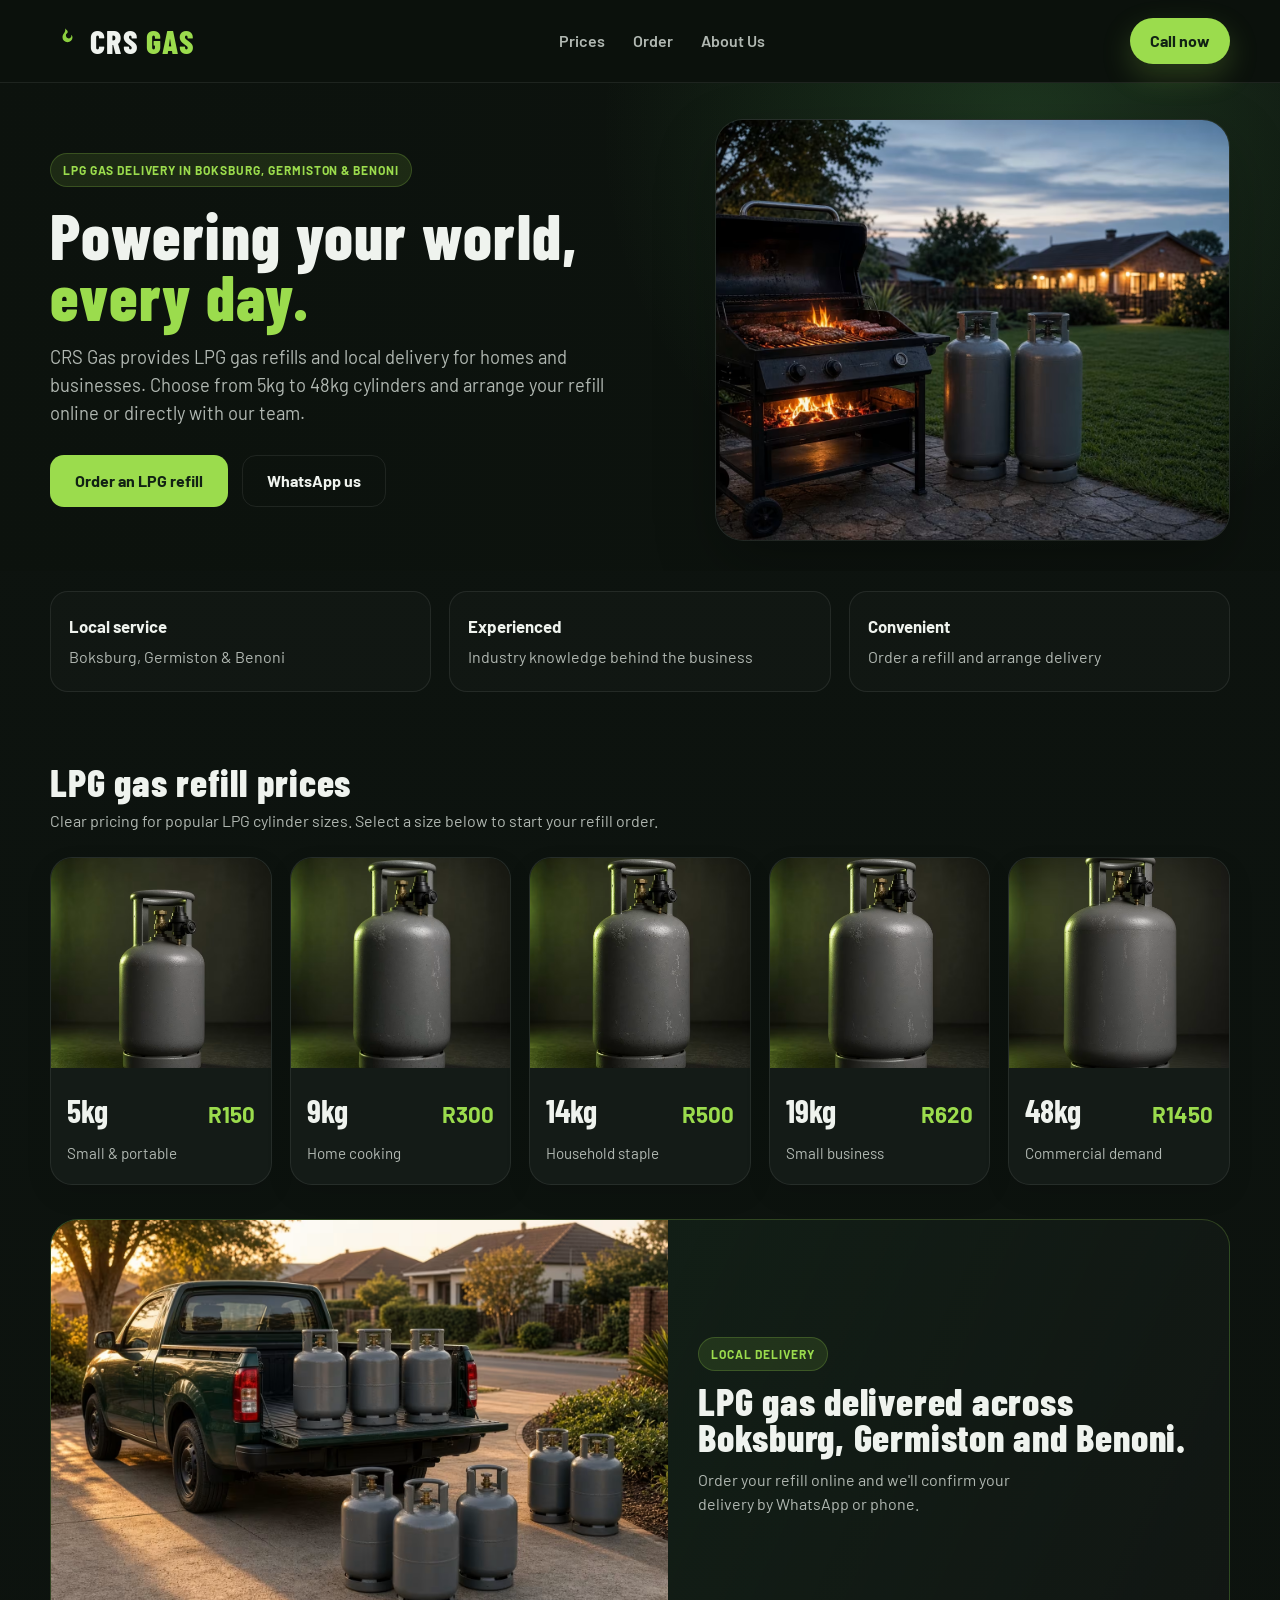
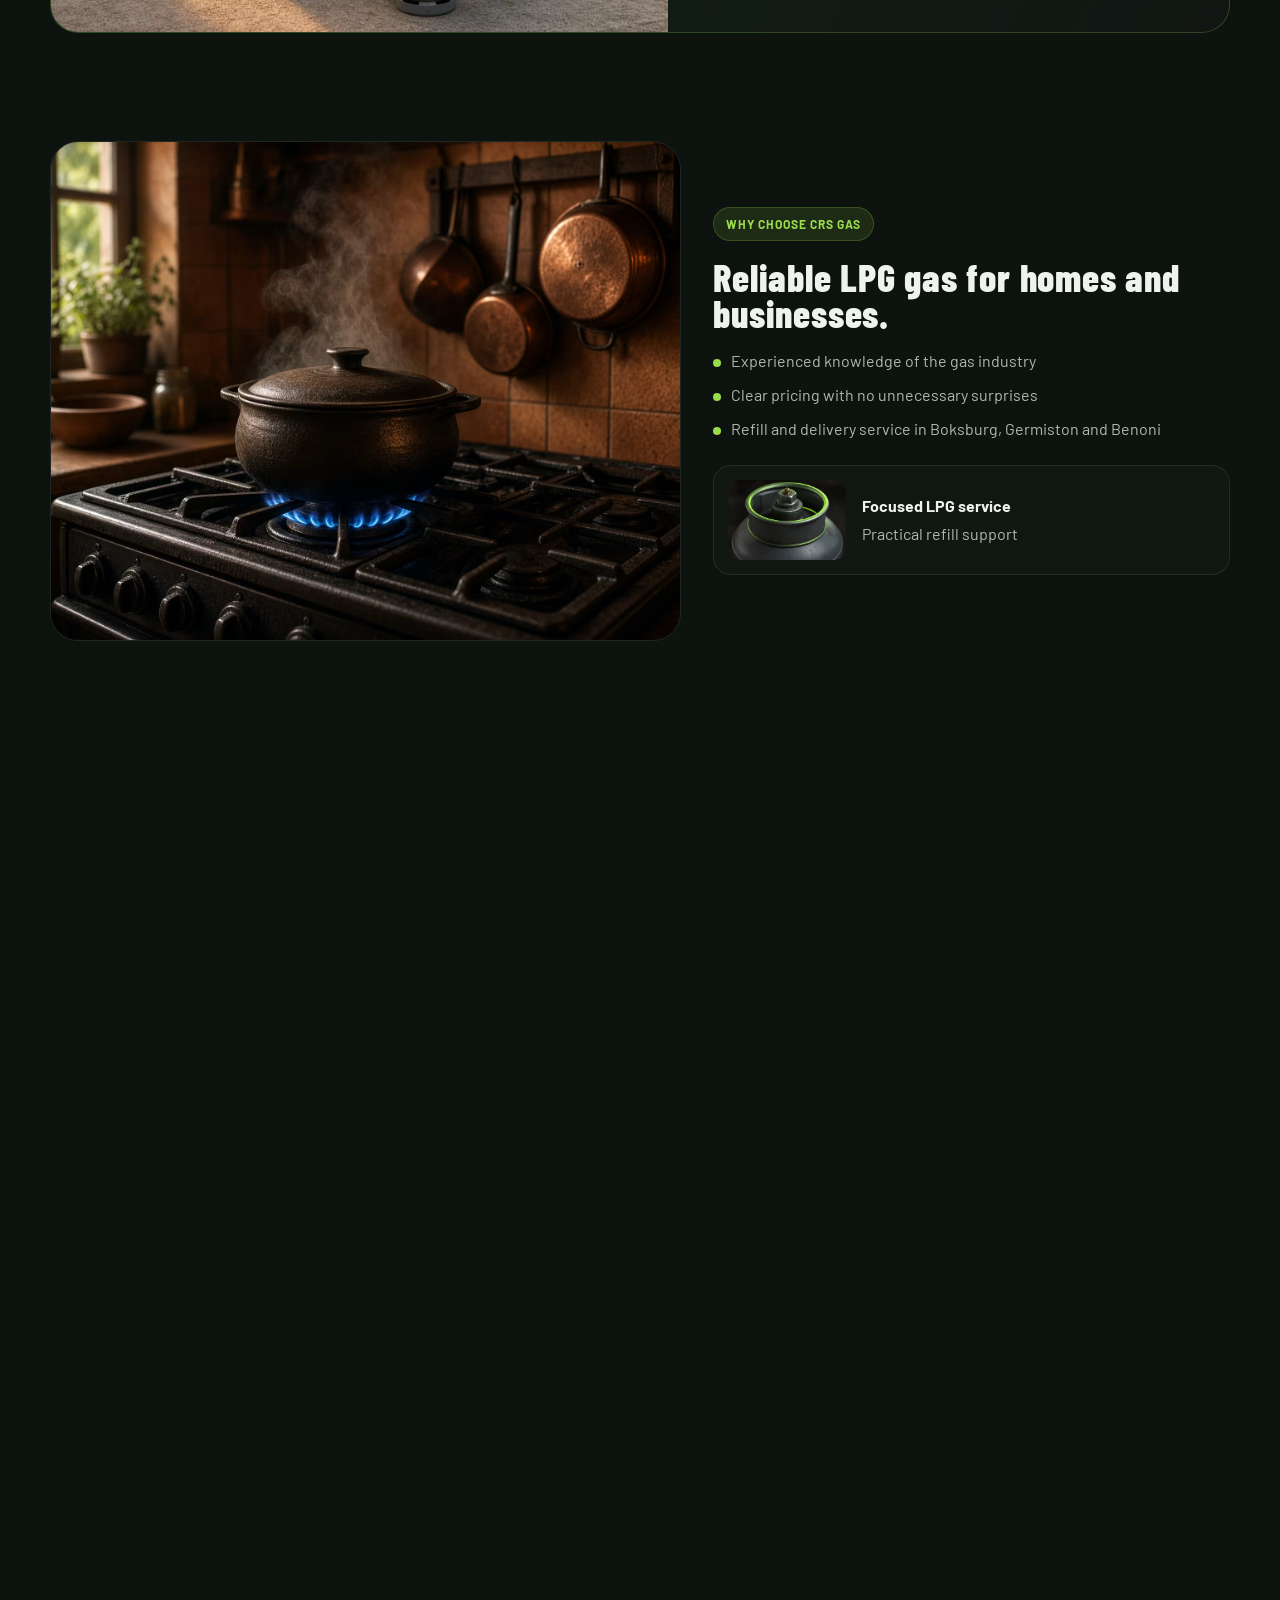
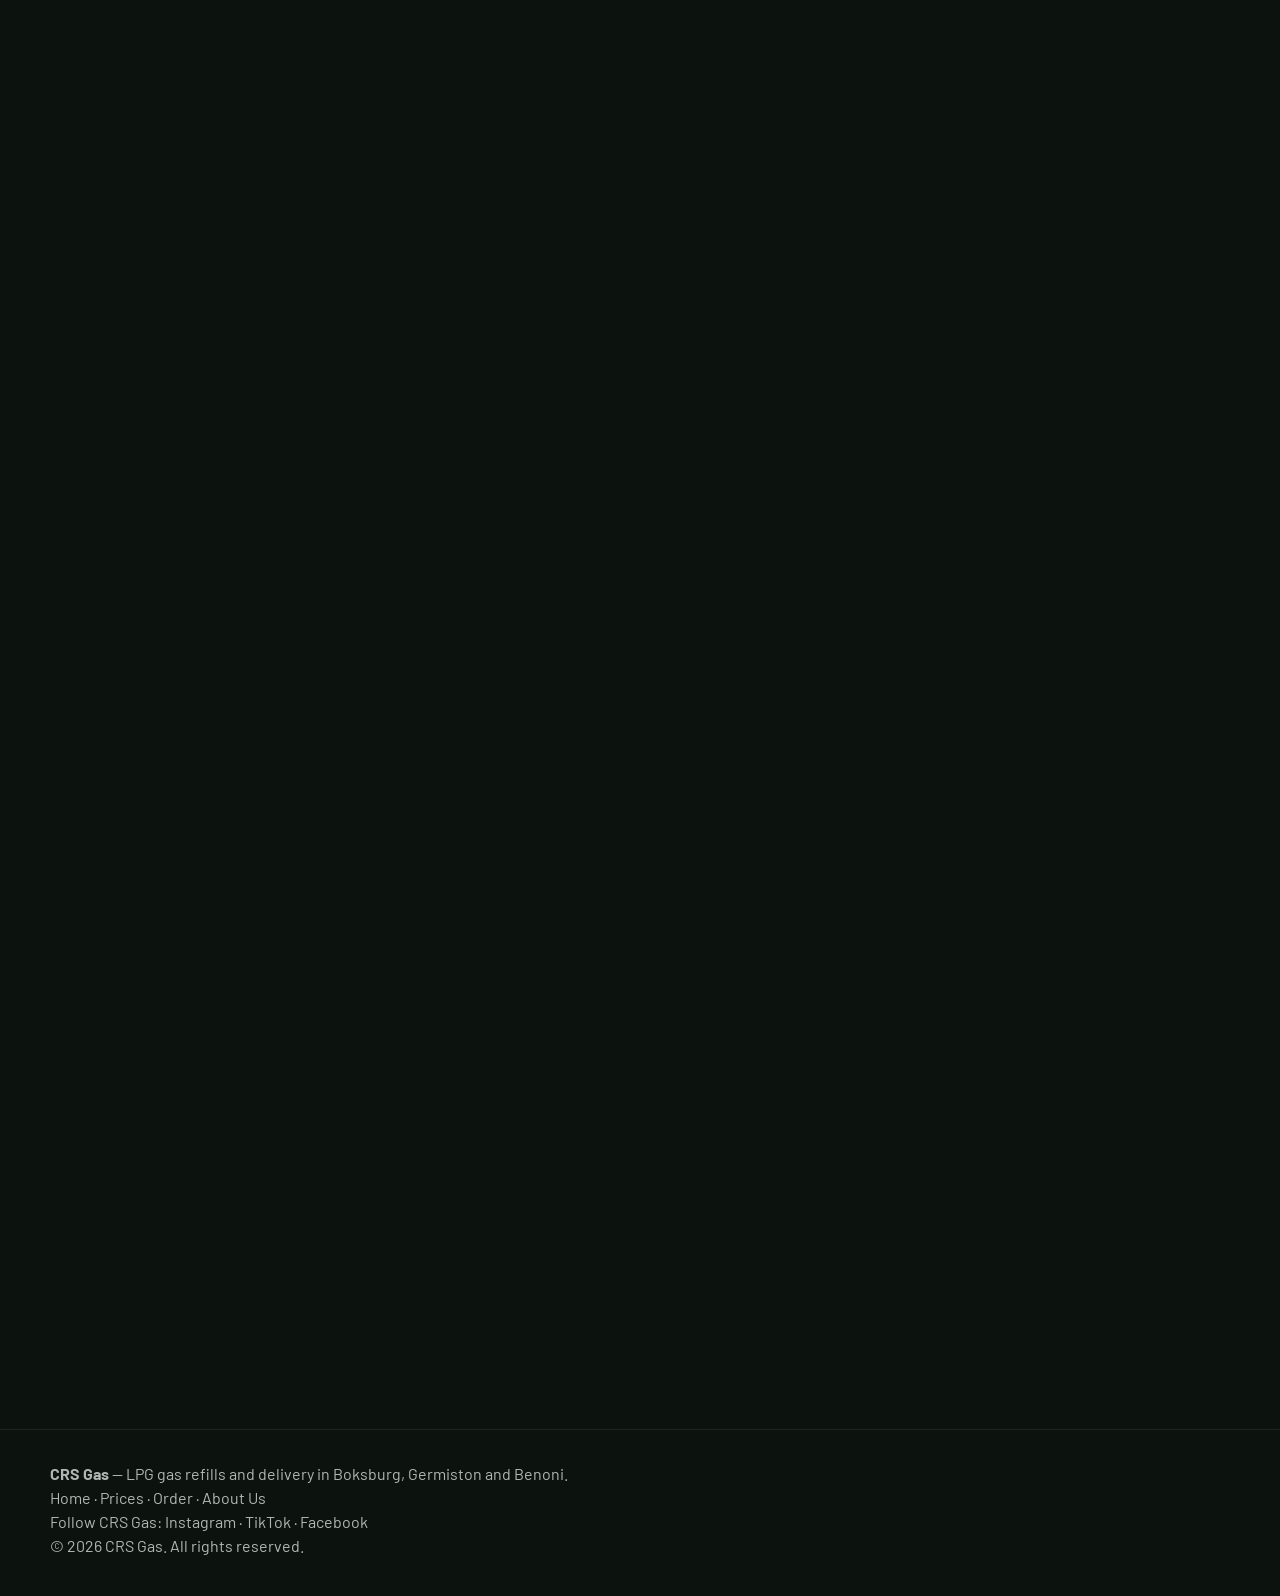
==== commit 34fb582d: "Optimize NewFeatures images CSS and loading" ====
--- a/index.html
+++ b/index.html
@@ -21,8 +21,11 @@
   <meta name="twitter:image" content="https://crsgas.co.za/hero-braai.avif">
   <link rel="preconnect" href="https://fonts.googleapis.com">
   <link rel="preconnect" href="https://fonts.gstatic.com" crossorigin>
-  <link href="https://fonts.googleapis.com/css2?family=Barlow+Condensed:wght@600;700;800&amp;family=Barlow:wght@400;500;600;700&amp;display=swap" rel="stylesheet">
-  <link rel="stylesheet" href="style.css">
+  <link rel="preload" href="https://fonts.googleapis.com/css2?family=Barlow+Condensed:wght@600;700;800&amp;family=Barlow:wght@400;500;600;700&amp;display=swap" as="style" onload="this.onload=null;this.rel='stylesheet'">
+  <noscript><link href="https://fonts.googleapis.com/css2?family=Barlow+Condensed:wght@600;700;800&amp;family=Barlow:wght@400;500;600;700&amp;display=swap" rel="stylesheet"></noscript>
+  <link rel="preload" as="image" href="./Images/hero-braai.avif" fetchpriority="high">
+  <link rel="preload" as="style" href="style.css" onload="this.onload=null;this.rel='stylesheet'">
+  <noscript><link rel="stylesheet" href="style.css"></noscript>
   <!-- Google tag (gtag.js) -->
   <script async src="https://www.googletagmanager.com/gtag/js?id=G-MKJSPKYF49"></script>
   <script>
@@ -58,7 +61,7 @@
       <p class="lede">CRS Gas provides LPG gas refills and local delivery for homes and businesses. Choose from 5kg to 48kg cylinders and arrange your refill online or directly with our team.</p>
       <div class="hero-ctas"><a class="btn btn-primary" href="./index.html#order">Order an LPG refill</a><a class="btn btn-outline" href="https://wa.me/27671161984" target="_blank" rel="noopener">WhatsApp us</a></div>
     </div>
-    <div class="hero-visual"><img src="./Images/hero-braai.avif" alt="LPG gas used for outdoor cooking and braai"></div>
+    <div class="hero-visual"><img src="./Images/hero-braai.avif" alt="LPG gas used for outdoor cooking and braai" width="1200" height="800" fetchpriority="high" decoding="async"></div>
   </div>
 </section>
 <div class="wrap"><div class="trust"><div class="trust-item"><strong>Local service</strong>Boksburg, Germiston &amp; Benoni</div><div class="trust-item"><strong>Experienced</strong>Industry knowledge behind the business</div><div class="trust-item"><strong>Convenient</strong>Order a refill and arrange delivery</div></div></div>
@@ -66,17 +69,17 @@
   <div class="wrap">
     <div class="section-head"><h2>LPG gas refill prices</h2><p>Clear pricing for popular LPG cylinder sizes. Select a size below to start your refill order.</p></div>
     <div class="price-grid">
-      <a class="price-card" href="./index.html#order" data-size="5kg" data-price="150"><img src="./Images/cyl-5kg.avif" alt="5kg LPG gas cylinder" class="price-image"><div class="price-body"><div class="price-topline"><span>5kg</span><strong>R150</strong></div><p>Small &amp; portable</p></div></a>
-      <a class="price-card" href="./index.html#order" data-size="9kg" data-price="300"><img src="./Images/cyl-9kg.avif" alt="9kg LPG gas cylinder" class="price-image"><div class="price-body"><div class="price-topline"><span>9kg</span><strong>R300</strong></div><p>Home cooking</p></div></a>
-      <a class="price-card" href="./index.html#order" data-size="14kg" data-price="500"><img src="./Images/cyl-14kg.avif" alt="14kg LPG gas cylinder" class="price-image"><div class="price-body"><div class="price-topline"><span>14kg</span><strong>R500</strong></div><p>Household staple</p></div></a>
-      <a class="price-card" href="./index.html#order" data-size="19kg" data-price="620"><img src="./Images/cyl-19kg.avif" alt="19kg LPG gas cylinder" class="price-image"><div class="price-body"><div class="price-topline"><span>19kg</span><strong>R620</strong></div><p>Small business</p></div></a>
-      <a class="price-card wide" href="./index.html#order" data-size="48kg" data-price="1450"><img src="./Images/cyl-48kg.avif" alt="48kg LPG gas cylinder" class="price-image"><div class="price-body"><div class="price-topline"><span>48kg</span><strong>R1450</strong></div><p>Commercial demand</p></div></a>
+      <a class="price-card" href="./index.html#order" data-size="5kg" data-price="150"><img src="./Images/cyl-5kg.avif" alt="5kg LPG gas cylinder" class="price-image" width="600" height="800" loading="lazy" decoding="async"><div class="price-body"><div class="price-topline"><span>5kg</span><strong>R150</strong></div><p>Small &amp; portable</p></div></a>
+      <a class="price-card" href="./index.html#order" data-size="9kg" data-price="300"><img src="./Images/cyl-9kg.avif" alt="9kg LPG gas cylinder" class="price-image" width="600" height="800" loading="lazy" decoding="async"><div class="price-body"><div class="price-topline"><span>9kg</span><strong>R300</strong></div><p>Home cooking</p></div></a>
+      <a class="price-card" href="./index.html#order" data-size="14kg" data-price="500"><img src="./Images/cyl-14kg.avif" alt="14kg LPG gas cylinder" class="price-image" width="600" height="800" loading="lazy" decoding="async"><div class="price-body"><div class="price-topline"><span>14kg</span><strong>R500</strong></div><p>Household staple</p></div></a>
+      <a class="price-card" href="./index.html#order" data-size="19kg" data-price="620"><img src="./Images/cyl-19kg.avif" alt="19kg LPG gas cylinder" class="price-image" width="600" height="800" loading="lazy" decoding="async"><div class="price-body"><div class="price-topline"><span>19kg</span><strong>R620</strong></div><p>Small business</p></div></a>
+      <a class="price-card wide" href="./index.html#order" data-size="48kg" data-price="1450"><img src="./Images/cyl-48kg.avif" alt="48kg LPG gas cylinder" class="price-image" width="600" height="800" loading="lazy" decoding="async"><div class="price-body"><div class="price-topline"><span>48kg</span><strong>R1450</strong></div><p>Commercial demand</p></div></a>
     </div>
-    <div class="delivery-banner"><div class="delivery-image"><img src="./Images/delivery.avif" alt="CRS Gas LPG cylinder delivery vehicle"></div><div class="delivery-copy"><span class="tag">Local delivery</span><h3>LPG gas delivered across Boksburg, Germiston and Benoni.</h3><p>Order your refill online and we'll confirm your delivery by WhatsApp or phone.</p></div></div>
+    <div class="delivery-banner"><div class="delivery-image"><img src="./Images/delivery.avif" alt="CRS Gas LPG cylinder delivery vehicle" width="1200" height="800" loading="lazy" decoding="async"></div><div class="delivery-copy"><span class="tag">Local delivery</span><h3>LPG gas delivered across Boksburg, Germiston and Benoni.</h3><p>Order your refill online and we'll confirm your delivery by WhatsApp or phone.</p></div></div>
   </div>
 </section>
-<section class="feature-story"><div class="wrap feature-wrap"><div class="feature-photo"><img src="./Images/kitchen.avif" alt="Home kitchen using LPG gas for cooking"></div><div class="feature-copy"><span class="tag">Why choose CRS Gas</span><h2>Reliable LPG gas for homes and businesses.</h2><ul><li>Experienced knowledge of the gas industry</li><li>Clear pricing with no unnecessary surprises</li><li>Refill and delivery service in Boksburg, Germiston and Benoni</li></ul><div class="mini-card"><img src="./Images/valve.avif" alt="LPG gas cylinder valve"><div><strong>Focused LPG service</strong><span>Practical refill support</span></div></div></div></div></section>
-<section class="lineup-section"><div class="wrap lineup-wrap"><div class="lineup-copy"><span class="tag">Our LPG cylinder range</span><h2>From everyday cooking to larger commercial demand.</h2><p>Choose from 5kg, 9kg, 14kg, 19kg and 48kg LPG cylinders for household, hospitality and commercial needs.</p><a class="btn btn-outline" href="./about.html">Learn more about CRS Gas</a></div><div class="lineup-photo"><img src="./Images/lineup.avif" alt="Range of LPG gas cylinders from 5kg to 48kg"></div></div></section>
+<section class="feature-story"><div class="wrap feature-wrap"><div class="feature-photo"><img src="./Images/kitchen.avif" alt="Home kitchen using LPG gas for cooking" width="1200" height="900" loading="lazy" decoding="async"></div><div class="feature-copy"><span class="tag">Why choose CRS Gas</span><h2>Reliable LPG gas for homes and businesses.</h2><ul><li>Experienced knowledge of the gas industry</li><li>Clear pricing with no unnecessary surprises</li><li>Refill and delivery service in Boksburg, Germiston and Benoni</li></ul><div class="mini-card"><img src="./Images/valve.avif" alt="LPG gas cylinder valve" width="118" height="80" loading="lazy" decoding="async"><div><strong>Focused LPG service</strong><span>Practical refill support</span></div></div></div></div></section>
+<section class="lineup-section"><div class="wrap lineup-wrap"><div class="lineup-copy"><span class="tag">Our LPG cylinder range</span><h2>From everyday cooking to larger commercial demand.</h2><p>Choose from 5kg, 9kg, 14kg, 19kg and 48kg LPG cylinders for household, hospitality and commercial needs.</p><a class="btn btn-outline" href="./about.html">Learn more about CRS Gas</a></div><div class="lineup-photo"><img src="./Images/lineup.avif" alt="Range of LPG gas cylinders from 5kg to 48kg" width="1200" height="800" loading="lazy" decoding="async"></div></div></section>
 <section class="order" id="order">
   <div class="wrap"><div class="section-head"><h2>Order LPG gas online</h2><p>Pick a cylinder size and quantity, add your delivery address, and we'll confirm by WhatsApp or phone.</p></div>
     <form id="order-form" action="https://formspree.io/f/xoeqeojy" method="POST"><input type="hidden" name="_subject" value="New CRS Gas LPG order">
@@ -119,7 +122,7 @@
       c.closest('.can-option').classList.toggle('selected',c.checked);
       q.disabled=!c.checked;
     });
-    const items=checks.filter(c=>c.checked).map(c=>{const q=document.querySelector('.can-qty[data-size="'+c.value+'"];');return {size:c.value,qty:Math.max(1,parseInt(q.value||'1',10)),price:Number(c.dataset.price)}});
+    const items=checks.filter(c=>c.checked).map(c=>{const q=document.querySelector('.can-qty[data-size="'+c.value+'"]');return {size:c.value,qty:Math.max(1,parseInt(q.value||'1',10)),price:Number(c.dataset.price)}});
     const amount=items.reduce((sum,i)=>sum+i.qty*i.price,0);
     summary.textContent=items.length?items.map(i=>i.qty+' × '+i.size+' — R'+(i.qty*i.price)).join(' · '):'No cylinders selected yet';
     total.textContent='R'+amount.toLocaleString('en-ZA');
--- a/style.css
+++ b/style.css
@@ -22,7 +22,18 @@
   line-height: 1.5;
   -webkit-font-smoothing: antialiased;
 }
-img { display: block; max-width: 100%; }
+img { display: block; max-width: 100%; height: auto; }
+.hero-visual img { aspect-ratio: 3 / 2; }
+.price-image { aspect-ratio: 3 / 4; }
+.delivery-image img { aspect-ratio: 3 / 2; }
+.feature-photo img { aspect-ratio: 4 / 3; }
+.mini-card img { aspect-ratio: 59 / 40; }
+.lineup-photo img { aspect-ratio: 3 / 2; }
+
+.feature-story, .lineup-section, .order, .contact, .service-area {
+  content-visibility: auto;
+  contain-intrinsic-size: 800px;
+}
 a { color: inherit; text-decoration: none; }
 
 h1,h2,h3,.brand-text {
@@ -131,9 +142,9 @@
   border-radius: 14px;
   font-weight: 700;
   border: 1px solid transparent;
-  transition: transform 0.15s ease, filter 0.15s ease;
-}
-.btn:hover { transform: translateY(-1px); filter: brightness(1.04); }
+  transition: transform 0.15s ease;
+}
+.btn:hover { transform: translateY(-1px); }
 .btn-primary {
   background: var(--green-bright);
   color: #112214;
@@ -295,7 +306,7 @@
 .can-option {
   background: rgba(255,255,255,0.02); border: 1px solid var(--line); border-radius: 18px;
   padding: 14px 14px 12px; display: flex; flex-direction: column; gap: 10px;
-  transition: border-color 0.2s ease, transform 0.2s ease;
+  transition: border-color 0.2s ease;
 }
 .can-option.selected {
   border-color: rgba(155,220,77,0.6);
@@ -390,4 +401,3 @@
   .footer-content { flex-direction: column; align-items: flex-start; gap: 16px; }
   .footer-links { flex-wrap: wrap; }
 }
-
--- a/style.css
+++ b/style.css
@@ -22,7 +22,18 @@
   line-height: 1.5;
   -webkit-font-smoothing: antialiased;
 }
-img { display: block; max-width: 100%; }
+img { display: block; max-width: 100%; height: auto; }
+.hero-visual img { aspect-ratio: 3 / 2; }
+.price-image { aspect-ratio: 3 / 4; }
+.delivery-image img { aspect-ratio: 3 / 2; }
+.feature-photo img { aspect-ratio: 4 / 3; }
+.mini-card img { aspect-ratio: 59 / 40; }
+.lineup-photo img { aspect-ratio: 3 / 2; }
+
+.feature-story, .lineup-section, .order, .contact, .service-area {
+  content-visibility: auto;
+  contain-intrinsic-size: 800px;
+}
 a { color: inherit; text-decoration: none; }
 
 h1,h2,h3,.brand-text {
@@ -131,9 +142,9 @@
   border-radius: 14px;
   font-weight: 700;
   border: 1px solid transparent;
-  transition: transform 0.15s ease, filter 0.15s ease;
-}
-.btn:hover { transform: translateY(-1px); filter: brightness(1.04); }
+  transition: transform 0.15s ease;
+}
+.btn:hover { transform: translateY(-1px); }
 .btn-primary {
   background: var(--green-bright);
   color: #112214;
@@ -295,7 +306,7 @@
 .can-option {
   background: rgba(255,255,255,0.02); border: 1px solid var(--line); border-radius: 18px;
   padding: 14px 14px 12px; display: flex; flex-direction: column; gap: 10px;
-  transition: border-color 0.2s ease, transform 0.2s ease;
+  transition: border-color 0.2s ease;
 }
 .can-option.selected {
   border-color: rgba(155,220,77,0.6);
@@ -390,4 +401,3 @@
   .footer-content { flex-direction: column; align-items: flex-start; gap: 16px; }
   .footer-links { flex-wrap: wrap; }
 }
-
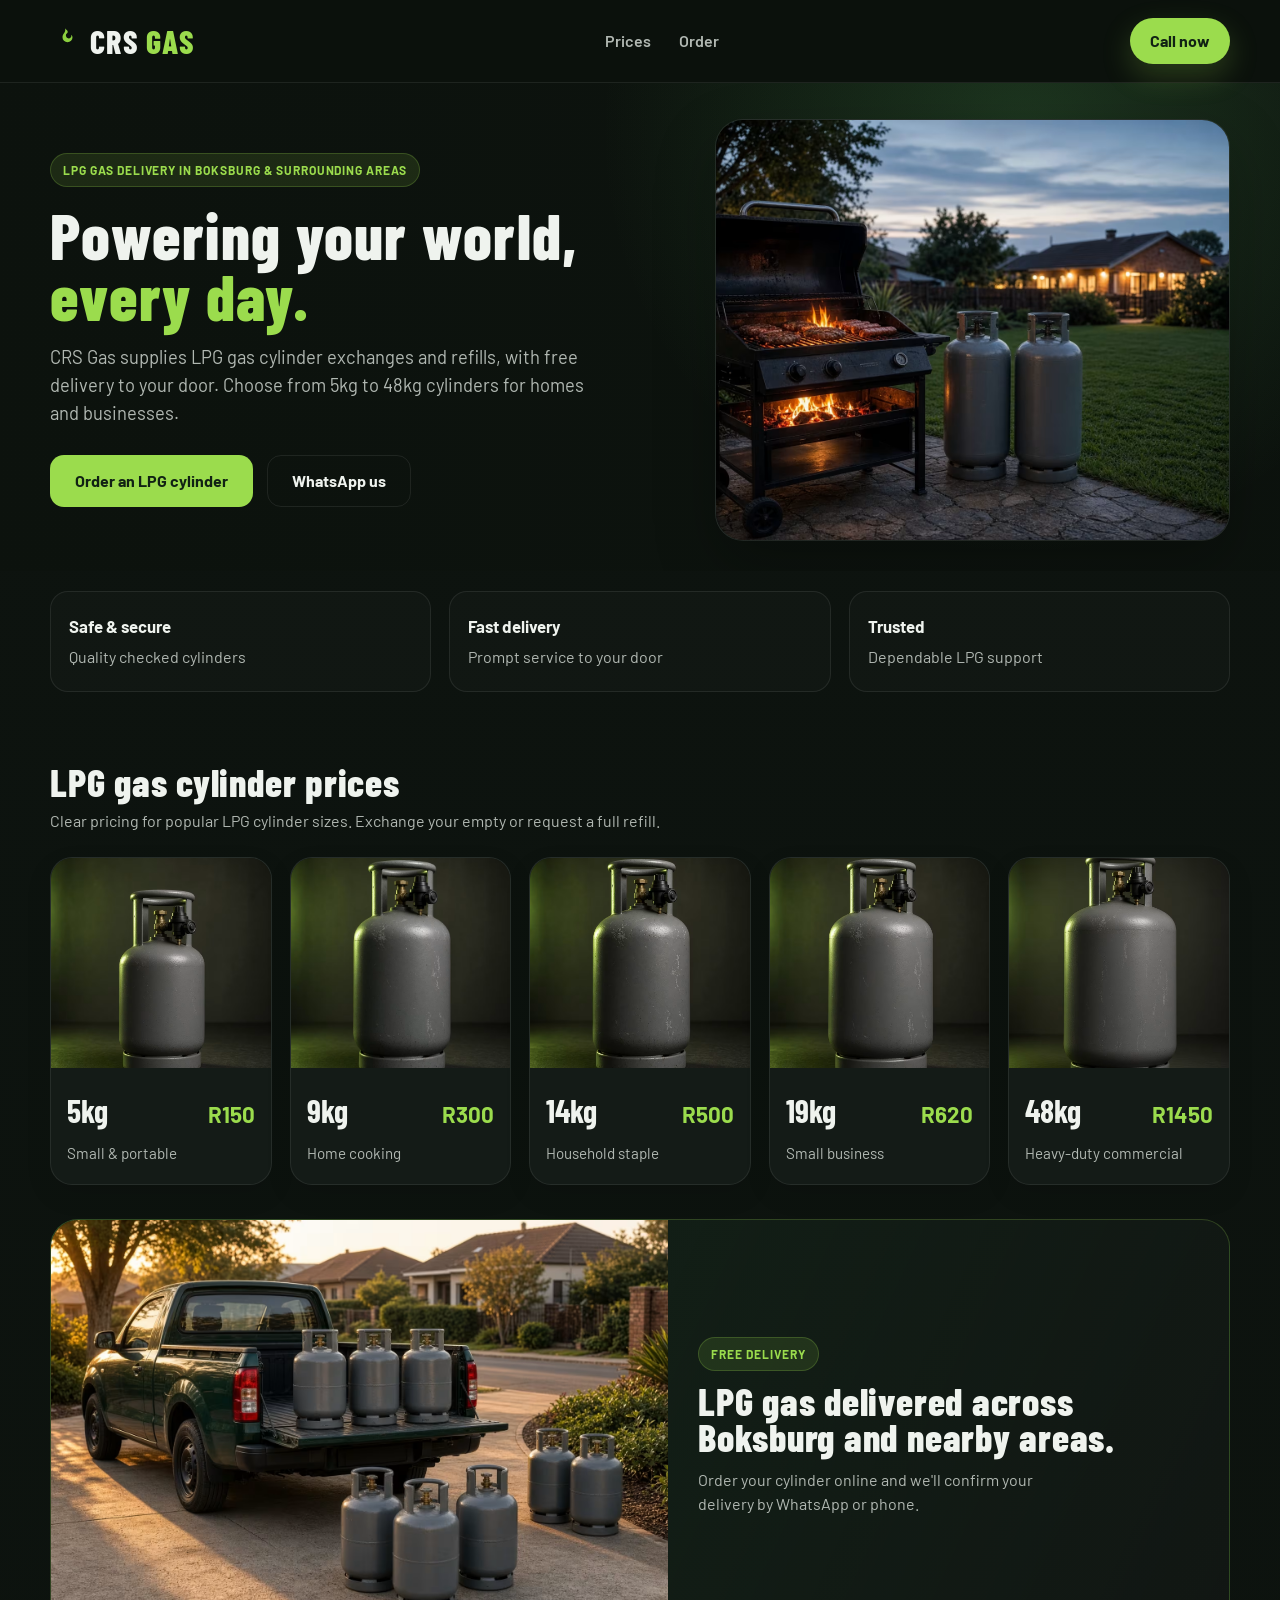
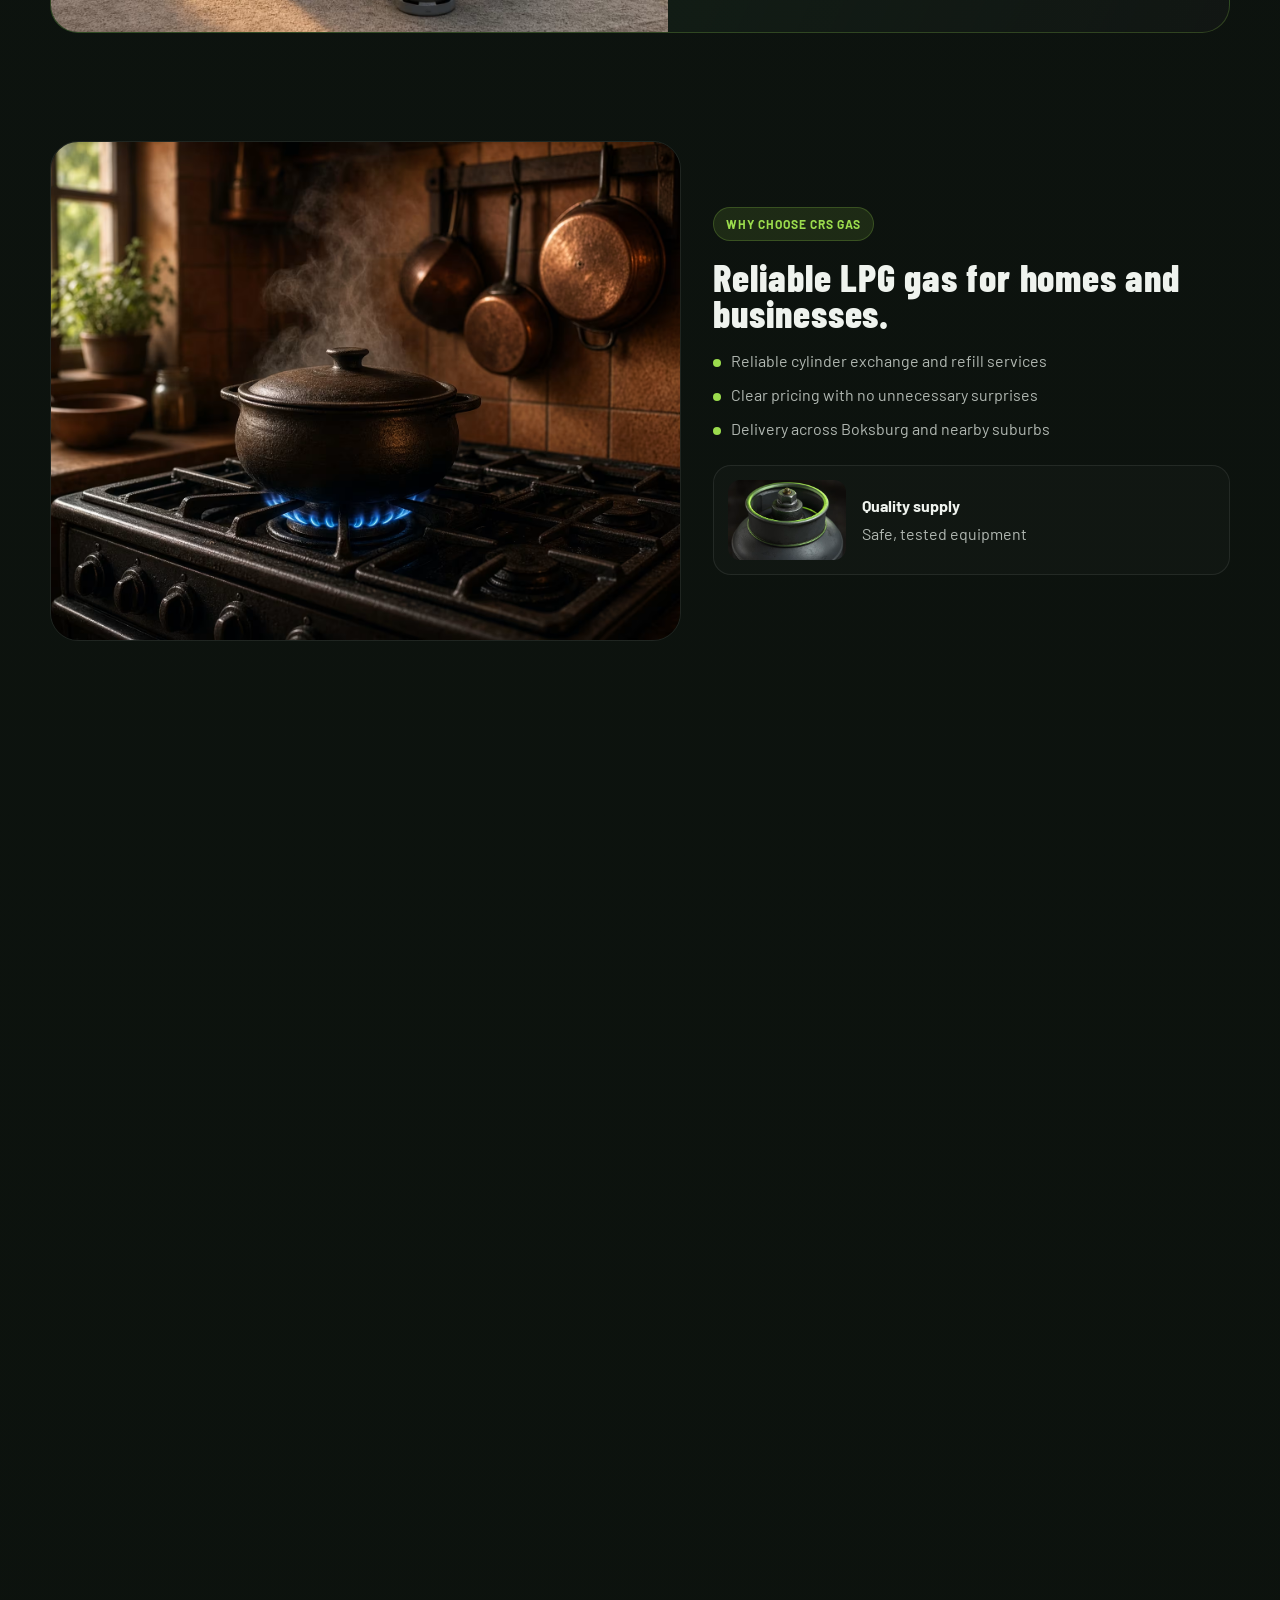
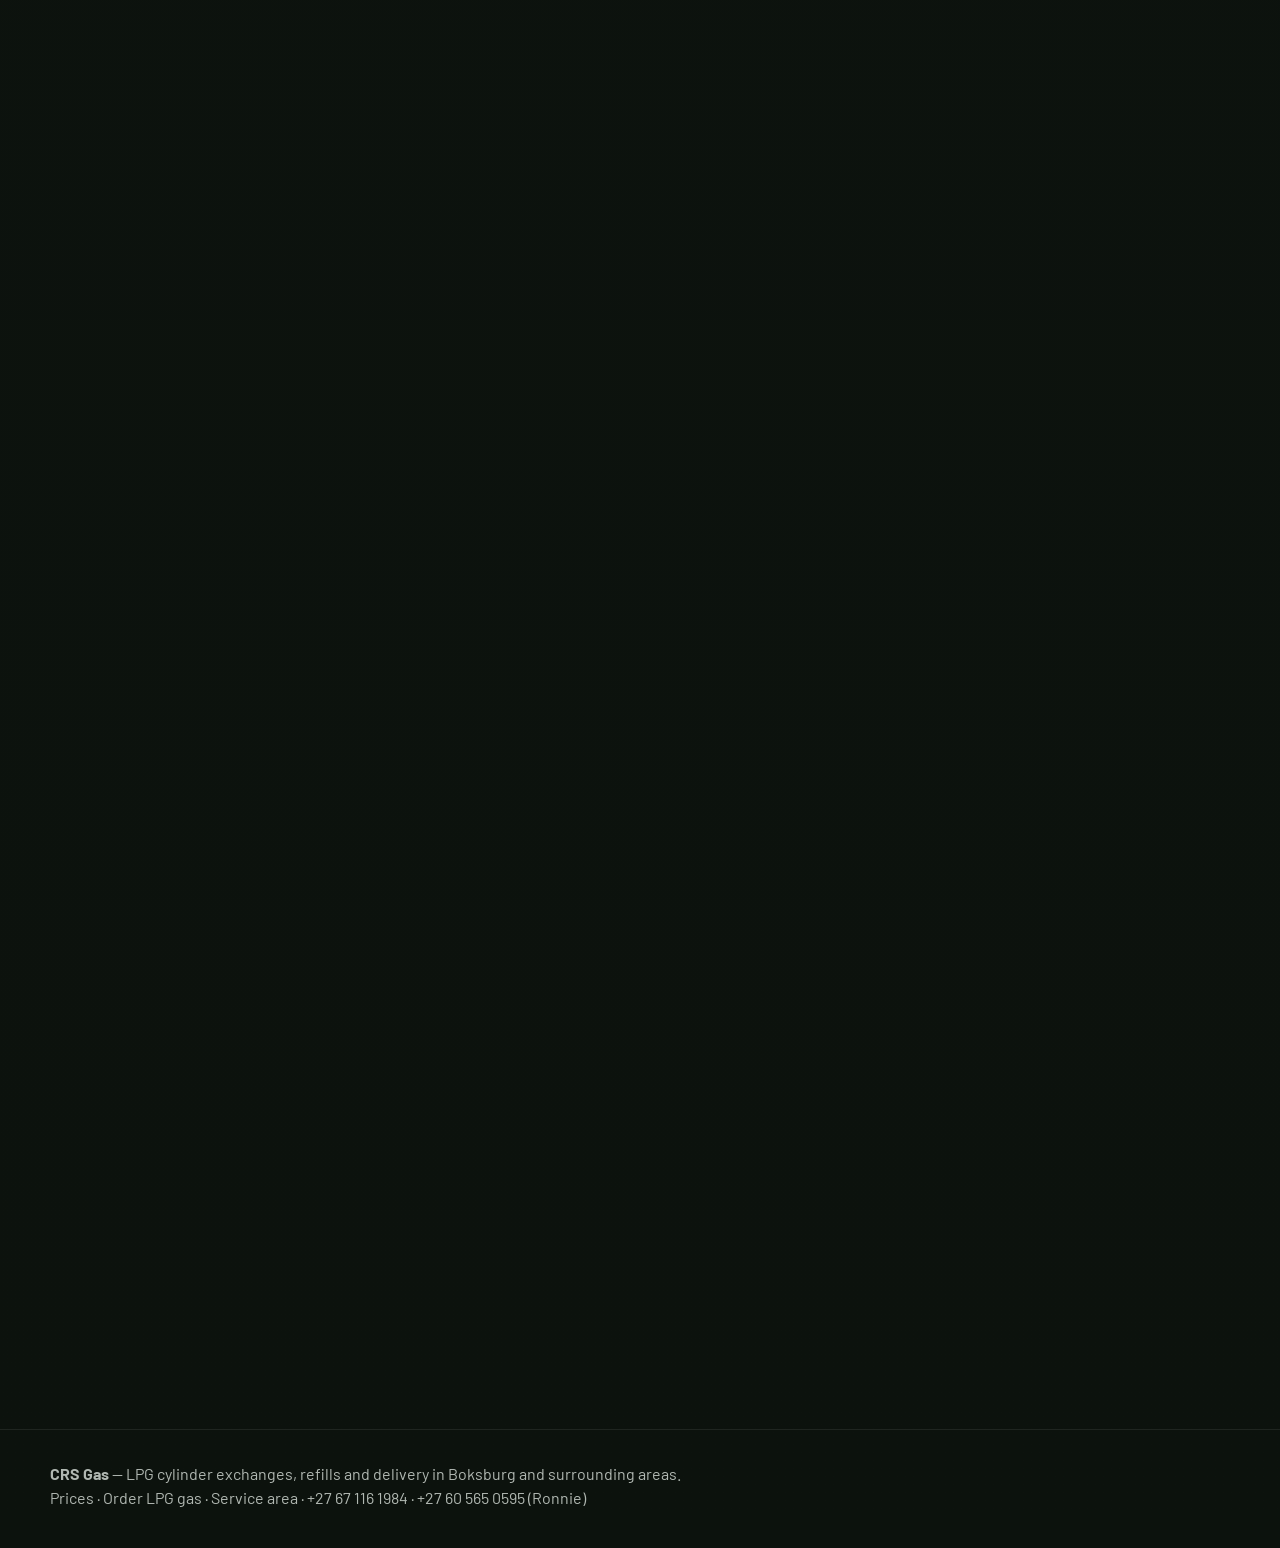
==== commit faa37bf0: "Update contact number for Christo in index.html" ====
--- a/index.html
+++ b/index.html
@@ -3,29 +3,26 @@
 <head>
   <meta charset="UTF-8">
   <meta name="viewport" content="width=device-width, initial-scale=1.0">
-  <title>CRS Gas | LPG Gas Refills &amp; Delivery Boksburg, Germiston &amp; Benoni</title>
-  <meta name="description" content="CRS Gas provides LPG gas refills and local delivery for homes and businesses in Boksburg, Germiston and Benoni. 5kg to 48kg.">
+  <title>CRS Gas | LPG Gas Cylinder Delivery &amp; Refills Boksburg</title>
+  <meta name="description" content="CRS Gas provides LPG gas cylinder exchanges, refills and free delivery across Boksburg and surrounding areas. 5kg to 48kg. Order today.">
   <meta name="robots" content="index, follow, max-image-preview:large">
   <meta name="author" content="CRS Gas">
   <link rel="canonical" href="https://crsgas.co.za/">
   <link rel="icon" href="favicon.svg" type="image/svg+xml">
   <meta property="og:type" content="website">
   <meta property="og:site_name" content="CRS Gas">
-  <meta property="og:title" content="CRS Gas | LPG Gas Refills &amp; Delivery">
-  <meta property="og:description" content="LPG gas refills and local delivery for homes and businesses in Boksburg, Germiston and Benoni. 5kg to 48kg.">
+  <meta property="og:title" content="CRS Gas | LPG Gas Cylinder Delivery &amp; Refills Boksburg">
+  <meta property="og:description" content="LPG gas cylinder exchanges, refills and free delivery across Boksburg and surrounding areas. 5kg to 48kg.">
   <meta property="og:url" content="https://crsgas.co.za/">
   <meta property="og:image" content="https://crsgas.co.za/hero-braai.avif">
   <meta name="twitter:card" content="summary_large_image">
-  <meta name="twitter:title" content="CRS Gas | LPG Gas Refills &amp; Delivery">
-  <meta name="twitter:description" content="LPG gas refills and local delivery for homes and businesses in Boksburg, Germiston and Benoni. 5kg to 48kg.">
+  <meta name="twitter:title" content="CRS Gas | LPG Gas Cylinder Delivery &amp; Refills Boksburg">
+  <meta name="twitter:description" content="LPG gas cylinder exchanges, refills and free delivery across Boksburg and surrounding areas. 5kg to 48kg.">
   <meta name="twitter:image" content="https://crsgas.co.za/hero-braai.avif">
   <link rel="preconnect" href="https://fonts.googleapis.com">
   <link rel="preconnect" href="https://fonts.gstatic.com" crossorigin>
-  <link rel="preload" href="https://fonts.googleapis.com/css2?family=Barlow+Condensed:wght@600;700;800&amp;family=Barlow:wght@400;500;600;700&amp;display=swap" as="style" onload="this.onload=null;this.rel='stylesheet'">
-  <noscript><link href="https://fonts.googleapis.com/css2?family=Barlow+Condensed:wght@600;700;800&amp;family=Barlow:wght@400;500;600;700&amp;display=swap" rel="stylesheet"></noscript>
-  <link rel="preload" as="image" href="./Images/hero-braai.avif" fetchpriority="high">
-  <link rel="preload" as="style" href="style.css" onload="this.onload=null;this.rel='stylesheet'">
-  <noscript><link rel="stylesheet" href="style.css"></noscript>
+  <link href="https://fonts.googleapis.com/css2?family=Barlow+Condensed:wght@600;700;800&amp;family=Barlow:wght@400;500;600;700&amp;display=swap" rel="stylesheet">
+  <link rel="stylesheet" href="style.css">
   <!-- Google tag (gtag.js) -->
   <script async src="https://www.googletagmanager.com/gtag/js?id=G-MKJSPKYF49"></script>
   <script>
@@ -35,7 +32,7 @@
     gtag('config', 'G-MKJSPKYF49');
   </script>
   <script type="application/ld+json">
-  {"@context":"https://schema.org","@type":"LocalBusiness","@id":"https://crsgas.co.za/#business","name":"CRS Gas","url":"https://crsgas.co.za/","telephone":["+27671161984","+27605650595"],"description":"LPG gas refill and delivery service for homes and businesses in Boksburg, Germiston and Benoni.","areaServed":[{"@type":"City","name":"Boksburg"},{"@type":"City","name":"Germiston"},{"@type":"City","name":"Benoni"}],"founder":{"@type":"Person","name":"Christo Jordaan"},"priceRange":"R150-R1450","sameAs":["https://www.instagram.com/crsgas/","https://www.tiktok.com/@crs.gas/photo/7681290595926576404","https://web.facebook.com/people/Crs-Gas/pfbid0HDh7pnnF5ugY9uyYHnhJgjTRQXg6adeEacdpoYNkoc6NVzxAKgkfBv9WuPXhDZ5gl/"]}
+  {"@context":"https://schema.org","@type":"LocalBusiness","@id":"https://crsgas.co.za/#business","name":"CRS Gas","url":"https://crsgas.co.za/","telephone":["+27671161984","+27605650595"],"description":"LPG gas cylinder exchanges, refills and free delivery across Boksburg and surrounding areas.","areaServed":[{"@type":"City","name":"Boksburg"},{"@type":"AdministrativeArea","name":"Gauteng"}],"priceRange":"R150-R1450"}
   </script>
   <script type="application/ld+json">
   {"@context":"https://schema.org","@type":"WebSite","@id":"https://crsgas.co.za/#website","name":"CRS Gas","url":"https://crsgas.co.za/"}
@@ -44,11 +41,11 @@
 <body id="top">
 <header>
   <div class="header-inner wrap">
-    <a class="brand" aria-label="CRS Gas home" href="./index.html">
+    <div class="brand" aria-label="CRS Gas home">
       <svg viewBox="0 0 24 24" fill="none" aria-hidden="true"><path d="M12 2c1 3-2 4-2 7a4 4 0 008 0c0-1-1-2-1-2 .5 2-1 3-2 3a2.5 2.5 0 01-1-4.7C15 4 12 2 12 2z" fill="#8ccf3f"/></svg>
       <span class="brand-text">CRS <span>GAS</span></span>
-    </a>
-    <nav class="main-nav" aria-label="Main navigation"><a href="./index.html#prices">Prices</a><a href="./index.html#order">Order</a><a href="./about.html" aria-label="About CRS Gas">About Us</a></nav>
+    </div>
+    <nav class="main-nav" aria-label="Main navigation"><a href="#prices">Prices</a><a href="#order">Order</a></nav>
     <a class="call-btn" href="tel:+27671161984">Call now</a>
   </div>
 </header>
@@ -56,30 +53,30 @@
 <section class="hero">
   <div class="wrap hero-inner">
     <div class="hero-copy">
-      <p class="eyebrow">LPG gas delivery in Boksburg, Germiston &amp; Benoni</p>
+      <p class="eyebrow">LPG gas delivery in Boksburg &amp; surrounding areas</p>
       <h1>Powering your world, <em>every day.</em></h1>
-      <p class="lede">CRS Gas provides LPG gas refills and local delivery for homes and businesses. Choose from 5kg to 48kg cylinders and arrange your refill online or directly with our team.</p>
-      <div class="hero-ctas"><a class="btn btn-primary" href="./index.html#order">Order an LPG refill</a><a class="btn btn-outline" href="https://wa.me/27671161984" target="_blank" rel="noopener">WhatsApp us</a></div>
+      <p class="lede">CRS Gas supplies LPG gas cylinder exchanges and refills, with free delivery to your door. Choose from 5kg to 48kg cylinders for homes and businesses.</p>
+      <div class="hero-ctas"><a class="btn btn-primary" href="#order">Order an LPG cylinder</a><a class="btn btn-outline" href="https://wa.me/27671161984" target="_blank" rel="noopener">WhatsApp us</a></div>
     </div>
-    <div class="hero-visual"><img src="./Images/hero-braai.avif" alt="LPG gas used for outdoor cooking and braai" width="1200" height="800" fetchpriority="high" decoding="async"></div>
+    <div class="hero-visual"><img src="./Images/hero-braai.avif" alt="LPG gas used for outdoor cooking and braai"></div>
   </div>
 </section>
-<div class="wrap"><div class="trust"><div class="trust-item"><strong>Local service</strong>Boksburg, Germiston &amp; Benoni</div><div class="trust-item"><strong>Experienced</strong>Industry knowledge behind the business</div><div class="trust-item"><strong>Convenient</strong>Order a refill and arrange delivery</div></div></div>
+<div class="wrap"><div class="trust"><div class="trust-item"><strong>Safe &amp; secure</strong>Quality checked cylinders</div><div class="trust-item"><strong>Fast delivery</strong>Prompt service to your door</div><div class="trust-item"><strong>Trusted</strong>Dependable LPG support</div></div></div>
 <section class="prices" id="prices">
   <div class="wrap">
-    <div class="section-head"><h2>LPG gas refill prices</h2><p>Clear pricing for popular LPG cylinder sizes. Select a size below to start your refill order.</p></div>
+    <div class="section-head"><h2>LPG gas cylinder prices</h2><p>Clear pricing for popular LPG cylinder sizes. Exchange your empty or request a full refill.</p></div>
     <div class="price-grid">
-      <a class="price-card" href="./index.html#order" data-size="5kg" data-price="150"><img src="./Images/cyl-5kg.avif" alt="5kg LPG gas cylinder" class="price-image" width="600" height="800" loading="lazy" decoding="async"><div class="price-body"><div class="price-topline"><span>5kg</span><strong>R150</strong></div><p>Small &amp; portable</p></div></a>
-      <a class="price-card" href="./index.html#order" data-size="9kg" data-price="300"><img src="./Images/cyl-9kg.avif" alt="9kg LPG gas cylinder" class="price-image" width="600" height="800" loading="lazy" decoding="async"><div class="price-body"><div class="price-topline"><span>9kg</span><strong>R300</strong></div><p>Home cooking</p></div></a>
-      <a class="price-card" href="./index.html#order" data-size="14kg" data-price="500"><img src="./Images/cyl-14kg.avif" alt="14kg LPG gas cylinder" class="price-image" width="600" height="800" loading="lazy" decoding="async"><div class="price-body"><div class="price-topline"><span>14kg</span><strong>R500</strong></div><p>Household staple</p></div></a>
-      <a class="price-card" href="./index.html#order" data-size="19kg" data-price="620"><img src="./Images/cyl-19kg.avif" alt="19kg LPG gas cylinder" class="price-image" width="600" height="800" loading="lazy" decoding="async"><div class="price-body"><div class="price-topline"><span>19kg</span><strong>R620</strong></div><p>Small business</p></div></a>
-      <a class="price-card wide" href="./index.html#order" data-size="48kg" data-price="1450"><img src="./Images/cyl-48kg.avif" alt="48kg LPG gas cylinder" class="price-image" width="600" height="800" loading="lazy" decoding="async"><div class="price-body"><div class="price-topline"><span>48kg</span><strong>R1450</strong></div><p>Commercial demand</p></div></a>
+      <a class="price-card" href="#order" data-size="5kg" data-price="150"><img src="./Images/cyl-5kg.avif" alt="5kg LPG gas cylinder" class="price-image"><div class="price-body"><div class="price-topline"><span>5kg</span><strong>R150</strong></div><p>Small &amp; portable</p></div></a>
+      <a class="price-card" href="#order" data-size="9kg" data-price="300"><img src="./Images/cyl-9kg.avif" alt="9kg LPG gas cylinder" class="price-image"><div class="price-body"><div class="price-topline"><span>9kg</span><strong>R300</strong></div><p>Home cooking</p></div></a>
+      <a class="price-card" href="#order" data-size="14kg" data-price="500"><img src="./Images/cyl-14kg.avif" alt="14kg LPG gas cylinder" class="price-image"><div class="price-body"><div class="price-topline"><span>14kg</span><strong>R500</strong></div><p>Household staple</p></div></a>
+      <a class="price-card" href="#order" data-size="19kg" data-price="620"><img src="./Images/cyl-19kg.avif" alt="19kg LPG gas cylinder" class="price-image"><div class="price-body"><div class="price-topline"><span>19kg</span><strong>R620</strong></div><p>Small business</p></div></a>
+      <a class="price-card wide" href="#order" data-size="48kg" data-price="1450"><img src="./Images/cyl-48kg.avif" alt="48kg LPG gas cylinder" class="price-image"><div class="price-body"><div class="price-topline"><span>48kg</span><strong>R1450</strong></div><p>Heavy-duty commercial</p></div></a>
     </div>
-    <div class="delivery-banner"><div class="delivery-image"><img src="./Images/delivery.avif" alt="CRS Gas LPG cylinder delivery vehicle" width="1200" height="800" loading="lazy" decoding="async"></div><div class="delivery-copy"><span class="tag">Local delivery</span><h3>LPG gas delivered across Boksburg, Germiston and Benoni.</h3><p>Order your refill online and we'll confirm your delivery by WhatsApp or phone.</p></div></div>
+    <div class="delivery-banner"><div class="delivery-image"><img src="./Images/delivery.avif" alt="CRS Gas LPG cylinder delivery vehicle"></div><div class="delivery-copy"><span class="tag">Free delivery</span><h3>LPG gas delivered across Boksburg and nearby areas.</h3><p>Order your cylinder online and we'll confirm your delivery by WhatsApp or phone.</p></div></div>
   </div>
 </section>
-<section class="feature-story"><div class="wrap feature-wrap"><div class="feature-photo"><img src="./Images/kitchen.avif" alt="Home kitchen using LPG gas for cooking" width="1200" height="900" loading="lazy" decoding="async"></div><div class="feature-copy"><span class="tag">Why choose CRS Gas</span><h2>Reliable LPG gas for homes and businesses.</h2><ul><li>Experienced knowledge of the gas industry</li><li>Clear pricing with no unnecessary surprises</li><li>Refill and delivery service in Boksburg, Germiston and Benoni</li></ul><div class="mini-card"><img src="./Images/valve.avif" alt="LPG gas cylinder valve" width="118" height="80" loading="lazy" decoding="async"><div><strong>Focused LPG service</strong><span>Practical refill support</span></div></div></div></div></section>
-<section class="lineup-section"><div class="wrap lineup-wrap"><div class="lineup-copy"><span class="tag">Our LPG cylinder range</span><h2>From everyday cooking to larger commercial demand.</h2><p>Choose from 5kg, 9kg, 14kg, 19kg and 48kg LPG cylinders for household, hospitality and commercial needs.</p><a class="btn btn-outline" href="./about.html">Learn more about CRS Gas</a></div><div class="lineup-photo"><img src="./Images/lineup.avif" alt="Range of LPG gas cylinders from 5kg to 48kg" width="1200" height="800" loading="lazy" decoding="async"></div></div></section>
+<section class="feature-story"><div class="wrap feature-wrap"><div class="feature-photo"><img src="./Images/kitchen.avif" alt="Home kitchen using LPG gas for cooking"></div><div class="feature-copy"><span class="tag">Why choose CRS Gas</span><h2>Reliable LPG gas for homes and businesses.</h2><ul><li>Reliable cylinder exchange and refill services</li><li>Clear pricing with no unnecessary surprises</li><li>Delivery across Boksburg and nearby suburbs</li></ul><div class="mini-card"><img src="./Images/valve.avif" alt="LPG gas cylinder valve"><div><strong>Quality supply</strong><span>Safe, tested equipment</span></div></div></div></div></section>
+<section class="lineup-section"><div class="wrap lineup-wrap"><div class="lineup-copy"><span class="tag">Our LPG cylinder range</span><h2>From everyday cooking to larger commercial demand.</h2><p>Choose from 5kg, 9kg, 14kg, 19kg and 48kg LPG cylinders for household, hospitality and commercial needs.</p></div><div class="lineup-photo"><img src="./Images/lineup.avif" alt="Range of LPG gas cylinders from 5kg to 48kg"></div></div></section>
 <section class="order" id="order">
   <div class="wrap"><div class="section-head"><h2>Order LPG gas online</h2><p>Pick a cylinder size and quantity, add your delivery address, and we'll confirm by WhatsApp or phone.</p></div>
     <form id="order-form" action="https://formspree.io/f/xoeqeojy" method="POST"><input type="hidden" name="_subject" value="New CRS Gas LPG order">
@@ -101,40 +98,20 @@
 </section>
 <section class="contact"><div class="wrap"><div class="section-head"><h2>Talk to CRS Gas directly</h2></div><div class="contact-cards">
   <a class="contact-card" href="https://wa.me/27671161984" target="_blank" rel="noopener"><div><strong>WhatsApp — Christo</strong><span>+27 67 116 1984 · fastest response</span></div></a>
-  <a class="contact-card" href="tel:+27671161984"><div><strong>Call — Christo</strong><span>+27 67 116 1984</span></div></a>
+  <a class="contact-card" href="tel:+27822125271"><div><strong>Call — Christo</strong><span>+27 82 212 5271</span></div></a>
   <a class="contact-card" href="https://wa.me/27605650595" target="_blank" rel="noopener"><div><strong>WhatsApp — Ronnie</strong><span>+27 60 565 0595</span></div></a>
   <a class="contact-card" href="tel:+27605650595"><div><strong>Call — Ronnie</strong><span>+27 60 565 0595</span></div></a>
 </div></div></section>
-<section class="service-area" id="service-area"><div class="wrap"><div class="section-head"><span class="tag">Service area</span><h2>LPG gas delivery in Boksburg, Germiston &amp; Benoni</h2><p>CRS Gas serves customers in Boksburg, Germiston and Benoni. Contact us to confirm delivery to your specific suburb or address.</p></div></div></section>
+<section class="service-area" id="service-area"><div class="wrap"><div class="section-head"><span class="tag">Service area</span><h2>LPG gas delivery in Boksburg</h2><p>CRS Gas serves customers in Boksburg and surrounding areas in Gauteng. Contact us to confirm delivery to your suburb.</p></div></div></section>
 </main>
-<footer id="sitemap"><div class="wrap"><p><strong>CRS Gas</strong> — LPG gas refills and delivery in Boksburg, Germiston and Benoni.</p><p><a href="./index.html">Home</a> · <a href="./index.html#prices">Prices</a> · <a href="./index.html#order">Order</a> · <a href="./about.html">About Us</a></p><p>Follow CRS Gas: <a href="https://www.instagram.com/crsgas/" target="_blank" rel="noopener">Instagram</a> · <a href="https://www.tiktok.com/@crs.gas/photo/7681290595926576404" target="_blank" rel="noopener">TikTok</a> · <a href="https://web.facebook.com/people/Crs-Gas/pfbid0HDh7pnnF5ugY9uyYHnhJgjTRQXg6adeEacdpoYNkoc6NVzxAKgkfBv9WuPXhDZ5gl/" target="_blank" rel="noopener">Facebook</a></p><p>&copy; 2026 CRS Gas. All rights reserved.</p></div></footer>
+<footer id="sitemap"><div class="wrap"><p><strong>CRS Gas</strong> — LPG cylinder exchanges, refills and delivery in Boksburg and surrounding areas.</p><p><a href="#prices">Prices</a> · <a href="#order">Order LPG gas</a> · <a href="#service-area">Service area</a> · <a href="tel:+27671161984">+27 67 116 1984</a> · <a href="tel:+27605650595">+27 60 565 0595 (Ronnie)</a></p></div></footer>
 <script>
-(function(){
-  const checks=[...document.querySelectorAll('.can-check')];
-  const qtys=[...document.querySelectorAll('.can-qty')];
-  const summary=document.getElementById('selected-types');
-  const total=document.getElementById('order-total');
-  const selected=document.getElementById('selected-cylinders');
-  const estimated=document.getElementById('estimated-total');
-  function update(){
-    checks.forEach(c=>{
-      const q=document.querySelector('.can-qty[data-size="'+c.value+'"]');
-      c.closest('.can-option').classList.toggle('selected',c.checked);
-      q.disabled=!c.checked;
-    });
-    const items=checks.filter(c=>c.checked).map(c=>{const q=document.querySelector('.can-qty[data-size="'+c.value+'"]');return {size:c.value,qty:Math.max(1,parseInt(q.value||'1',10)),price:Number(c.dataset.price)}});
-    const amount=items.reduce((sum,i)=>sum+i.qty*i.price,0);
-    summary.textContent=items.length?items.map(i=>i.qty+' × '+i.size+' — R'+(i.qty*i.price)).join(' · '):'No cylinders selected yet';
-    total.textContent='R'+amount.toLocaleString('en-ZA');
-    selected.value=items.map(i=>i.qty+' x '+i.size).join(', ');
-    estimated.value='R'+amount;
-  }
-  checks.forEach(c=>c.addEventListener('change',update));
-  qtys.forEach(q=>q.addEventListener('input',update));
-  document.querySelectorAll('.price-card').forEach(card=>card.addEventListener('click',function(){setTimeout(()=>{const size=card.dataset.size;const check=document.querySelector('.can-check[value="'+size+'"]');if(check){check.checked=true;document.getElementById('order').scrollIntoView({behavior:'smooth'});update();}},0)}));
-  document.getElementById('order-form').addEventListener('submit',function(e){if(!checks.some(c=>c.checked)){e.preventDefault();document.getElementById('form-status').textContent='Please select at least one cylinder size.';return;}update();});
-  update();
-})();
+var canOptions=document.querySelectorAll('.can-option');var selectedTypes=document.getElementById('selected-types');var hiddenSelection=document.getElementById('selected-cylinders');var estimatedTotal=document.getElementById('estimated-total');var totalEl=document.getElementById('order-total');
+function updateSelectedSummary(){var selected=[];canOptions.forEach(function(option){var check=option.querySelector('.can-check');var qtyInput=option.querySelector('.can-qty');var isChecked=check.checked;option.classList.toggle('selected',isChecked);qtyInput.disabled=!isChecked;if(isChecked){var qty=parseInt(qtyInput.value,10)||0;if(qty>0)selected.push(check.value+' x'+qty);}});selectedTypes.textContent=selected.length?'Selected: '+selected.join(', '):'No cylinders selected yet';hiddenSelection.value=selected.length?selected.join(' | '):'';updateTotal();}
+function updateTotal(){var total=0;canOptions.forEach(function(option){var check=option.querySelector('.can-check');if(check.checked){var price=parseFloat(check.getAttribute('data-price'))||0;var qty=parseInt(option.querySelector('.can-qty').value,10)||0;total+=price*qty;}});totalEl.textContent='R'+total;estimatedTotal.value=total?'R'+total:'R0';}
+canOptions.forEach(function(option){var check=option.querySelector('.can-check');var qtyInput=option.querySelector('.can-qty');check.addEventListener('change',updateSelectedSummary);qtyInput.addEventListener('input',updateSelectedSummary);});
+document.querySelectorAll('.price-card').forEach(function(card){card.addEventListener('click',function(){var size=card.getAttribute('data-size');var target=document.querySelector('.can-check[value="'+size+'"]');if(target){target.checked=true;var qtyInput=target.closest('.can-option').querySelector('.can-qty');qtyInput.value=1;updateSelectedSummary();}});});
+var form=document.getElementById('order-form');var submitBtn=document.getElementById('submit-btn');var status=document.getElementById('form-status');form.addEventListener('submit',function(e){e.preventDefault();if(form.action.indexOf('YOUR_FORM_ID')!==-1){status.textContent='Form isn\'t connected yet — add your Formspree ID to go live.';status.className='form-status err';return;}submitBtn.disabled=true;submitBtn.textContent='Sending…';fetch(form.action,{method:'POST',body:new FormData(form),headers:{'Accept':'application/json'}}).then(function(res){if(res.ok){status.textContent='Order sent — we\'ll be in touch shortly.';status.className='form-status ok';form.reset();updateSelectedSummary();}else{status.textContent='Something went wrong — please WhatsApp us instead.';status.className='form-status err';}}).catch(function(){status.textContent='Something went wrong — please WhatsApp us instead.';status.className='form-status err';}).finally(function(){submitBtn.disabled=false;submitBtn.textContent='Send LPG order';});});updateSelectedSummary();
 </script>
 </body>
 </html>
